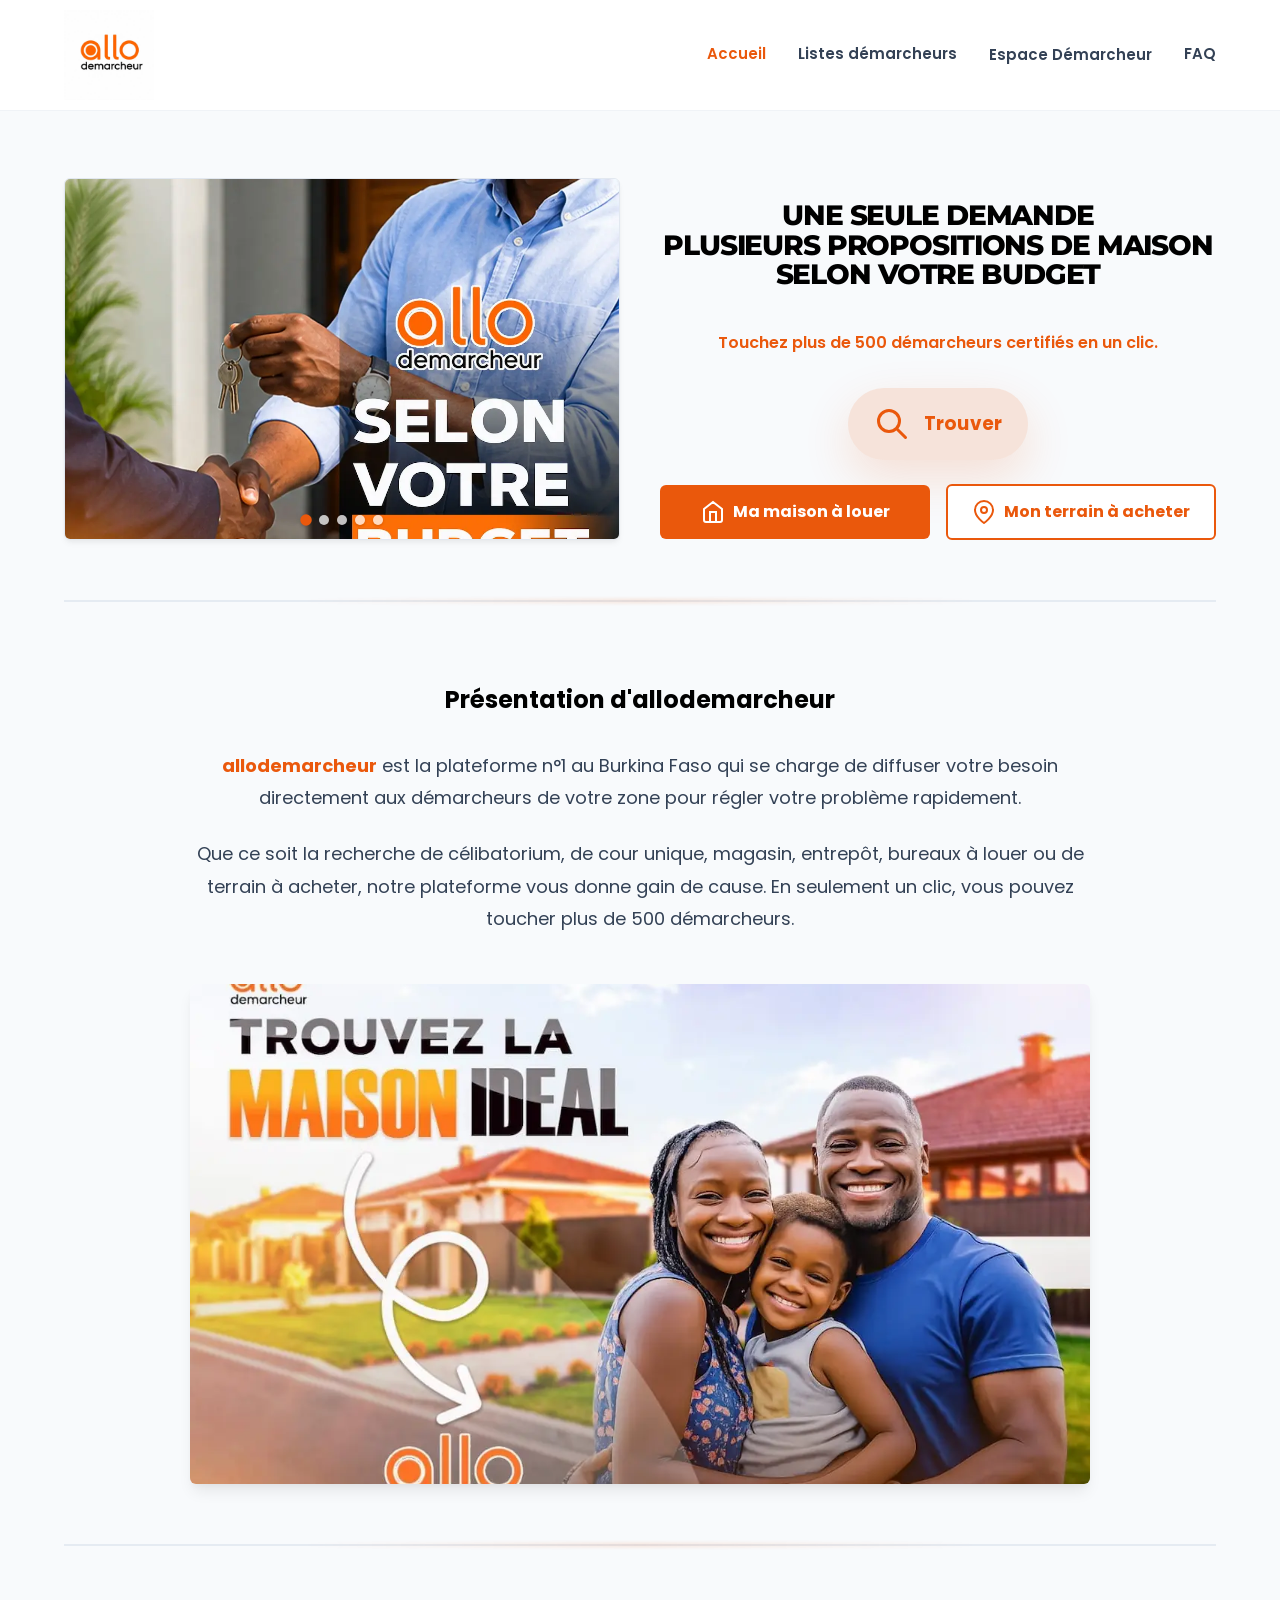
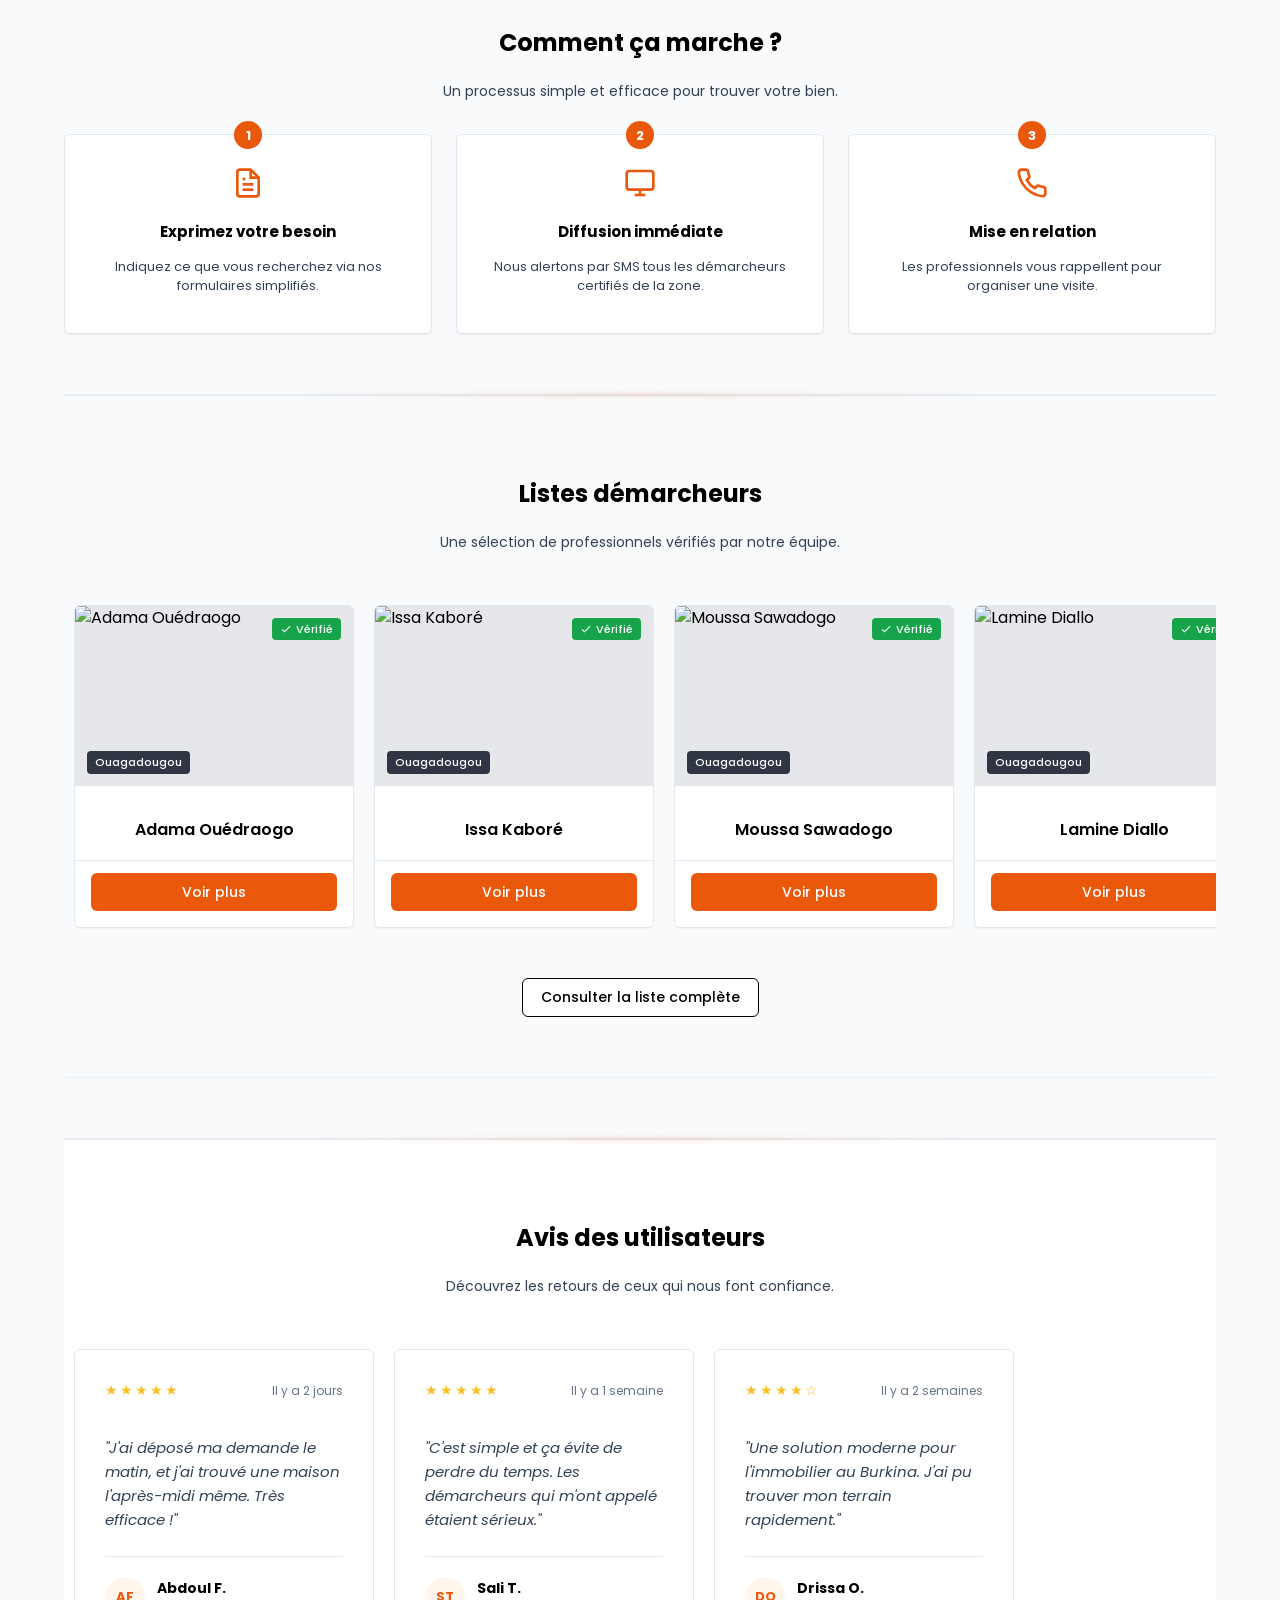
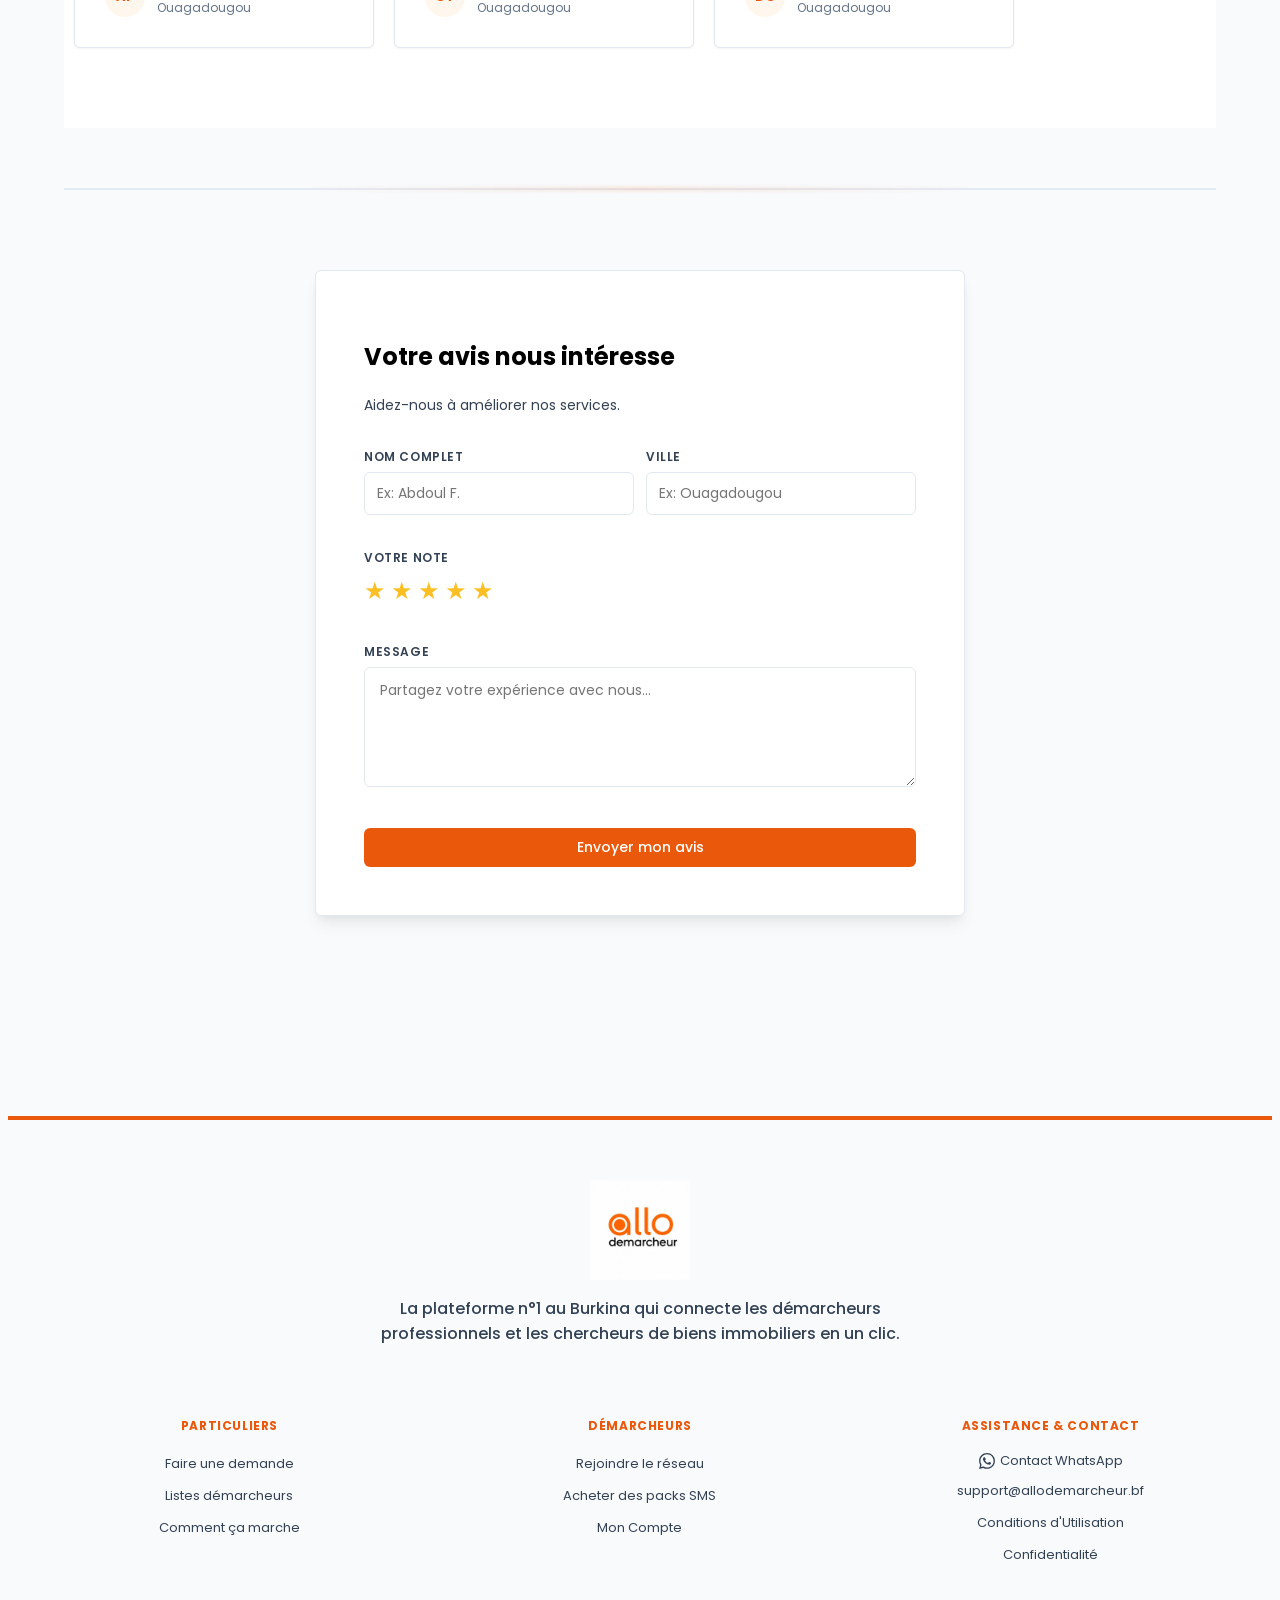
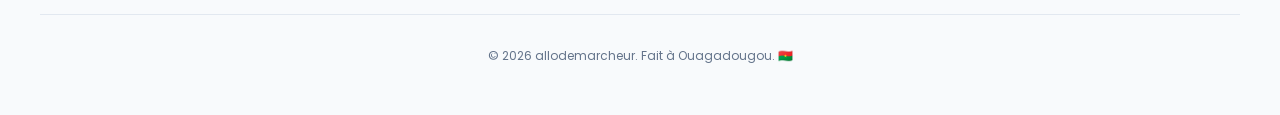
==== index.html @ 0a9ec341 "modi" ====
<!DOCTYPE html>
<html lang="fr">
<head>
    <meta charset="UTF-8">
    <meta name="viewport" content="width=device-width, initial-scale=1.0">
    <title>allodemarcheur | Trouvez un bien immobilier au Burkina Faso en 1 clic</title>

    <!-- SEO Meta Tags -->
    <meta name="description" content="allodemarcheur est la plateforme n°1 au Burkina Faso pour trouver une maison, un terrain ou un bureau. Connectez-vous à plus de 500 démarcheurs certifiés en un clic.">
    <meta name="keywords" content="immobilier, Burkina Faso, Ouagadougou, location maison, achat terrain, démarcheur, recherche logement">
    <meta name="author" content="allodemarcheur">
    <meta name="robots" content="index, follow">

    <!-- Open Graph / Facebook -->
    <meta property="og:type" content="website">
    <meta property="og:url" content="https://allodemarcheur.bf/">
    <meta property="og:title" content="allodemarcheur | L'immobilier simplifié au Burkina Faso">
    <meta property="og:description" content="Diffusez votre demande à des centaines de démarcheurs certifiés et trouvez votre bien rapidement.">
    <meta property="og:image" content="https://allodemarcheur.bf/allodemarcheur.webp">

    <!-- Twitter -->
    <meta property="twitter:card" content="summary_large_image">
    <meta property="twitter:url" content="https://allodemarcheur.bf/">
    <meta property="twitter:title" content="allodemarcheur | L'immobilier simplifié au Burkina Faso">
    <meta property="twitter:description" content="Diffusez votre demande à des centaines de démarcheurs certifiés et trouvez votre bien rapidement.">
    <meta property="twitter:image" content="https://allodemarcheur.bf/allodemarcheur.webp">

    <!-- Favicon -->
    <link rel="icon" type="image/jpeg" href="allodemarcheur.webp">
    <!-- Google Fonts: Poppins + Montserrat -->
    <link rel="preconnect" href="https://fonts.googleapis.com">
    <link rel="preconnect" href="https://fonts.gstatic.com" crossorigin>
    <link href="https://fonts.googleapis.com/css2?family=Poppins:wght@300;400;500;600;700&family=Montserrat:wght@600;700;800&display=swap" rel="stylesheet">
    <!-- Link to Custom Stylesheet -->
    <link rel="stylesheet" href="style.css">
</head>
<body>

    <!-- Header Navigation -->
    <header class="main-header">
        <div class="header-container">
            <div class="logo-area">
                <a href="index.html">
                    <img src="allodemarcheur.webp" alt="Logo allodemarcheur" class="logo-img">
                </a>
            </div>

            <!-- Hamburger Menu for Mobile -->
            <button class="menu-toggle" id="menu-toggle" aria-label="Menu">
                <svg viewBox="0 0 24 24" fill="none" stroke="currentColor" stroke-width="2">
                    <line x1="3" y1="12" x2="21" y2="12"></line>
                    <line x1="3" y1="6" x2="21" y2="6"></line>
                    <line x1="3" y1="18" x2="21" y2="18"></line>
                </svg>
            </button>

            <!-- Navigation Links -->
            <nav class="nav-links" id="nav-links">
                <a href="index.html" class="nav-link active">Accueil</a>
                <a href="annuaires.html" class="nav-link">Listes démarcheurs</a>
                <div class="nav-dropdown">
                    <a href="demarcheur.html" class="nav-link">Espace Démarcheur</a>
                    <div class="dropdown-content">
                        <a href="demarcheur.html#broker-register-form-container">S'inscrire</a>
                        <a href="demarcheur.html#packs">Payer un pack</a>
                        <a href="demarcheur.html#dashboard">Voir son solde</a>
                    </div>
                </div>
                <a href="faq.html" class="nav-link">FAQ</a>
            </nav>
        </div>
    </header>

    <!-- Main Content Area -->
    <main class="content-wrapper">

        <!-- ==============================================
             PARTICULIER VIEW (Visitor)
             ============================================== -->
        <section id="particular-view" class="view-section active">

            <!-- Hero Section -->
            <div class="hero-grid" style="margin-top: 20px; align-items: center;">

                <!-- Right (Top on Mobile): Illustration Card -->
                <div class="hero-visual-card" style="order: -1;">
                    <div class="visual-card-inner">
                        <div class="hero-carousel" aria-label="Galerie d’images immobilières">
                            <div class="hero-carousel-track" id="hero-carousel-track">
                                
                                <img src="images/ux2.webp" alt="Terrain et investissement immobilier" class="hero-carousel-slide visual-card-img active" loading="eager" decoding="async" fetchpriority="high" width="1200" height="800">
                                <img src="images/ux3.webp" alt="Projet immobilier moderne" class="hero-carousel-slide visual-card-img" loading="lazy" decoding="async" width="1200" height="800">
                                <img src="images/ux4.webp" alt="Recherche d’un bien immobilier" class="hero-carousel-slide visual-card-img" loading="lazy" decoding="async" width="1200" height="800">
                                <img src="images/ux7.webp" alt="Maison et architecture" class="hero-carousel-slide visual-card-img" loading="lazy" decoding="async" width="1200" height="800">
                                <img src="images/ux8.webp" alt="Bien immobilier à louer" class="hero-carousel-slide visual-card-img" loading="lazy" decoding="async" width="1200" height="800">
                            </div>
                            <div class="hero-carousel-dots" aria-label="Choix d’image">
                                <span class="hero-dot active" data-slide="0"></span>
                                <span class="hero-dot" data-slide="1"></span>
                                <span class="hero-dot" data-slide="2"></span>
                                <span class="hero-dot" data-slide="3"></span>
                                <span class="hero-dot" data-slide="4"></span>
                            </div>
                        </div>
                    </div>
                </div>

                <!-- Left (Bottom on Mobile): Text and Search Buttons -->
                <div class="hero-text-content" style="width: 100%; display: flex; flex-direction: column; align-items: center; text-align: center;">
                    <h1 class="hero-title big-title">
                        <span class="hero-title-line">Une seule demande</span>
                        <span class="hero-title-line">plusieurs propositions de maison</span>
                        <span class="hero-title-line">selon votre budget</span>
                    </h1>
                    <p class="hero-paragraph highlight-paragraph">
                        Touchez plus de 500 démarcheurs certifiés en un clic.
                    </p>

                    <div class="hero-search-panel">
                        <div class="hero-search-badge" aria-label="Recherche">
                            <svg viewBox="0 0 24 24" aria-hidden="true" focusable="false">
                                <circle cx="10" cy="10" r="7" stroke="currentColor" stroke-width="2" fill="none"></circle>
                                <line x1="15.5" y1="15.5" x2="21" y2="21" stroke="currentColor" stroke-width="2" stroke-linecap="round"></line>
                            </svg>
                            <span>Trouver</span>
                        </div>
                    </div>

                    <div class="hero-search-actions">
                        <button class="btn btn-primary btn-lg" id="btn-open-rent-modal">
                            <svg viewBox="0 0 24 24" fill="none" stroke="currentColor" stroke-width="2" width="24" height="24"><path d="M3 9l9-7 9 7v11a2 2 0 0 1-2 2H5a2 2 0 0 1-2-2z"></path><polyline points="9 22 9 12 15 12 15 22"></polyline></svg>
                            <span>Ma maison à louer</span>
                        </button>
                        <button class="btn btn-secondary btn-lg" id="btn-open-buy-modal" style="border: 2px solid var(--color-primary); color: var(--color-primary);">
                            <svg viewBox="0 0 24 24" fill="none" stroke="currentColor" stroke-width="2" width="24" height="24"><path d="M21 10c0 7-9 13-9 13s-9-6-9-13a9 9 0 0 1 18 0z"></path><circle cx="12" cy="10" r="3"></circle></svg>
                            <span>Mon terrain à acheter</span>
                        </button>
                    </div>
                </div>
            </div>

            <!-- Section: Présentation de la plateforme -->
            <section class="presentation-section">
                <div class="section-header">
                    <h2 class="section-title">Présentation d'allodemarcheur</h2>
                </div>
                <div class="presentation-container">
                    <div class="presentation-text">
                        <p><strong style="color: var(--color-primary)">allodemarcheur</strong> est la plateforme n°1 au Burkina Faso qui se charge de diffuser votre besoin directement aux démarcheurs de votre zone pour régler votre problème rapidement.</p>
                        <p>Que ce soit la recherche de célibatorium, de cour unique, magasin, entrepôt, bureaux à louer ou de terrain à acheter, notre plateforme vous donne gain de cause. En seulement un clic, vous pouvez toucher plus de 500 démarcheurs.</p>
                    </div>
                    <div class="presentation-image-container">
                        <!-- Une image illustrant la modernité et la confiance immobilière -->
                        <img src="images/ux1.webp" alt="Innovation Immobilière au Burkina Faso" loading="lazy" decoding="async" width="800" height="600">
                    </div>
                </div>
            </section>

            <!-- Comment ça marche Section -->
            <section class="how-it-works-section">
                <div class="section-header">
                    <h2 class="section-title">Comment ça marche ?</h2>
                    <p class="section-subtitle">Un processus simple et efficace pour trouver votre bien.</p>
                </div>
                <div class="steps-grid">
                    <div class="step-card">
                        <div class="step-badge">1</div>
                        <div class="step-icon-container">
                            <svg viewBox="0 0 24 24" fill="none" stroke="currentColor" stroke-width="2">
                                <path d="M14 2H6a2 2 0 0 0-2 2v16a2 2 0 0 0 2 2h12a2 2 0 0 0 2-2V8z"></path>
                                <polyline points="14 2 14 8 20 8"></polyline>
                                <line x1="16" y1="13" x2="8" y2="13"></line>
                                <line x1="16" y1="17" x2="8" y2="17"></line>
                                <polyline points="10 9 9 9 8 9"></polyline>
                            </svg>
                        </div>
                        <h3 class="step-title">Exprimez votre besoin</h3>
                        <p class="step-description">Indiquez ce que vous recherchez via nos formulaires simplifiés.</p>
                    </div>
                    <div class="step-card">
                        <div class="step-badge">2</div>
                        <div class="step-icon-container">
                            <svg viewBox="0 0 24 24" fill="none" stroke="currentColor" stroke-width="2">
                                <rect x="2" y="3" width="20" height="14" rx="2" ry="2"></rect>
                                <line x1="8" y1="21" x2="16" y2="21"></line>
                                <line x1="12" y1="17" x2="12" y2="21"></line>
                            </svg>
                        </div>
                        <h3 class="step-title">Diffusion immédiate</h3>
                        <p class="step-description">Nous alertons par SMS tous les démarcheurs certifiés de la zone.</p>
                    </div>
                    <div class="step-card">
                        <div class="step-badge">3</div>
                        <div class="step-icon-container">
                            <svg viewBox="0 0 24 24" fill="none" stroke="currentColor" stroke-width="2">
                                <path d="M22 16.92v3a2 2 0 0 1-2.18 2 19.79 19.79 0 0 1-8.63-3.07 19.5 19.5 0 0 1-6-6 19.79 19.79 0 0 1-3.07-8.67A2 2 0 0 1 4.11 2h3a2 2 0 0 1 2 1.72 12.84 12.84 0 0 0 .7 2.81 2 2 0 0 1-.45 2.11L8.09 9.91a16 16 0 0 0 6 6l1.27-1.27a2 2 0 0 1 2.11-.45 12.84 12.84 0 0 0 2.81.7A2 2 0 0 1 22 16.92z"></path>
                            </svg>
                        </div>
                        <h3 class="step-title">Mise en relation</h3>
                        <p class="step-description">Les professionnels vous rappellent pour organiser une visite.</p>
                    </div>
                </div>
            </section>

            <!-- Annuaire Section Preview -->
            <section class="directory-section">
                <div class="section-header">
                    <h2 class="section-title">Listes démarcheurs</h2>
                    <p class="section-subtitle">Une sélection de professionnels vérifiés par notre équipe.</p>
                </div>

                <div class="directory-horizontal-scroll">
                    <div class="directory-grid-horizontal" id="directory-grid">
                        <!-- Cards will be injected by JavaScript (Max 5) -->
                    </div>
                </div>

                <div style="text-align: center; margin-top: 30px;">
                    <a href="annuaires.html" class="btn btn-secondary" style="text-decoration: none; display: inline-block;">Consulter la liste complète</a>
                </div>
            </section>

            <hr style="border: 0; height: 1px; background: var(--color-border); margin: 60px 0;">

            <!-- Avis des utilisateurs -->
            <section class="testimonials-section">
                <div class="section-header">
                    <h2 class="section-title">Avis des utilisateurs</h2>
                    <p class="section-subtitle">Découvrez les retours de ceux qui nous font confiance.</p>
                </div>
                <div class="testimonial-horizontal-scroll">
                    <div class="testimonial-grid-horizontal">
                        <div class="testimonial-card-v2">
                            <div class="testimonial-v2-header">
                                <div class="testimonial-v2-stars">★★★★★</div>
                                <span class="testimonial-v2-date">Il y a 2 jours</span>
                            </div>
                            <p class="testimonial-v2-text">"J'ai déposé ma demande le matin, et j'ai trouvé une maison l'après-midi même. Très efficace !"</p>
                            <div class="testimonial-v2-footer">
                                <div class="testimonial-v2-avatar">AF</div>
                                <div class="testimonial-v2-info">
                                    <span class="testimonial-v2-name">Abdoul F.</span>
                                    <span class="testimonial-v2-city">Ouagadougou</span>
                                </div>
                            </div>
                        </div>
                        <div class="testimonial-card-v2">
                            <div class="testimonial-v2-header">
                                <div class="testimonial-v2-stars">★★★★★</div>
                                <span class="testimonial-v2-date">Il y a 1 semaine</span>
                            </div>
                            <p class="testimonial-v2-text">"C'est simple et ça évite de perdre du temps. Les démarcheurs qui m'ont appelé étaient sérieux."</p>
                            <div class="testimonial-v2-footer">
                                <div class="testimonial-v2-avatar">ST</div>
                                <div class="testimonial-v2-info">
                                    <span class="testimonial-v2-name">Sali T.</span>
                                    <span class="testimonial-v2-city">Ouagadougou</span>
                                </div>
                            </div>
                        </div>
                        <div class="testimonial-card-v2">
                            <div class="testimonial-v2-header">
                                <div class="testimonial-v2-stars">★★★★☆</div>
                                <span class="testimonial-v2-date">Il y a 2 semaines</span>
                            </div>
                            <p class="testimonial-v2-text">"Une solution moderne pour l'immobilier au Burkina. J'ai pu trouver mon terrain rapidement."</p>
                            <div class="testimonial-v2-footer">
                                <div class="testimonial-v2-avatar">DO</div>
                                <div class="testimonial-v2-info">
                                    <span class="testimonial-v2-name">Drissa O.</span>
                                    <span class="testimonial-v2-city">Ouagadougou</span>
                                </div>
                            </div>
                        </div>
                    </div>
                </div>
            </section>

            <!-- Laisser un commentaire -->
            <section class="feedback-section">
                <div class="feedback-container">
                    <h2 class="section-title">Votre avis nous intéresse</h2>
                    <p class="section-subtitle">Aidez-nous à améliorer nos services.</p>
                    <form id="feedback-form" class="feedback-form-styled">
                        <div class="form-row">
                            <div class="form-group">
                                <label class="form-label">Nom complet</label>
                                <input type="text" placeholder="Ex: Abdoul F." required>
                            </div>
                            <div class="form-group">
                                <label class="form-label">Ville</label>
                                <input type="text" placeholder="Ex: Ouagadougou" required>
                            </div>
                        </div>
                        <div class="form-group">
                            <label class="form-label">Votre note</label>
                            <div class="rating-stars-input">
                                <input type="radio" name="rating" value="5" id="star5" checked><label for="star5">★</label>
                                <input type="radio" name="rating" value="4" id="star4"><label for="star4">★</label>
                                <input type="radio" name="rating" value="3" id="star3"><label for="star3">★</label>
                                <input type="radio" name="rating" value="2" id="star2"><label for="star2">★</label>
                                <input type="radio" name="rating" value="1" id="star1"><label for="star1">★</label>
                            </div>
                        </div>
                        <div class="form-group">
                            <label class="form-label">Message</label>
                            <textarea placeholder="Partagez votre expérience avec nous..." required></textarea>
                        </div>
                        <button type="submit" class="btn btn-primary btn-block">Envoyer mon avis</button>
                    </form>
                </div>
            </section>
        </section>

    </main>

    <!-- Footer -->
    <footer class="main-footer">
        <div class="footer-container">
            <div class="footer-branding">
                <div class="logo-area">
                    <img src="allodemarcheur.webp" alt="Logo allodemarcheur" class="logo-img footer-logo">
                </div>
                <p class="footer-tagline">La plateforme n°1 au Burkina qui connecte les démarcheurs professionnels et les chercheurs de biens immobiliers en un clic.</p>
            </div>
            <div class="footer-links">
                <div class="link-group">
                    <h5 class="link-group-title">Particuliers</h5>
                    <ul>
                        <li><a href="index.html">Faire une demande</a></li>
                        <li><a href="annuaires.html">Listes démarcheurs</a></li>
                        <li><a href="faq.html">Comment ça marche</a></li>
                    </ul>
                </div>
                <div class="link-group">
                    <h5 class="link-group-title">Démarcheurs</h5>
                    <ul>
                        <li><a href="demarcheur.html">Rejoindre le réseau</a></li>
                        <li><a href="demarcheur.html#packs">Acheter des packs SMS</a></li>
                        <li><a href="demarcheur.html#dashboard">Mon Compte</a></li>
                    </ul>
                </div>
                <div class="link-group">
                    <h5 class="link-group-title">Assistance & Contact</h5>
                    <ul>
                        <li><a href="https://wa.me/22600000000" target="_blank" style="display: flex; align-items: center; justify-content: center; gap: 5px;">
                            <svg width="16" height="16" viewBox="0 0 24 24" fill="currentColor"><path d="M17.472 14.382c-.297-.149-1.758-.867-2.03-.967-.273-.099-.471-.148-.67.15-.197.297-.767.966-.94 1.164-.173.199-.347.223-.644.075-.297-.15-1.255-.463-2.39-1.475-.883-.788-1.48-1.761-1.653-2.059-.173-.297-.018-.458.13-.606.134-.133.298-.347.446-.52.149-.174.198-.298.298-.497.099-.198.05-.371-.025-.52-.075-.149-.669-1.612-.916-2.207-.242-.579-.487-.5-.669-.51-.173-.008-.371-.01-.57-.01-.198 0-.52.074-.792.372-.272.297-1.04 1.016-1.04 2.479 0 1.462 1.065 2.875 1.213 3.074.149.198 2.096 3.2 5.077 4.487.709.306 1.262.489 1.694.625.712.227 1.36.195 1.871.118.571-.085 1.758-.719 2.006-1.413.248-.694.248-1.289.173-1.413-.074-.124-.272-.198-.57-.347m-5.421 7.403h-.004a9.87 9.87 0 01-5.031-1.378l-.361-.214-3.741.982.998-3.648-.235-.374a9.86 9.86 0 01-1.51-5.26c.001-5.45 4.436-9.884 9.888-9.884 2.64 0 5.122 1.03 6.988 2.898a9.825 9.825 0 012.893 6.994c-.003 5.45-4.437 9.884-9.885 9.884m8.413-18.297A11.815 11.815 0 0012.05 0C5.495 0 .16 5.335.157 11.892c0 2.096.547 4.142 1.588 5.945L.057 24l6.305-1.654a11.882 11.882 0 005.683 1.448h.005c6.554 0 11.89-5.335 11.893-11.893a11.821 11.821 0 00-3.48-8.413Z"/></svg>
                            Contact WhatsApp
                        </a></li>
                        <li><a href="mailto:support@allodemarcheur.bf">support@allodemarcheur.bf</a></li>
                        <li><a href="cgu.html">Conditions d'Utilisation</a></li>
                        <li><a href="confidentialite.html">Confidentialité</a></li>
                    </ul>
                </div>
            </div>
            <div class="footer-bottom">
                <p>&copy; 2026 allodemarcheur. Fait à Ouagadougou. 🇧🇫</p>
            </div>
        </div>
    </footer>

    <!-- ==============================================
         MODALS & SIMULATIONS
         ============================================= -->

    <!-- Profile Detail Modal -->
    <div class="modal-overlay" id="profile-modal">
        <div class="modal-box profile-modal-box">
            <button class="modal-close-btn" id="close-profile-modal" style="position: absolute; top: 12px; right: 12px; z-index: 10;">
                <svg viewBox="0 0 24 24" fill="none" stroke="currentColor" stroke-width="2" width="20" height="20">
                    <line x1="18" y1="6" x2="6" y2="18"></line>
                    <line x1="6" y1="6" x2="18" y2="18"></line>
                </svg>
            </button>
            <div id="profile-modal-content">
                <!-- Content injected by JS -->
            </div>
        </div>
    </div>

    <!-- Alert / Information Modal -->
    <div class="modal-overlay" id="alert-modal">
        <div class="modal-box alert-box">
            <div class="modal-header">
                <h3 class="modal-title" id="alert-title">Notification</h3>
                <button class="modal-close-btn" id="close-alert-modal">
                    <svg viewBox="0 0 24 24" fill="none" stroke="currentColor" stroke-width="2">
                        <line x1="18" y1="6" x2="6" y2="18"></line>
                        <line x1="6" y1="6" x2="18" y2="18"></line>
                    </svg>
                </button>
            </div>
            <div class="modal-body text-center">
                <div class="alert-icon-container" id="alert-icon-theme">
                    <!-- Icon will be injected by JavaScript based on type -->
                </div>
                <p class="alert-text" id="alert-message">Message d'alerte.</p>
                <div class="alert-extra" id="alert-extra-content" style="display: none;">
                    <!-- Simulates visual feedback (e.g. SMS contents) -->
                </div>
                <button class="btn btn-primary" id="btn-alert-ok">D'accord</button>
            </div>
        </div>
    </div>

    <!-- Search Modals -->
    <div class="modal-overlay" id="rent-modal">
        <div class="modal-box">
            <div class="modal-header">
                <h3 class="modal-title">Trouver une maison (Location)</h3>
                <button class="modal-close-btn" id="close-rent-modal">
                    <svg viewBox="0 0 24 24" fill="none" stroke="currentColor" stroke-width="2"><line x1="18" y1="6" x2="6" y2="18"></line><line x1="6" y1="6" x2="18" y2="18"></line></svg>
                </button>
            </div>
            <div class="modal-body">
                <p class="modal-info-text">Diffusez votre besoin de location aux démarcheurs.</p>
                <form id="rent-request-form">
                    <div class="form-group">
                        <label class="form-label">Ville</label>
                        <div class="select-wrapper">
                            <select required><option value="Ouagadougou">Ouagadougou</option></select>
                        </div>
                    </div>

                    <!-- Options Avancées Switch -->
                    <div class="form-group advanced-toggle-group">
                        <label class="switch-label">Options avancées</label>
                        <label class="switch">
                            <input type="checkbox" id="rent-advanced-toggle">
                            <span class="slider round"></span>
                        </label>
                    </div>

                    <!-- Quartier Search (Hidden by default) -->
                    <div class="form-group" id="rent-quartier-group" style="display: none;">
                        <label class="form-label">Quartier</label>
                        <div class="quartier-search-container">
                            <input type="text" id="rent-quartier-input" placeholder="Tapez pour rechercher un quartier..." autocomplete="off">
                            <div id="rent-quartier-results" class="quartier-results-list"></div>
                        </div>
                    </div>

                    <div class="form-group">
                        <label class="form-label">Type de bien</label>
                        <div class="select-wrapper">
                            <select id="rent-type" required>
                                <option value="" disabled>Choisir un type...</option>
                                <option value="Maison" selected>Maison</option>
                                <option value="Magasin">Magasin</option>
                                <option value="Entrepôt">Entrepôt</option>
                                <option value="Bureau">Bureau</option>
                            </select>
                        </div>
                    </div>
                    <div class="form-group">
                        <label class="form-label">Budget maximum (FCFA/mois)</label>
                        <input type="text" id="rent-budget" placeholder="Ex: 50 000" required>
                    </div>
                    <div class="form-group">
                        <label class="form-label">Votre numéro de téléphone</label>
                        <div class="phone-input-wrapper">
                            <span class="phone-prefix">+226</span>
                            <input type="tel" id="rent-phone" placeholder="70 00 00 00" required pattern="[0-9]{8}" maxlength="8">
                        </div>
                    </div>
                    <button type="submit" class="btn btn-primary btn-block">Diffuser ma demande</button>
                </form>
            </div>
        </div>
    </div>

    <div class="modal-overlay" id="buy-modal">
        <div class="modal-box">
            <div class="modal-header">
                <h3 class="modal-title">Trouver un terrain (Achat)</h3>
                <button class="modal-close-btn" id="close-buy-modal">
                    <svg viewBox="0 0 24 24" fill="none" stroke="currentColor" stroke-width="2"><line x1="18" y1="6" x2="6" y2="18"></line><line x1="6" y1="6" x2="18" y2="18"></line></svg>
                </button>
            </div>
            <div class="modal-body">
                <p class="modal-info-text">Diffusez votre besoin d'achat aux démarcheurs.</p>
                <form id="buy-request-form">
                    <div class="form-group">
                        <label class="form-label">Ville</label>
                        <div class="select-wrapper">
                            <select required><option value="Ouagadougou">Ouagadougou</option></select>
                        </div>
                    </div>

                    <!-- Options Avancées Switch -->
                    <div class="form-group advanced-toggle-group">
                        <label class="switch-label">Options avancées</label>
                        <label class="switch">
                            <input type="checkbox" id="buy-advanced-toggle">
                            <span class="slider round"></span>
                        </label>
                    </div>

                    <!-- Quartier Search (Hidden by default) -->
                    <div class="form-group" id="buy-quartier-group" style="display: none;">
                        <label class="form-label">Quartier</label>
                        <div class="quartier-search-container">
                            <input type="text" id="buy-quartier-input" placeholder="Tapez pour rechercher un quartier..." autocomplete="off">
                            <div id="buy-quartier-results" class="quartier-results-list"></div>
                        </div>
                    </div>

                    <div class="form-group">
                        <label class="form-label">Type de bien</label>
                        <div class="select-wrapper">
                            <select id="buy-type" required>
                                <option value="" disabled>Choisir un type...</option>
                                <option value="Terrain" selected>Terrain</option>
                                <option value="Maison">Maison</option>
                            </select>
                        </div>
                    </div>
                    <div class="form-group">
                        <label class="form-label">Budget maximum (FCFA)</label>
                        <input type="text" id="buy-budget" placeholder="Ex: 5 000 000" required>
                    </div>
                    <div class="form-group">
                        <label class="form-label">Votre numéro de téléphone</label>
                        <div class="phone-input-wrapper">
                            <span class="phone-prefix">+226</span>
                            <input type="tel" id="buy-phone" placeholder="70 00 00 00" required pattern="[0-9]{8}" maxlength="8">
                        </div>
                    </div>
                    <button type="submit" class="btn btn-primary btn-block">Diffuser ma demande</button>
                </form>
            </div>
        </div>
    </div>

    <!-- Link to JavaScript logic -->
    <script src="ouaga-quartier.js"></script>
    <script src="app.js"></script>
</body>
</html>
---- style.css ----
/* ==========================================================================
   DESIGN SYSTEM & VARIABLES
   ========================================================================== */
:root {
    /* Primary brand colors (Orange) */
    --color-primary: #ea580c;
    --color-primary-hover: #c2410c;
    --color-primary-light: #fff7ed;
    --color-primary-accent: #f97316;

    /* Neutral colors */
    --color-bg-base: #ffffff;
    --color-bg-light: #f8fafc;
    --color-bg-dark: #000000; /* VRAI NOIR pour le texte */
    --color-text-main: #000000; /* VRAI NOIR pour le texte principal */
    --color-text-muted: #334155;
    --color-text-light: #64748b;
    --color-border: #e2e8f0;
    --color-border-focus: #f97316;

    /* Footer & Dark Sections */
    --color-footer-bg: #f8fafc; /* Gris très clair, reposant pour les yeux */
    --color-footer-text: #000000;
    --color-footer-border: #e2e8f0;

    /* Semantic states */
    --color-success: #16a34a;
    --color-error: #dc2626;
    --color-info: #2563eb;

    /* Layout styling (Low border radius for crisp professional look) */
    --radius-sm: 4px;
    --radius-md: 6px;
    --shadow-sm: 0 1px 2px 0 rgba(0, 0, 0, 0.05);
    --shadow-md: 0 4px 6px -1px rgba(0, 0, 0, 0.05), 0 2px 4px -1px rgba(0, 0, 0, 0.03);
    --shadow-lg: 0 10px 15px -3px rgba(0, 0, 0, 0.08), 0 4px 6px -2px rgba(0, 0, 0, 0.03);

    /* Transition speed */
    --transition-fast: 0.15s ease;
    --transition-normal: 0.25s ease;
}

/* ==========================================================================
   RESET & GLOBAL RULES
   ========================================================================== */
*, ::before, ::after {
    box-sizing: border-box;
}

.visually-hidden {
    position: absolute;
    width: 1px;
    height: 1px;
    padding: 0;
    margin: -1px;
    overflow: hidden;
    clip: rect(0, 0, 0, 0);
    white-space: nowrap;
    border: 0;
}


html, body {
    max-width: 100%;
    overflow-x: hidden;
}

body {
    font-family: 'Poppins', sans-serif;
    background-color: var(--color-bg-light);
    color: var(--color-text-main);
    line-height: 1.5;
    -webkit-font-smoothing: antialiased;
    overflow-wrap: break-word;
    padding-top: 110px;
}

@media (max-width: 768px) {
    body {
        padding-top: 95px;
    }
}

img {
    max-width: 100%;
    height: auto;
    display: block;
}

a {
    color: inherit;
    text-decoration: none;
}

/* ==========================================================================
   HEADER & NAVIGATION
   ========================================================================== */
.main-header {
    background-color: rgba(255, 255, 255, 0.95);
    backdrop-filter: blur(10px);
    -webkit-backdrop-filter: blur(10px);
    border-bottom: 1px solid rgba(226, 232, 240, 0.5);
    position: fixed;
    top: 0;
    left: 0;
    width: 100%;
    z-index: 1000;
}

.header-container {
    max-width: 1200px;
    margin: 0 auto;
    padding: 10px 24px;
    display: flex;
    justify-content: space-between;
    align-items: center;
}

.logo-area {
    display: flex;
    align-items: center;
    gap: 10px;
}

.logo-img {
    height: 90px;
    width: auto;
    object-fit: contain;
    transition: height var(--transition-normal);
}

/* Hamburger Menu Toggle */
.menu-toggle {
    display: none;
    background: none;
    border: none;
    cursor: pointer;
    padding: 12px;
    color: var(--color-bg-dark);
}

.menu-toggle svg {
    width: 30px;
    height: 30px;
}

/* Navigation Links */
.nav-links {
    display: flex;
    gap: 32px;
    list-style: none;
    margin: 0;
    padding: 0;
}

.nav-link {
    font-size: 0.9375rem;
    font-weight: 600;
    color: var(--color-text-muted);
    transition: color var(--transition-fast);
}

.nav-link:hover,
.nav-link.active {
    color: var(--color-primary);
}

@media (max-width: 768px) {
    .logo-img {
        height: 75px;
    }

    .menu-toggle {
        display: block;
        order: 2;
    }

    .header-container .logo-area {
        order: 1;
    }

    .nav-links {
        display: none;
        position: absolute;
        top: 100%;
        left: 0;
        width: 100%;
        background-color: rgba(255, 255, 255, 0.9);
        backdrop-filter: blur(10px);
        -webkit-backdrop-filter: blur(10px);
        flex-direction: column;
        padding: 30px 20px;
        gap: 20px;
        border-bottom: 1px solid var(--color-border);
        box-shadow: var(--shadow-lg);
        text-align: center;
        align-items: center;
        min-height: auto;
        justify-content: center;
    }

    .nav-link {
        font-size: 1.25rem;
        width: 100%;
    }

    .nav-links.active {
        display: flex;
    }
}

/* ==========================================================================
   SECTION SEPARATORS (Gently visible & blurry as requested)
   ========================================================================== */
.presentation-section,
.how-it-works-section,
.directory-section,
.faq-container-section,
.why-join-section,
.pricing-premium-section,
.split-register-section,
.testimonials-section,
.feedback-section,
.legal-section {
    border-top: 2px solid rgba(226, 232, 240, 0.8);
    margin-top: 60px;
    padding-top: 60px;
    position: relative;
}

/* Subtle glowing line effect */
.presentation-section::before,
.how-it-works-section::before,
.directory-section::before,
.faq-container-section::before,
.why-join-section::before,
.pricing-premium-section::before,
.split-register-section::before,
.testimonials-section::before,
.feedback-section::before {
    content: "";
    position: absolute;
    top: -2px;
    left: 20%;
    right: 20%;
    height: 2px;
    background: linear-gradient(90deg, transparent, var(--color-primary), transparent);
    opacity: 0.3;
    filter: blur(2px);
}

hr {
    border: 0;
    height: 2px;
    background: linear-gradient(90deg, transparent, var(--color-border), transparent);
    margin: 80px 0;
    filter: blur(1px);
    opacity: 0.8;
}

/* ==========================================================================
   LAYOUT STRUCTURE
   ========================================================================== */
.content-wrapper {
    max-width: 1200px;
    margin: 0 auto;
    padding: 40px 24px;
}

.view-section {
    display: none;
}

.view-section.active {
    display: block;
    animation: fadeIn var(--transition-normal);
}

@keyframes fadeIn {
    from { opacity: 0; transform: translateY(8px); }
    to { opacity: 1; transform: translateY(0); }
}

/* ==========================================================================
   COMPONENTS: BUTTONS, LABELS & INPUTS
   ========================================================================== */
.btn {
    display: inline-flex;
    align-items: center;
    justify-content: center;
    gap: 8px;
    font-family: 'Poppins', sans-serif;
    font-weight: 500;
    font-size: 0.875rem;
    padding: 10px 18px;
    border-radius: var(--radius-md);
    border: 1px solid transparent;
    cursor: pointer;
    transition: all var(--transition-fast);
    text-decoration: none;
    line-height: 1.2;
}

.btn svg {
    flex-shrink: 0;
}

.btn {
    transition: all var(--transition-fast);
    outline: none;
    white-space: normal; /* Allow text to wrap */
    text-align: center;
    word-break: break-word;
}

.btn-primary {
    background-color: var(--color-primary);
    color: white;
}

.btn-primary:hover {
    background-color: var(--color-primary-hover);
}

.btn-secondary {
    background-color: var(--color-bg-base);
    border-color: var(--color-border);
    color: var(--color-text-main);
}

.btn-secondary:hover {
    background-color: var(--color-bg-light);
    border-color: var(--color-text-light);
}

.btn-lg {
    padding: 14px 28px;
    font-size: 1rem;
    font-weight: 700;
}

.dashboard-section {
    padding: 80px 0;
}

.glow-btn {
    box-shadow: 0 4px 14px rgba(234, 88, 12, 0.3);
}

.system-bubble {
    background-color: var(--color-primary-light);
    border: 1px solid rgba(234, 88, 12, 0.1);
    color: var(--color-primary-hover);
}

/* Form Groups */
.form-group {
    margin-bottom: 16px;
}

.form-row {
    display: grid;
    grid-template-columns: 1fr 1fr;
    gap: 12px;
}

.form-label {
    display: block;
    font-size: 0.75rem;
    font-weight: 600;
    text-transform: uppercase;
    letter-spacing: 0.05em;
    color: var(--color-text-muted);
    margin-bottom: 6px;
    text-align: left;
}

.form-hint {
    font-size: 0.75rem;
    color: var(--color-text-light);
    margin-top: 4px;
}

/* Inputs & Selects */
input[type="text"],
input[type="tel"],
select {
    width: 100%;
    font-family: 'Poppins', sans-serif;
    font-size: 0.875rem;
    padding: 10px 12px;
    border: 1px solid var(--color-border);
    border-radius: var(--radius-md);
    background-color: var(--color-bg-base);
    color: var(--color-text-main);
    transition: border-color var(--transition-fast), box-shadow var(--transition-fast);
    outline: none;
}

input:focus,
select:focus {
    border-color: var(--color-border-focus);
    box-shadow: 0 0 0 2px var(--color-primary-light);
}

/* Custom Select Arrow wrapper */
.select-wrapper {
    position: relative;
    width: 100%;
}

.select-wrapper::after {
    content: "";
    position: absolute;
    right: 12px;
    top: 50%;
    transform: translateY(-50%);
    width: 0;
    height: 0;
    border-left: 5px solid transparent;
    border-right: 5px solid transparent;
    border-top: 5px solid var(--color-text-muted);
    pointer-events: none;
}

select {
    appearance: none;
    -webkit-appearance: none;
    padding-right: 32px;
}

/* Custom Phone input with Country code prefix */
.phone-input-wrapper {
    display: flex;
    align-items: center;
    border: 1px solid var(--color-border);
    border-radius: var(--radius-md);
    background-color: var(--color-bg-base);
    overflow: hidden;
    width: 100%;
}

.phone-prefix {
    padding: 10px 12px;
    background-color: var(--color-bg-light);
    font-size: 0.875rem;
    font-weight: 500;
    color: var(--color-text-muted);
    border-right: 1px solid var(--color-border);
}

.phone-input-wrapper input {
    border: none;
    padding: 10px 12px;
    border-radius: 0;
    flex: 1;
    min-width: 0;
}

.phone-input-wrapper input:focus {
    box-shadow: none;
}

.phone-input-wrapper:focus-within {
    border-color: var(--color-border-focus);
    box-shadow: 0 0 0 2px var(--color-primary-light);
}

/* Segmented Control / Radio Pill tabs */
.segmented-control {
    display: flex;
    background-color: var(--color-bg-light);
    padding: 3px;
    border-radius: var(--radius-md);
    border: 1px solid var(--color-border);
    width: 100%;
}

.segmented-control input[type="radio"] {
    display: none;
}

.segmented-control label {
    flex: 1;
    text-align: center;
    padding: 10px 12px;
    font-size: 0.8125rem;
    font-weight: 500;
    color: var(--color-text-muted);
    cursor: pointer;
    border-radius: var(--radius-sm);
    transition: all var(--transition-fast);
}

.segmented-control input[type="radio"]:checked + label {
    background-color: var(--color-bg-base);
    color: var(--color-primary);
    box-shadow: var(--shadow-sm);
}

/* File Upload Button styling */
.file-upload-btn {
    display: flex;
    flex-direction: column;
    align-items: center;
    justify-content: center;
    gap: 8px;
    border: 2px dashed var(--color-border);
    background-color: white;
    padding: 20px 15px;
    border-radius: var(--radius-md);
    cursor: pointer;
    transition: all var(--transition-fast);
    width: 100%;
    text-align: center;
}

.file-upload-btn:active {
    background-color: var(--color-primary-light);
    transform: scale(0.98);
}

.file-upload-btn svg {
    width: 28px;
    height: 28px;
    color: var(--color-primary);
    margin-bottom: 4px;
}

.file-upload-btn span {
    font-size: 0.875rem;
    font-weight: 600;
    color: var(--color-bg-dark);
}

.file-upload-btn input[type="file"] {
    display: none !important;
}

/* Custom Checkbox Design */
.checkbox-container {
    display: flex;
    align-items: flex-start;
    gap: 12px;
    cursor: pointer;
    user-select: none;
    text-align: left;
    width: 100%;
}

.checkbox-container input[type="checkbox"] {
    appearance: none;
    -webkit-appearance: none;
    width: 24px;
    height: 24px;
    border: 2px solid var(--color-primary);
    border-radius: 6px;
    background-color: white;
    cursor: pointer;
    position: relative;
    flex-shrink: 0;
    margin-top: 0;
    transition: all var(--transition-fast);
    display: inline-block;
    vertical-align: middle;
}

.checkbox-container input[type="checkbox"]:checked {
    background-color: var(--color-primary);
    border-color: var(--color-primary);
    box-shadow: 0 0 0 4px var(--color-primary-light);
}

.checkbox-container input[type="checkbox"]:checked::after {
    content: '';
    position: absolute;
    left: 8px;
    top: 4px;
    width: 6px;
    height: 11px;
    border: solid white;
    border-width: 0 2.5px 2.5px 0;
    transform: rotate(45deg);
}

.checkbox-container:hover input[type="checkbox"] {
    border-color: var(--color-primary);
}

.checkbox-text {
    font-size: 0.8125rem;
    color: var(--color-text-muted);
    line-height: 1.5;
}

.file-name-display {
    display: block;
    font-size: 0.75rem;
    color: var(--color-text-light);
    margin-top: 4px;
    white-space: nowrap;
    overflow: hidden;
    text-overflow: ellipsis;
}

/* ==========================================================================
   PARTICULIER VIEW: HERO & TICKET
   ========================================================================== */
.hero-grid {
    display: grid;
    grid-template-columns: 1fr 1fr;
    gap: 40px;
    align-items: stretch;
    margin-bottom: 60px;
}

.hero-visual-card {
    height: 100%;
}

.visual-card-inner {
    background-color: var(--color-bg-base);
    border: 1px solid var(--color-border);
    border-radius: var(--radius-md);
    overflow: hidden;
    height: 100%;
    display: flex;
    flex-direction: column;
    box-shadow: var(--shadow-md);
}

.visual-card-img {
    width: 100%;
    height: 100%;
    min-height: 450px;
    object-fit: cover;
}

.hero-carousel {
    position: relative;
    width: 100%;
    height: 100%;
    min-height: 300px;
}

.hero-carousel-track {
    position: relative;
    width: 100%;
    height: 100%;
    min-height: 300px;
}

.hero-carousel-slide {
    position: absolute;
    inset: 0;
    opacity: 0;
    transition: opacity 0.8s ease;
    pointer-events: none;
}

.hero-carousel-slide.active {
    opacity: 1;
    pointer-events: auto;
}

.hero-carousel-dots {
    position: absolute;
    left: 50%;
    bottom: 14px;
    transform: translateX(-50%);
    display: flex;
    gap: 8px;
    z-index: 2;
}

.hero-dot {
    width: 10px;
    height: 10px;
    border-radius: 50%;
    background: rgba(255, 255, 255, 0.75);
    box-shadow: 0 1px 3px rgba(0, 0, 0, 0.2);
    cursor: pointer;
    transition: transform 0.2s ease, background-color 0.2s ease;
}

.hero-dot.active {
    background: var(--color-primary);
    transform: scale(1.15);
}

.visual-badge {
    display: inline-block;
    background-color: var(--color-primary-light);
    color: var(--color-primary);
    font-size: 0.7rem;
    font-weight: 700;
    padding: 4px 8px;
    border-radius: 4px;
    margin-bottom: 12px;
}

.visual-card-title {
    font-size: 1.25rem;
    font-weight: 700;
    margin-bottom: 8px;
    color: var(--color-bg-dark);
}

.visual-card-desc {
    font-size: 0.875rem;
    color: var(--color-text-muted);
    line-height: 1.5;
}

.hero-text-container {
    max-width: 100%;
}



.hero-text-content {
    text-align: center !important;
    width: 100% !important;
    display: flex !important;
    flex-direction: column !important;
    align-items: center !important;
}

.hero-title {
    font-size: 3rem;
    font-weight: 800;
    line-height: 1.15;
    letter-spacing: -0.04em;
    margin-bottom: 24px;
    color: var(--color-bg-dark);
    text-align: center;
}

.hero-paragraph {
    font-size: 1.25rem;
    color: var(--color-text-muted);
    margin-bottom: 32px;
    line-height: 1.6;
    max-width: 540px;
    margin-left: auto;
    margin-right: auto;
    text-align: center;
}

.hero-actions {
    margin-bottom: 24px;
}

.features-list {
    margin-top: 32px;
    display: flex;
    flex-direction: column;
    gap: 16px;
}

.feature-item {
    display: flex;
    gap: 12px;
    align-items: flex-start;
}

.feature-icon-wrapper {
    background-color: var(--color-bg-base);
    border: 1px solid var(--color-border);
    padding: 8px;
    border-radius: var(--radius-md);
    color: var(--color-primary);
    flex-shrink: 0;
}

.feature-icon-wrapper svg {
    width: 18px;
    height: 18px;
}

.feature-title {
    font-size: 0.875rem;
    font-weight: 600;
    color: var(--color-bg-dark);
}

.feature-desc {
    font-size: 0.8125rem;
    color: var(--color-text-muted);
}

/* The Ticket Wrapper styling - Reduced vertical size */
.ticket-wrapper {
    background-color: var(--color-bg-base);
    border: 1px solid var(--color-border);
    border-radius: var(--radius-md);
    box-shadow: var(--shadow-lg);
    position: relative;
    display: flex;
    flex-direction: column;
}

.ticket-body {
    padding: 28px 24px;
}

.form-group {
    margin-bottom: 14px;
}

.form-label {
    font-size: 0.75rem;
}

input[type="text"],
input[type="tel"],
select {
    padding: 10px 12px;
}

.ticket-footer-notice {
    display: flex;
    gap: 8px;
    align-items: center;
    justify-content: center;
    background-color: var(--color-bg-light);
    border: 1px solid var(--color-border);
    padding: 8px 12px;
    border-radius: var(--radius-sm);
    margin-top: 12px;
    font-size: 0.75rem;
    color: var(--color-text-muted);
}

.notice-icon {
    width: 16px;
    height: 16px;
    color: var(--color-primary);
    flex-shrink: 0;
}

/* Ticket barcode footer */
.ticket-barcode-area {
    border-top: 1px dashed var(--color-border);
    padding: 24px 20px;
    display: flex;
    flex-direction: column;
    align-items: center;
    gap: 12px;
    background-color: #fafafa;
    border-bottom-left-radius: 5px;
    border-bottom-right-radius: 5px;
}

.barcode {
    width: 80%;
    height: 24px;
    background: repeating-linear-gradient(90deg,
        #222 0px, #222 2px,
        transparent 2px, transparent 5px,
        #222 5px, #222 8px,
        transparent 8px, transparent 10px,
        #222 10px, #222 11px,
        transparent 11px, transparent 15px,
        #222 15px, #222 18px,
        transparent 18px, transparent 20px
    );
    opacity: 0.8;
}

.ticket-id {
    font-size: 0.6875rem;
    font-family: monospace;
    color: var(--color-text-light);
    letter-spacing: 0.1em;
}

/* ==========================================================================
   PRESENTATION SECTION (Text Above, Image Below)
   ========================================================================== */

.presentation-container {
    max-width: 900px;
    margin: 0 auto;
    text-align: center;
}

.presentation-text {
    margin-bottom: 48px;
}

.presentation-text p {
    font-size: 1.125rem;
    color: var(--color-text-muted);
    line-height: 1.8;
    margin-bottom: 24px;
}

.presentation-image-container {
    border-radius: var(--radius-md);
    overflow: hidden;
    box-shadow: var(--shadow-lg);
    background-color: var(--color-bg-base);
    position: relative;
}

.presentation-image-container img {
    width: 100%;
    height: auto;
    max-height: 500px;
    object-fit: cover;
    display: block;
    transition: transform 0.5s ease;
}

.presentation-image-container:hover img {
    transform: scale(1.02);
}

@media (max-width: 600px) {
    .presentation-text p {
        font-size: 1rem;
        text-align: center; /* Centered on mobile as requested */
    }
}

/* ==========================================================================
   IMAGE SECTION CLASSES (NEW)
   ========================================================================== */
.visual-section {
    display: grid;
    grid-template-columns: 1fr 1fr;
    gap: 60px;
    align-items: center;
    padding: 60px 0;
    border-top: 1px solid var(--color-border);
    margin-top: 40px;
}

.visual-section.reverse {
    direction: rtl;
}

.visual-section.reverse > * {
    direction: ltr;
}

.visual-image-container {
    position: relative;
    border-radius: var(--radius-md);
    overflow: hidden;
    box-shadow: var(--shadow-lg);
}

.visual-image-container img {
    width: 100%;
    height: 400px;
    object-fit: cover;
    transition: transform 0.5s ease;
}

.visual-image-container:hover img {
    transform: scale(1.05);
}

.visual-content h2 {
    font-size: 2.25rem;
    font-weight: 800;
    margin-bottom: 20px;
    color: var(--color-bg-dark);
}

.visual-content p {
    font-size: 1.1rem;
    color: var(--color-text-muted);
    margin-bottom: 24px;
}
.how-it-works-section {
    margin-bottom: 48px;
}

.steps-grid {
    display: grid;
    grid-template-columns: repeat(3, 1fr);
    gap: 24px;
    margin-top: 32px;
}

.step-card {
    background-color: var(--color-bg-base);
    border: 1px solid var(--color-border);
    border-radius: var(--radius-md);
    padding: 32px 20px 24px;
    text-align: center;
    position: relative;
    box-shadow: var(--shadow-sm);
}

.step-badge {
    position: absolute;
    top: -14px;
    left: 50%;
    transform: translateX(-50%);
    width: 28px;
    height: 28px;
    background-color: var(--color-primary);
    color: white;
    font-size: 0.8125rem;
    font-weight: 700;
    display: flex;
    align-items: center;
    justify-content: center;
    border-radius: 50%;
    box-shadow: var(--shadow-sm);
}

.step-icon-container {
    color: var(--color-primary);
    margin-bottom: 12px;
}

.step-icon-container svg {
    width: 32px;
    height: 32px;
}

.step-title {
    font-size: 0.9375rem;
    font-weight: 700;
    color: var(--color-bg-dark);
    margin-bottom: 8px;
}

.step-description {
    font-size: 0.8125rem;
    color: var(--color-text-muted);
}

/* ==========================================================================
   PARTICULIER VIEW: DE_MARCHEURS DIRECTORY
   ========================================================================== */

.section-header {
    text-align: center;
    margin-bottom: 32px;
}

.section-title {
    font-size: 1.5rem;
    font-weight: 700;
    color: var(--color-bg-dark);
}

.section-subtitle {
    font-size: 0.875rem;
    color: var(--color-text-muted);
}

.directory-filters {
    display: flex;
    justify-content: center;
    margin-bottom: 24px;
}

.search-box {
    position: relative;
    width: 100%;
    max-width: 480px;
}

.search-box input {
    padding-left: 40px;
}

.search-icon {
    position: absolute;
    left: 14px;
    top: 50%;
    transform: translateY(-50%);
    width: 16px;
    height: 16px;
    color: var(--color-text-light);
}

.directory-grid {
    display: grid;
    grid-template-columns: repeat(auto-fill, minmax(260px, 1fr));
    gap: 20px;
}

@media (max-width: 480px) {
    .directory-grid {
        grid-template-columns: 1fr;
    }
}

/* Broker Card item */
.broker-card-item {
    background-color: var(--color-bg-base);
    border: 1px solid var(--color-border);
    border-radius: var(--radius-md);
    overflow: hidden;
    box-shadow: var(--shadow-sm);
    transition: transform var(--transition-fast), box-shadow var(--transition-fast);
    display: flex;
    flex-direction: column;
}

.broker-card-item:hover {
    transform: translateY(-2px);
    box-shadow: var(--shadow-md);
}

.broker-card-image-wrapper {
    position: relative;
    height: 180px;
    background-color: #e5e7eb;
}

.broker-card-img {
    width: 100%;
    height: 100%;
    object-fit: cover;
}

.city-badge {
    position: absolute;
    bottom: 12px;
    left: 12px;
    background-color: rgba(17, 24, 39, 0.85);
    color: white;
    font-size: 0.6875rem;
    font-weight: 500;
    padding: 3px 8px;
    border-radius: var(--radius-sm);
}

.verified-badge {
    position: absolute;
    top: 12px;
    right: 12px;
    background-color: var(--color-success);
    color: white;
    font-size: 0.6875rem;
    font-weight: 500;
    padding: 3px 8px;
    border-radius: var(--radius-sm);
    display: flex;
    align-items: center;
    gap: 4px;
}

.verified-badge svg {
    width: 12px;
    height: 12px;
}

.broker-card-info {
    padding: 16px;
    flex-grow: 1;
    display: flex;
    flex-direction: column;
}

.broker-card-name {
    font-size: 1rem;
    font-weight: 600;
    color: var(--color-bg-dark);
    margin-bottom: 2px;
}

.broker-card-specialties {
    font-size: 0.75rem;
    color: var(--color-text-light);
    text-transform: uppercase;
    font-weight: 500;
    letter-spacing: 0.05em;
    margin-bottom: 4px;
    display: -webkit-box;
    -webkit-line-clamp: 1;
    line-clamp: 1;
    -webkit-box-orient: vertical;
    overflow: hidden;
}

/* Modal Broker Details styling */
.broker-details-modal {
    padding: 10px 5px;
}

.broker-details-modal .btn {
    font-size: 0.8125rem;
}

#full-directory-view {
    padding-top: 40px;
}

.broker-card-stats {
    display: flex;
    gap: 16px;
    border-top: 1px solid var(--color-border);
    padding-top: 12px;
    margin-top: auto;
}

.stat-item {
    font-size: 0.75rem;
    color: var(--color-text-muted);
}

.stat-val {
    font-weight: 600;
    color: var(--color-bg-dark);
}

.mt-2 {
    margin-top: 8px;
}

.broker-card-city-text {
    font-size: 0.8125rem;
    color: var(--color-text-muted);
    margin-bottom: 12px;
}

.broker-card-stats {
    display: flex;
    gap: 16px;
    border-top: 1px solid var(--color-border);
    padding-top: 12px;
    margin-top: auto;
}

.stat-item {
    font-size: 0.75rem;
    color: var(--color-text-muted);
}

.stat-val {
    font-weight: 600;
    color: var(--color-bg-dark);
}

.mt-2 {
    margin-top: 8px;
}

.broker-card-city-text {
    font-size: 0.8125rem;
    color: var(--color-text-muted);
    margin-bottom: 12px;
}

.broker-card-actions {
    display: flex;
    flex-wrap: wrap;
    gap: 8px;
    padding: 12px 16px 16px;
    border-top: 1px solid var(--color-border);
    justify-content: center;
}

.broker-card-actions .btn {
    flex: 1;
}

.btn-share-profile {
    display: flex;
    margin: 20px auto 0;
    max-width: 250px;
}


/* ==========================================================================
   FAQ SECTION (ACCORDIONS)
   ========================================================================== */

.faq-accordion {
    max-width: 720px;
    margin: 0 auto;
}

.faq-item {
    background-color: var(--color-bg-base);
    border: 1px solid var(--color-border);
    border-radius: var(--radius-md);
    margin-bottom: 12px;
    overflow: hidden;
    transition: border-color var(--transition-fast);
}

.faq-item:hover {
    border-color: var(--color-text-light);
}

.faq-item.active {
    border-color: var(--color-primary-accent);
}

.faq-question {
    width: 100%;
    background: none;
    border: none;
    font-family: 'Poppins', sans-serif;
    font-weight: 600;
    font-size: 0.875rem;
    color: var(--color-bg-dark);
    padding: 16px 20px;
    text-align: left;
    cursor: pointer;
    display: flex;
    justify-content: space-between;
    align-items: center;
    outline: none;
}

.faq-chevron {
    width: 16px;
    height: 16px;
    transition: transform var(--transition-normal);
    color: var(--color-text-muted);
    flex-shrink: 0;
}

.faq-item.active .faq-chevron {
    transform: rotate(180deg);
    color: var(--color-primary);
}

.faq-answer {
    max-height: 0;
    overflow: hidden;
    transition: max-height var(--transition-normal) ease-out, padding var(--transition-normal);
    padding: 0 20px;
    color: var(--color-text-muted);
    font-size: 0.8125rem;
    line-height: 1.6;
}

.faq-item.active .faq-answer {
    max-height: 250px;
    padding-bottom: 16px;
}

/* ==========================================================================
   BROKER INTRO SECTION
   ========================================================================== */
.broker-intro-section {
    padding: 40px 0;
    text-align: center;
}

.intro-grid {
    max-width: 800px;
    margin: 0 auto;
}

.intro-text p {
    margin-bottom: 16px;
    color: var(--color-text-muted);
}

.broker-hero-grid {
    display: grid;
    grid-template-columns: 1.1fr 0.9fr;
    gap: 32px;
    margin-bottom: 48px;
    align-items: stretch;
}

/* Testimonial Card Styling */
.testimonial-card {
    background-color: var(--color-bg-base);
    border: 1px solid var(--color-border);
    border-radius: var(--radius-md);
    padding: 40px 32px 32px;
    display: flex;
    flex-direction: column;
    gap: 20px;
    box-shadow: var(--shadow-sm);
    position: relative;
    overflow: hidden;
    justify-content: center;
}

.testimonial-header-badge {
    position: absolute;
    top: 16px;
    left: 20px;
    background-color: var(--color-primary-light);
    color: var(--color-primary);
    font-size: 0.6875rem;
    font-weight: 700;
    padding: 4px 10px;
    border-radius: var(--radius-sm);
    border: 1px solid rgba(234, 88, 12, 0.1);
    text-transform: uppercase;
    letter-spacing: 0.05em;
}

.testimonial-img-wrapper {
    width: 68px;
    height: 68px;
    border-radius: 50%;
    overflow: hidden;
    border: 3px solid var(--color-primary-light);
    margin-top: 10px;
    box-shadow: var(--shadow-sm);
}

.testimonial-img {
    width: 100%;
    height: 100%;
    object-fit: cover;
}

.quote-icon {
    opacity: 0.12;
    margin-bottom: -10px;
}

.testimonial-quote {
    font-size: 0.9375rem;
    font-style: italic;
    color: var(--color-text-muted);
    line-height: 1.65;
    font-weight: 400;
}

.testimonial-author {
    margin-top: 10px;
    display: flex;
    flex-direction: column;
}

.testimonial-author strong {
    font-size: 0.875rem;
    color: var(--color-bg-dark);
}

.testimonial-author span {
    font-size: 0.75rem;
    color: var(--color-text-light);
}

/* Dashboard Balance Widget Styling (Phone layout) */
.balance-dashboard-widget {
    background-color: var(--color-bg-base);
    border: 1px solid var(--color-border);
    border-radius: var(--radius-md);
    box-shadow: var(--shadow-lg);
    overflow: hidden;
    color: var(--color-text-main);
    display: flex;
    flex-direction: column;
}

.widget-header-dark {
    background-color: var(--color-bg-light);
    padding: 12px 20px;
    display: flex;
    align-items: center;
    gap: 12px;
    border-bottom: 1px solid var(--color-border);
}

.widget-momo-dots {
    display: flex;
    gap: 6px;
}

.widget-momo-dots .dot {
    width: 8px;
    height: 8px;
    border-radius: 50%;
}

.widget-momo-dots .dot.red { background-color: #ef4444; }
.widget-momo-dots .dot.yellow { background-color: #f59e0b; }
.widget-momo-dots .dot.green { background-color: #10b981; }

.widget-title {
    font-size: 0.8125rem;
    font-weight: 600;
    color: #9ca3af;
    text-transform: uppercase;
    letter-spacing: 0.05em;
}

.widget-content {
    padding: 20px;
    display: flex;
    flex-direction: column;
    gap: 16px;
}

/* Phone screen graphic inside dashboard - More like a mobile device */
.phone-screen-frame {
    background-color: #111827;
    border-radius: 24px;
    border: 8px solid #111827;
    padding: 8px;
    overflow: hidden;
    position: relative;
    max-width: 280px;
    margin: 0 auto;
}

.phone-screen-frame::before {
    content: "";
    position: absolute;
    top: 0;
    left: 50%;
    transform: translateX(-50%);
    width: 60px;
    height: 18px;
    background-color: #111827;
    border-bottom-left-radius: 10px;
    border-bottom-right-radius: 10px;
    z-index: 10;
}

.phone-screen-header {
    display: flex;
    justify-content: space-between;
    font-size: 0.625rem;
    color: #9ca3af;
    margin-bottom: 6px;
    padding: 0 4px;
    font-family: sans-serif;
}

.phone-icons-right {
    display: flex;
    gap: 4px;
}

.phone-screen-body {
    background-color: #e5e7eb;
    border-radius: var(--radius-sm);
    padding: 8px;
    min-height: 110px;
    display: flex;
    flex-direction: column;
    gap: 8px;
    font-family: sans-serif;
}

.sms-app-header {
    text-align: center;
    border-bottom: 1px solid #d1d5db;
    padding-bottom: 4px;
    font-weight: 600;
    font-size: 0.6875rem;
    color: #4b5563;
}

.sms-bubbles-container {
    display: flex;
    flex-direction: column;
    gap: 6px;
    max-height: 120px;
    overflow-y: auto;
}

.sms-bubble {
    background-color: #fff;
    color: #111;
    font-size: 0.6875rem;
    padding: 8px 10px;
    border-radius: 12px;
    border-top-left-radius: 2px;
    max-width: 90%;
    align-self: flex-start;
    box-shadow: 0 1px 2px rgba(0,0,0,0.05);
    line-height: 1.4;
}

.sms-bubble.reply {
    background-color: #dcfce7;
    color: #14532d;
    align-self: flex-end;
    border-top-left-radius: 12px;
    border-top-right-radius: 2px;
}

/* Custom dark input styling - Now adjusted for light theme widget */
.custom-dark-input {
    background-color: var(--color-bg-base);
    border-color: var(--color-border);
}

.custom-dark-input input {
    background-color: var(--color-bg-base);
    color: var(--color-text-main);
    border: none;
}

.custom-dark-input .phone-prefix {
    background-color: var(--color-bg-light);
    color: var(--color-text-muted);
    border-right-color: var(--color-border);
}

.text-white {
    color: var(--color-text-main) !important;
}

.text-light-gray {
    color: #9ca3af;
}

.glow-btn {
    background-color: var(--color-primary);
    box-shadow: 0 4px 14px rgba(234, 88, 12, 0.4);
    border: none;
}

.glow-btn:hover {
    background-color: var(--color-primary-hover);
}

/* ==========================================================================
   POURQUOI REJOINDRE SECTION (BENEFITS)
   ========================================================================== */
.why-join-section {
    border-top: 1px solid var(--color-border);
    padding-top: 48px;
    margin-bottom: 48px;
}

.benefits-grid {
    display: grid;
    grid-template-columns: repeat(2, 1fr);
    gap: 24px;
    margin-top: 32px;
}

.benefit-card {
    background-color: var(--color-primary-light);
    border: 1px solid rgba(234, 88, 12, 0.15);
    border-radius: var(--radius-md);
    padding: 24px;
    display: flex;
    gap: 16px;
    align-items: flex-start;
}

.benefit-icon-wrapper {
    background-color: var(--color-bg-base);
    border: 1px solid rgba(234, 88, 12, 0.2);
    padding: 10px;
    border-radius: var(--radius-md);
    color: var(--color-primary);
    flex-shrink: 0;
}

.benefit-icon-wrapper svg {
    width: 20px;
    height: 20px;
}

.benefit-title {
    font-size: 0.9375rem;
    font-weight: 700;
    color: var(--color-bg-dark);
    margin-bottom: 4px;
}

.benefit-desc {
    font-size: 0.8125rem;
    color: var(--color-text-muted);
}

/* ==========================================================================
   PRICING TABLES (SAAS LAYOUT)
   ========================================================================== */
.pricing-premium-section {
    border-top: 1px solid var(--color-border);
    padding-top: 48px;
    margin-bottom: 48px;
}

.pricing-tabs-container {
    display: flex;
    justify-content: center;
    margin-bottom: 32px;
}

.pricing-tabs-pills {
    display: flex;
    background-color: var(--color-bg-light);
    border: 1px solid var(--color-border);
    padding: 4px;
    border-radius: var(--radius-md);
}

.pricing-tab-btn {
    background: transparent;
    border: none;
    font-family: 'Poppins', sans-serif;
    font-weight: 600;
    font-size: 0.8125rem;
    color: var(--color-text-muted);
    padding: 8px 16px;
    border-radius: var(--radius-sm);
    cursor: pointer;
    display: flex;
    align-items: center;
    gap: 8px;
    transition: all var(--transition-fast);
}

.pricing-tab-btn.active {
    background-color: var(--color-bg-base);
    color: var(--color-primary);
    box-shadow: var(--shadow-sm);
}

.pricing-tab-icon {
    width: 14px;
    height: 14px;
}

.pricing-grid-container {
    display: none;
    grid-template-columns: repeat(3, 1fr);
    gap: 24px;
}

.pricing-grid-container.active {
    display: grid;
    animation: fadeIn var(--transition-normal);
}

/* Pricing Card item */
.pricing-card {
    background-color: var(--color-bg-base);
    border: 1px solid var(--color-border);
    border-radius: var(--radius-md);
    padding: 32px 24px 24px;
    display: flex;
    flex-direction: column;
    position: relative;
    box-shadow: var(--shadow-sm);
    transition: transform var(--transition-fast), box-shadow var(--transition-fast);
}

.pricing-card:hover {
    transform: translateY(-4px);
    box-shadow: var(--shadow-lg);
}

/* Featured / Popular card styling */
.pricing-card.popular {
    border-color: var(--color-primary-accent);
    box-shadow: 0 10px 25px -5px rgba(234, 88, 12, 0.15);
}

.popular-badge {
    position: absolute;
    top: -12px;
    right: 24px;
    background-color: var(--color-primary);
    color: white;
    font-size: 0.6875rem;
    font-weight: 700;
    padding: 4px 12px;
    border-radius: 12px;
    text-transform: uppercase;
    box-shadow: var(--shadow-sm);
}

.pricing-card-header {
    margin-bottom: 20px;
    border-bottom: 1px solid var(--color-border);
    padding-bottom: 16px;
}

.pricing-card-name {
    font-size: 1.125rem;
    font-weight: 700;
    color: var(--color-bg-dark);
}

.pricing-card-desc {
    font-size: 0.75rem;
    color: var(--color-text-muted);
    margin-top: 2px;
}

.pricing-card-credits {
    display: flex;
    flex-direction: column;
    align-items: center;
    background-color: var(--color-bg-light);
    padding: 16px;
    border-radius: var(--radius-md);
    margin-bottom: 24px;
}

.credits-number {
    font-size: 2.25rem;
    font-weight: 800;
    color: var(--color-primary-hover);
    line-height: 1;
}

.credits-label {
    font-size: 0.75rem;
    font-weight: 600;
    color: var(--color-text-muted);
    text-transform: uppercase;
    letter-spacing: 0.05em;
    margin-top: 4px;
}

.pricing-features {
    list-style: none;
    display: flex;
    flex-direction: column;
    gap: 12px;
    margin-bottom: 32px;
    flex-grow: 1;
}

.pricing-features li {
    font-size: 0.8125rem;
    color: var(--color-text-muted);
    display: flex;
    align-items: center;
    gap: 8px;
}

.feat-check {
    width: 14px;
    height: 14px;
    color: var(--color-success);
    flex-shrink: 0;
}

.pricing-card-footer {
    margin-top: auto;
}

.pricing-price {
    font-size: 1.5rem;
    font-weight: 800;
    color: var(--color-bg-dark);
    text-align: center;
    margin-bottom: 16px;
}

.pricing-price span {
    font-size: 0.875rem;
    font-weight: 600;
    color: var(--color-text-muted);
}

/* ==========================================================================
   SPLIT REGISTRATION SECTION (FORM + IMAGE AD SIDE)
   ========================================================================== */
.split-register-section {
    display: grid;
    grid-template-columns: 1fr 1fr;
    gap: 24px;
    margin-top: 60px;
    border-top: 1px solid var(--color-border);
    padding-top: 60px;
    align-items: stretch;
}

.register-imagery {
    position: relative;
    border-radius: var(--radius-md);
    overflow: hidden;
    display: flex;
    align-items: flex-end;
    padding: 40px;
}

.register-bg-img {
    position: absolute;
    top: 0;
    left: 0;
    width: 100%;
    height: 100%;
    object-fit: cover;
    z-index: 1;
}

.register-imagery::after {
    content: "";
    position: absolute;
    top: 0;
    left: 0;
    width: 100%;
    height: 100%;
    background: linear-gradient(180deg, rgba(17, 24, 39, 0.2) 0%, rgba(17, 24, 39, 0.9) 100%);
    z-index: 2;
}

.register-imagery-content {
    position: relative;
    z-index: 3;
    color: white;
    display: flex;
    flex-direction: column;
    gap: 16px;
}

.register-image-title {
    font-size: 1.375rem;
    font-weight: 700;
    line-height: 1.3;
}

.register-image-desc {
    font-size: 0.9375rem;
    color: #f8fafc; /* Blanc cassé pour lisibilité */
}

.register-bullets {
    display: flex;
    flex-direction: column;
    gap: 16px;
    margin-top: 24px;
    text-align: left;
    max-width: 400px;
    margin-left: auto;
    margin-right: auto;
}

.register-card-v2 .form-group {
    text-align: left;
}

.register-card-v2 .btn-block {
    width: 100%;
    max-width: 350px;
    margin: 20px auto 0;
    display: flex;
}

.bullet-item-light {
    display: flex;
    gap: 16px;
    align-items: flex-start;
}

.bullet-circle {
    width: 28px;
    height: 28px;
    border-radius: 50%;
    background-color: var(--color-primary);
    color: white;
    display: flex;
    align-items: center;
    justify-content: center;
    font-size: 0.875rem;
    font-weight: 700;
    flex-shrink: 0;
    border: 1px solid rgba(255, 255, 255, 0.2);
}

.bullet-t {
    font-size: 0.8125rem;
    font-weight: 600;
    color: white;
}

.bullet-d {
    font-size: 0.8125rem;
    color: #e2e8f0; /* Gris très clair pour contraste */
}

/* Inscription Form container update */
.register-card-v2 {
    background-color: var(--color-bg-base);
    border: 1px solid var(--color-border);
    border-radius: var(--radius-md);
    padding: 32px;
    box-shadow: var(--shadow-sm);
    text-align: center;
}

.card-title {
    font-size: 1.75rem;
    font-weight: 800;
    color: var(--color-bg-dark);
    margin-bottom: 8px;
    text-align: center;
}

.card-desc {
    font-size: 0.9375rem;
    color: var(--color-text-muted);
    text-align: center;
}

.file-upload-row {
    margin-bottom: 20px;
}

/* Legal Pages Styles */
.legal-content {
    max-width: 1100px;
    margin: 40px auto;
    padding: 0 10px;
}

.legal-card {
    background: white;
    border-radius: 12px;
    border: 1px solid var(--color-border);
    padding: 40px;
    box-shadow: var(--shadow-sm);
    color: var(--color-text-main);
}

.legal-card h2 {
    font-size: 1.5rem;
    color: var(--color-bg-dark);
    margin-bottom: 16px;
}

.legal-card section {
    margin-bottom: 32px;
}

.legal-card p {
    line-height: 1.6;
    margin-bottom: 12px;
}

.legal-card ul {
    margin-left: 20px;
    margin-bottom: 12px;
    line-height: 1.6;
}

/* Disclaimer Box (FAQ page) */
.disclaimer-box {
    margin-top: 80px;
    padding: 40px 20px;
    background-color: var(--color-primary-light);
    border-radius: var(--radius-md);
    border: 1px dashed var(--color-primary);
    max-width: 1000px;
    margin-left: auto;
    margin-right: auto;
}

@media (max-width: 600px) {
    .disclaimer-box {
        margin-top: 60px;
        padding: 24px 16px;
    }
}

/* ==========================================================================
   FOOTER SECTION
   ========================================================================== */
.main-footer {
    background-color: var(--color-footer-bg);
    color: var(--color-footer-text);
    padding: 60px 24px 30px;
    margin-top: 80px;
    border-top: 4px solid var(--color-primary);
    text-align: center;
}

.footer-container {
    max-width: 1200px;
    margin: 0 auto;
}

.footer-branding {
    display: flex;
    flex-direction: column;
    align-items: center;
    text-align: center;
    margin-bottom: 50px;
}

.footer-branding .logo-area {
    justify-content: center;
}

.footer-logo {
    height: 100px; /* Increased for prominence */
    margin-bottom: 16px;
}

.footer-tagline {
    font-size: 1rem;
    font-weight: 500;
    color: var(--color-text-muted);
    max-width: 600px;
    margin: 0 auto;
    line-height: 1.6;
}

.footer-links {
    display: grid;
    grid-template-columns: repeat(auto-fit, minmax(200px, 1fr));
    gap: 32px;
    margin-bottom: 32px;
    border-bottom: 1px solid var(--color-footer-border);
    padding-bottom: 32px;
    justify-items: center;
}

.link-group {
    text-align: center;
}

.link-group ul {
    list-style: none;
    padding: 0;
}

.link-group li {
    margin-bottom: 8px;
}

.link-group-title {
    font-size: 0.75rem;
    font-weight: 700;
    text-transform: uppercase;
    letter-spacing: 0.05em;
    color: var(--color-primary);
    margin-bottom: 12px;
}

.link-group ul a {
    font-size: 0.8125rem;
    color: var(--color-text-muted);
    transition: color var(--transition-fast);
}

.link-group ul a:hover {
    color: var(--color-primary);
}

.footer-bottom {
    text-align: center;
    font-size: 0.75rem;
    color: var(--color-text-light);
}

/* ==========================================================================
   CITY AVAILABILITY & TESTIMONIALS
   ========================================================================== */
/* ==========================================================================
   CITY AVAILABILITY & TESTIMONIALS (V2)
   ========================================================================== */
.city-availability {
    display: flex;
    align-items: center;
    justify-content: center;
    gap: 12px;
    margin-top: 20px;
    padding: 10px;
    background: var(--color-primary-light);
    border-radius: var(--radius-md);
    font-weight: 600;
    color: var(--color-primary);
}

.available-dot {
    width: 10px;
    height: 10px;
    background-color: var(--color-success);
    border-radius: 50%;
    box-shadow: 0 0 0 4px rgba(22, 163, 74, 0.2);
}

.testimonials-section {
    padding: 60px 0;
    background-color: var(--color-bg-base);
}

/* Horizontal Scroll for Testimonials on Index */
.testimonial-horizontal-scroll {
    width: 100%;
    overflow-x: auto;
    padding: 20px 0;
    -webkit-overflow-scrolling: touch;
}

.testimonial-grid-horizontal {
    display: flex;
    gap: 20px;
    padding: 0 10px;
    width: max-content;
}

.testimonial-grid-horizontal .testimonial-card-v2 {
    width: 300px;
    flex-shrink: 0;
}

/* Hide scrollbar but keep functionality */
.testimonial-horizontal-scroll::-webkit-scrollbar {
    height: 6px;
}

.testimonial-horizontal-scroll::-webkit-scrollbar-track {
    background: #f1f1f1;
    border-radius: 10px;
}

.testimonial-horizontal-scroll::-webkit-scrollbar-thumb {
    background: var(--color-primary-accent);
    border-radius: 10px;
}

.testimonial-card-v2 {
    background: var(--color-bg-base);
    padding: 30px;
    border-radius: var(--radius-md);
    border: 1px solid var(--color-border);
    transition: all var(--transition-normal);
    display: flex;
    flex-direction: column;
    box-shadow: var(--shadow-sm);
}

.testimonial-card-v2:hover {
    transform: translateY(-5px);
    box-shadow: var(--shadow-lg);
    border-color: var(--color-primary);
}

.testimonial-v2-header {
    display: flex;
    justify-content: space-between;
    align-items: center;
    margin-bottom: 20px;
}

.testimonial-v2-stars {
    color: #fbbf24;
    font-size: 0.875rem;
    letter-spacing: 2px;
}

.testimonial-v2-date {
    font-size: 0.75rem;
    color: var(--color-text-light);
}

.testimonial-v2-text {
    font-size: 0.9375rem;
    line-height: 1.6;
    color: var(--color-text-muted);
    margin-bottom: 24px;
    flex-grow: 1;
    font-style: italic;
}

.testimonial-v2-footer {
    display: flex;
    align-items: center;
    gap: 12px;
    padding-top: 20px;
    border-top: 1px solid var(--color-border);
}

.testimonial-v2-avatar {
    width: 40px;
    height: 40px;
    background-color: var(--color-primary-light);
    color: var(--color-primary);
    border-radius: 50%;
    display: flex;
    align-items: center;
    justify-content: center;
    font-weight: 700;
    font-size: 0.8125rem;
    flex-shrink: 0;
}

.testimonial-v2-info {
    display: flex;
    flex-direction: column;
}

.testimonial-v2-name {
    font-size: 0.875rem;
    font-weight: 700;
    color: var(--color-bg-dark);
}

.testimonial-v2-city {
    font-size: 0.75rem;
    color: var(--color-text-light);
}

/* Feedback Section V2 */
.feedback-section {
    padding: 80px 0;
    background-color: var(--color-bg-light);
}

.feedback-container {
    max-width: 650px;
    margin: 0 auto;
    background: white;
    padding: 48px;
    border-radius: var(--radius-md);
    box-shadow: var(--shadow-lg);
    border: 1px solid var(--color-border);
}

.feedback-form-styled {
    margin-top: 32px;
    display: flex;
    flex-direction: column;
    gap: 20px;
}

.feedback-form-styled textarea {
    width: 100%;
    padding: 12px 15px;
    border-radius: var(--radius-md);
    border: 1px solid var(--color-border);
    font-family: inherit;
    font-size: 0.875rem;
    min-height: 120px;
    outline: none;
    transition: all var(--transition-fast);
}

.feedback-form-styled textarea:focus {
    border-color: var(--color-border-focus);
    box-shadow: 0 0 0 2px var(--color-primary-light);
}

/* Rating Stars Input */
.rating-stars-input {
    display: flex;
    flex-direction: row-reverse;
    justify-content: flex-end;
    gap: 5px;
}

.rating-stars-input input {
    display: none;
}

.rating-stars-input label {
    font-size: 1.5rem;
    color: #e2e8f0;
    cursor: pointer;
    transition: color var(--transition-fast);
}

.rating-stars-input label:hover,
.rating-stars-input label:hover ~ label,
.rating-stars-input input:checked ~ label {
    color: #fbbf24;
}

@media (max-width: 1024px) {
    .hero-grid {
        grid-template-columns: 1fr;
        gap: 32px;
        justify-items: center;
        text-align: center;
    }

    .hero-visual-card {
        max-width: 600px;
        width: 100%;
        margin: 0 auto;
    }

    .visual-card-inner {
        min-height: 320px;
    }

    .hero-carousel {
        min-height: 320px;
    }

    .hero-carousel-track {
        min-height: 320px;
    }

    .visual-card-img {
        min-height: 320px;
    }
}

@media (max-width: 900px) {
}

@media (max-width: 600px) {
    .hero-visual-card {
        width: 100%;
    }

    .visual-card-inner {
        min-height: 260px;
        border-radius: 12px;
    }

    .hero-carousel {
        min-height: 260px;
    }

    .hero-carousel-track {
        min-height: 260px;
    }

    .visual-card-img {
        min-height: 260px;
    }

    .feedback-container {
        padding: 32px 20px;
    }
}
.modal-overlay {
    position: fixed;
    top: 0;
    left: 0;
    width: 100%;
    height: 100%;
    background-color: rgba(17, 24, 39, 0.4);
    backdrop-filter: blur(4px);
    display: none;
    align-items: center;
    justify-content: center;
    z-index: 2000;
    padding: 24px;
}

.modal-overlay.active {
    display: flex;
}

.hero-search-actions {
    display: flex !important;
    flex-wrap: wrap !important;
    gap: 16px !important;
    justify-content: center !important;
    align-items: center !important;
    width: 100% !important;
    max-width: 650px !important;
    margin: 0 auto !important;
}

.hero-search-actions .btn {
    flex: 1;
    min-width: 250px;
    max-width: 350px;
    justify-content: center;
    padding: 20px 24px;
    font-size: 1.1rem;
}



.modal-box {
    background-color: var(--color-bg-base);
    width: 95%;
    max-width: 450px;
    border-radius: var(--radius-md);
    box-shadow: var(--shadow-lg);
    overflow: hidden;
    position: relative;
    animation: modalFadeIn 0.3s ease;
}

@keyframes modalFadeIn {
    from { opacity: 0; transform: translateY(-20px); }
    to { opacity: 1; transform: translateY(0); }
}

/* Profile Modal Specifics */
.profile-modal-box {
    max-width: 500px; /* Increased width */
    width: 100%;
    padding: 32px;
    background-color: #ffffff;
    border: 1px solid var(--color-border);
    position: relative;
    border-radius: var(--radius-md);
    box-shadow: var(--shadow-lg);
}

.profile-modal-box .modal-close-btn {
    color: var(--color-bg-dark);
    background: rgba(0, 0, 0, 0.05);
    border-radius: 50%;
    width: 36px;
    height: 36px;
    display: flex;
    align-items: center;
    justify-content: center;
    transition: background var(--transition-fast);
}

.profile-modal-box .modal-close-btn:hover {
    background: rgba(0, 0, 0, 0.1);
}

.profile-top {
    display: flex;
    justify-content: space-between;
    align-items: center;
    margin-bottom: 24px;
}

.profile-info-left {
    text-align: left;
}

.profile-info-left h4 {
    margin: 0;
    font-size: 1.5rem; /* Larger font */
    font-weight: 700;
    color: var(--color-bg-dark);
}

.profile-info-left p {
    margin: 4px 0 0;
    font-size: 0.9rem;
    color: var(--color-text-muted);
}

.profile-avatar-right {
    width: 80px; /* Larger avatar */
    height: 80px;
    border-radius: 50%;
    object-fit: cover;
    border: 3px solid var(--color-primary);
    flex-shrink: 0;
}

.profile-pro-card-area {
    text-align: center;
    margin-bottom: 24px;
}

.profile-pro-card-area .form-label {
    color: var(--color-bg-dark);
    font-size: 0.8rem;
    margin-bottom: 10px;
    display: block;
}

.profile-pro-card-img {
    width: 100%;
    max-height: 300px; /* Much larger height */
    object-fit: contain;
    border-radius: var(--radius-sm);
    border: 1px solid var(--color-border);
    background-color: #f8fafc;
    cursor: zoom-in; /* Indicate it can be expanded/viewed better */
}

.profile-actions-grid {
    display: grid;
    grid-template-columns: 1fr 1fr;
    gap: 10px;
    margin-bottom: 10px;
}

@media (max-width: 400px) {
    .profile-actions-grid {
        grid-template-columns: 1fr;
    }
}

.profile-actions-grid .btn {
    padding: 8px;
    font-size: 0.8rem;
}


.modal-header {
    background-color: var(--color-bg-light);
    padding: 16px 20px;
    border-bottom: 1px solid var(--color-border);
    display: flex;
    justify-content: space-between;
    align-items: center;
}

.modal-title {
    font-size: 0.9375rem;
    font-weight: 700;
    color: var(--color-bg-dark);
}

.modal-close-btn {
    background: transparent;
    border: none;
    cursor: pointer;
    color: var(--color-text-muted);
}

.modal-close-btn svg {
    width: 18px;
    height: 18px;
}

.modal-body {
    padding: 20px;
    width: 100%;
    overflow-x: hidden;
}

.modal-body button[type="submit"] {
    display: flex;
    margin: 20px auto 0;
    min-width: 200px;
    justify-content: center;
}

.form-group select,
.form-group input:not([type="file"]):not([type="checkbox"]) {
    width: 100%;
    box-sizing: border-box;
}

.checkout-summary,
.compact-checkout-header {
    background-color: var(--color-primary-light);
    border: 1px solid rgba(234, 88, 12, 0.2);
    padding: 15px;
    border-radius: var(--radius-md);
    margin-bottom: 15px;
}

.compact-checkout-header {
    display: flex;
    align-items: center;
    justify-content: space-between;
}

.ussd-instruction {
    background: #fff;
    padding: 12px;
    border-radius: var(--radius-md);
    margin-bottom: 15px;
    text-align: center;
    border: 1px dashed var(--color-primary);
}

.ussd-instruction p {
    color: var(--color-text-light);
    margin-bottom: 5px;
    font-size: 0.75rem;
    font-weight: 600;
    text-transform: uppercase;
}

.ussd-instruction #ussd-code {
    display: block;
    font-size: 1.5rem;
    font-weight: 800;
    color: var(--color-primary);
    margin: 0;
    letter-spacing: 1px;
}

/* Payment states */
.payment-loading-state,
.payment-success-state {
    text-align: center;
    padding: 20px 10px;
    display: flex;
    flex-direction: column;
    align-items: center;
    gap: 12px;
}

/* Simple Spinner */
.spinner {
    width: 32px;
    height: 32px;
    border: 3px solid var(--color-border);
    border-radius: 50%;
    border-top-color: var(--color-primary);
    animation: spin 0.8s linear infinite;
}

@keyframes spin {
    to { transform: rotate(360deg); }
}

.success-icon-wrapper {
    background-color: #dcfce7;
    color: var(--color-success);
    padding: 12px;
    border-radius: 50%;
    margin-bottom: 8px;
}

.success-icon-wrapper svg {
    width: 28px;
    height: 28px;
}

/* Custom Alert box styling */
.alert-box {
    max-width: 400px;
}

.text-center {
    text-align: center;
}

.alert-icon-container {
    color: var(--color-primary);
    margin-bottom: 12px;
    display: flex;
    justify-content: center;
}

.alert-icon-container svg {
    width: 48px;
    height: 48px;
}

.alert-text {
    font-size: 0.875rem;
    color: var(--color-text-muted);
    margin-bottom: 16px;
    line-height: 1.5;
}

/* Visual SMS mockup box inside notification */
.alert-extra {
    background-color: #f8fafc;
    border: 2px solid var(--color-primary);
    border-radius: 12px;
    padding: 16px;
    text-align: left;
    margin-bottom: 20px;
    font-size: 0.9375rem;
    font-family: 'Poppins', sans-serif;
    color: var(--color-bg-dark);
    position: relative;
    width: 100%;
    max-width: 320px;
    margin-left: auto;
    margin-right: auto;
    box-shadow: var(--shadow-md);
    line-height: 1.6;
}

.alert-extra::before {
    content: "";
    position: absolute;
    bottom: 10px;
    left: -8px;
    width: 0;
    height: 0;
    border-top: 8px solid transparent;
    border-bottom: 8px solid transparent;
    border-right: 8px solid #e5e7eb;
}

.alert-extra strong {
    color: var(--color-primary-hover);
}

#btn-alert-ok {
    min-width: 100px;
}

/* ==========================================================================
   RESPONSIVE DESIGN (Adaptive layout grids)
   ========================================================================== */
@media (max-width: 1024px) {
    .hero-grid {
        grid-template-columns: 1fr;
        gap: 32px;
        justify-items: center;
        text-align: center;
    }

    .hero-visual-card {
        max-width: 600px;
        margin: 0 auto;
    }
}

@media (max-width: 900px) {
    .visual-section {
        grid-template-columns: 1fr;
        gap: 30px;
        padding: 40px 0;
        text-align: center;
    }

    .visual-content {
        display: flex;
        flex-direction: column;
        align-items: center;
    }

    .visual-image-container img {
        height: 300px;
    }

    .hero-grid {
        grid-template-columns: 1fr;
        gap: 32px;
        justify-items: center;
    }

    .hero-text-container {
        text-align: center;
        max-width: 100%;
        display: flex;
        flex-direction: column;
        align-items: center;
    }

    .hero-text-content {
    text-align: center !important;
    width: 100% !important;
    display: flex !important;
    flex-direction: column !important;
    align-items: center !important;
}

.hero-title {
        font-size: 1.875rem;
    }

    .hero-paragraph {
        margin-left: auto;
        margin-right: auto;
    }


    .features-list {
        align-items: center;
        text-align: center;
    }

    .feature-item {
        flex-direction: column;
        align-items: center;
    }

    .steps-grid {
        grid-template-columns: 1fr;
        gap: 32px;
    }

    .step-card {
        padding-top: 28px;
    }

    .benefits-grid {
        grid-template-columns: 1fr;
    }

    .benefit-card {
        flex-direction: column;
        align-items: center;
        text-align: center;
    }

    .broker-hero-grid {
        grid-template-columns: 1fr;
        gap: 24px;
    }

    .pricing-grid-container {
        grid-template-columns: 1fr;
        gap: 24px;
    }

    .split-register-section {
        grid-template-columns: 1fr;
        gap: 32px;
        margin-top: 40px;
        padding-top: 40px;
    }

    .register-imagery {
        display: block;
    }

    .file-upload-row {
        display: grid;
        grid-template-columns: 1fr;
        gap: 16px;
    }

    .register-card-v2 {
        padding: 24px 16px;
    }

    .register-card-v2 .card-title {
        font-size: 1.25rem;
    }
}

@media (max-width: 600px) {
    body {
        text-align: center;
    }

    .header-container {
        flex-direction: row;
        justify-content: space-between;
        align-items: center;
        padding: 8px 16px;
    }

    .modal-overlay {
        padding: 10px;
    }

    .modal-box {
        max-width: 95vw !important;
        width: 100% !important;
        margin: 0 auto;
        overflow-wrap: break-word;
    }

    .profile-modal-box {
        max-width: 95vw !important;
        width: 100% !important;
        padding: 20px 10px;
        margin: 0 auto;
        overflow-wrap: break-word;
        background-color: #ffffff !important;
    }

    .profile-top {
        flex-direction: column;
        gap: 16px;
        text-align: center;
    }

    .profile-info-left {
        text-align: center;
    }

    .profile-avatar-right {
        margin: 0 auto;
    }

    .modal-body {
        padding: 15px;
    }

    .legal-card {
        padding: 20px 12px !important;
        text-align: center;
    }

    .legal-card ul {
        display: inline-block;
        text-align: left;
        margin: 0 auto 12px;
    }

    .legal-card h2 {
        font-size: 1.25rem;
        margin-bottom: 12px;
    }

    .legal-card section {
        margin-bottom: 24px;
    }

    .legal-content {
        margin: 20px auto !important;
    }

    .hero-text-content {
    text-align: center !important;
    width: 100% !important;
    display: flex !important;
    flex-direction: column !important;
    align-items: center !important;
}

.hero-title {
        font-size: 1.5rem !important;
    }

    .content-wrapper {
        padding: 20px 12px;
    }

    .form-row {
        grid-template-columns: 1fr;
        gap: 12px;
    }

    /* Standardize card paddings on mobile for better horizontal space and vertical breath */
    .step-card,
    .pricing-card,
    .benefit-card,
    .register-card-v2,
    .testimonial-card-v2,
    .broker-card-info {
        padding: 20px 12px;
    }

    .broker-hero-banner-content {
        padding: 20px !important;
    }

    .broker-hero-banner-content h2 {
        font-size: 1.5rem !important;
    }

    .pricing-features {
        align-items: center;
    }

    .pricing-features li {
        justify-content: center;
    }

    /* --- MODAL & FORM MOBILE FIXES --- */
    .modal-overlay {
        padding: 8px !important;
        display: none;
        align-items: center;
        justify-content: center;
        width: 100% !important;
        height: 100% !important;
        position: fixed !important;
        top: 0 !important;
        left: 0 !important;
        overflow: hidden !important;
        z-index: 9999 !important;
        /* S'assurer que le contenu est bien centré sans débordement */
        box-sizing: border-box !important;
    }
    .modal-overlay.active {
        display: flex !important;
    }

    .modal-box {
        max-width: 92vw !important;
        width: 100% !important;
        margin: 0 auto !important;
        overflow: hidden !important;
        box-sizing: border-box !important;
        display: flex !important;
        flex-direction: column !important;
        background-color: #ffffff !important;
        color: #000000 !important;
        max-height: 90vh !important;
        min-width: 0 !important;
        /* Empêcher tout décalage à droite */
        left: 0 !important;
        right: 0 !important;
    }

    .modal-title, .modal-header, .modal-body, .form-label {
        color: #000000 !important;
        background-color: transparent !important;
    }

    .modal-header {
        border-bottom: 1px solid rgba(0, 0, 0, 0.1) !important;
    }

    .modal-box *, .modal-box *::before, .modal-box *::after {
        box-sizing: border-box !important;
    }

    .modal-header {
        padding: 12px 15px !important;
        width: 100% !important;
        flex-shrink: 0 !important;
        display: flex !important;
        justify-content: space-between !important;
        align-items: center !important;
        box-sizing: border-box !important;
    }

    .modal-title {
        font-size: 1rem !important;
        overflow: hidden;
        text-overflow: ellipsis;
        white-space: nowrap;
        max-width: 75%;
        margin: 0 !important;
    }

    .modal-body {
        padding: 15px !important;
        width: 100% !important;
        overflow-x: hidden !important;
        overflow-y: auto !important;
        flex-grow: 1 !important;
        box-sizing: border-box !important;
        min-width: 0 !important;
        /* Force le contenu à ne pas dépasser la largeur du body */
        max-width: 100% !important;
    }

    .modal-body form,
    .modal-body .select-wrapper,
    .modal-body select {
        width: 100% !important;
        max-width: 100% !important;
        box-sizing: border-box !important;
        min-width: 0 !important;
        display: block !important;
        text-align: left;
    }

    .form-group {
        width: 100% !important;
        margin-bottom: 15px !important;
        box-sizing: border-box !important;
    }

    .select-wrapper {
        width: 100% !important;
        position: relative !important;
        display: block !important;
        overflow: hidden !important;
        box-sizing: border-box !important;
    }

    .rating-stars-input {
        justify-content: center;
    }

    .form-group input:not([type="file"]):not([type="checkbox"]):not([type="radio"]),
    .form-group select {
        width: 100% !important;
        max-width: 100% !important;
        min-width: 0 !important;
        font-size: 16px !important; /* IMPORTANT: Empêche le zoom auto sur iOS */
        margin: 0 !important;
        display: block !important;
        padding: 10px !important;
        height: 44px !important;
        border: 1px solid var(--color-border) !important;
        border-radius: var(--radius-md) !important;
        box-sizing: border-box !important;
        overflow: hidden !important;
        text-overflow: ellipsis !important;
        white-space: nowrap !important;
    }

    .form-row:not(.file-upload-row) {
        display: block !important;
        width: 100% !important;
    }

    .modal-body button[type="submit"] {
        width: fit-content !important;
        min-width: 220px !important;
        margin: 25px auto 10px !important;
        display: flex !important;
        justify-content: center !important;
    }

    /* Forcer les options à rester dans le cadre si possible (dépend du navigateur) */
    select option {
        max-width: 100vw !important;
        overflow: hidden !important;
        text-overflow: ellipsis !important;
    }

    .select-wrapper::after {
        right: 12px !important;
    }

    .phone-input-wrapper {
        width: 100% !important;
        display: flex !important;
    }

    .phone-input-wrapper input {
        flex: 1 !important;
        min-width: 0 !important;
    }

    .pricing-card-header {
        margin-bottom: 24px;
    }

    .pricing-card-credits {
        margin-bottom: 20px;
        padding: 12px;
    }

    .feedback-container {
        padding: 24px 15px;
    }

    .ticket-body {
        padding: 20px 12px;
    }

    .ticket-wrapper {
        box-shadow: var(--shadow-md);
        margin: 0 auto;
    }

    .directory-grid {
        gap: 24px;
    }

    .faq-question {
        padding: 14px 16px;
        font-size: 0.8125rem;
    }

    .faq-answer {
        font-size: 0.75rem;
        text-align: center;
    }

    .testimonial-card {
        padding: 24px 15px 20px;
        align-items: center;
    }

    .testimonial-quote {
        font-size: 0.875rem;
    }

    .alert-extra {
        padding: 12px;
        font-size: 0.875rem;
        margin-bottom: 16px;
        max-width: 100%;
    }

    .register-bullets {
        align-items: center;
    }

    .bullet-item-light {
        flex-direction: column;
        align-items: center;
        text-align: center;
    }
}

/* ==========================================================================
   NEW ENHANCEMENTS & USER REQUESTS
   ========================================================================== */

/* Big Title Styling */
.hero-title.big-title {
    font-size: clamp(1.75rem, 2.2vw, 2.6rem) !important;
    font-weight: 800 !important;
    line-height: 1.05 !important;
    text-align: center !important;
    margin-bottom: 24px !important;
    color: var(--color-bg-dark) !important;
    max-width: 700px;
    margin-left: auto;
    margin-right: auto;
    font-family: 'Montserrat', sans-serif !important;
    text-transform: uppercase;
    white-space: normal !important;
}

.hero-title.big-title .hero-title-line {
    display: block;
    width: 100%;
}

.hero-title.big-title .hero-title-line {
    color: var(--color-text-main);
}

.hero-search-panel {
    display: flex;
    justify-content: center;
    width: 100%;
    margin-bottom: 24px;
}

.hero-search-badge {
    display: inline-flex;
    align-items: center;
    gap: 14px;
    background-color: rgba(234, 88, 12, 0.14);
    color: var(--color-primary);
    padding: 18px 26px;
    border-radius: 999px;
    font-size: 1.15rem;
    font-weight: 700;
    letter-spacing: 0.01em;
    box-shadow: 0 18px 48px rgba(234, 88, 12, 0.16);
}

.hero-search-badge svg {
    width: 36px;
    height: 36px;
}

.highlight-paragraph {
    font-weight: 600;
    color: var(--color-primary);
    font-size: 1rem !important;
    max-width: 620px;
    margin-left: auto;
    margin-right: auto;
}

.hero-search-actions {
    gap: 12px;
}

.hero-search-actions .btn {
    flex: 1 1 260px;
    min-width: 200px;
    max-width: 280px;
    padding: 14px 22px;
    font-size: 1rem;
}

.btn-secondary {
    background-color: var(--color-bg-base);
    border-color: var(--color-text-main);
    color: var(--color-text-main);
}

.btn-secondary:hover {
    background-color: #f4f4f4;
}

/* Navigation Dropdown */
.nav-dropdown {
    position: relative;
    display: inline-block;
}

.dropdown-content {
    display: none;
    position: absolute;
    background-color: #ffffff;
    min-width: 200px;
    box-shadow: var(--shadow-lg);
    z-index: 1001;
    border-radius: var(--radius-md);
    border: 1px solid var(--color-border);
    top: 100%;
    left: 0;
}

.dropdown-content a {
    color: var(--color-text-muted);
    padding: 12px 16px;
    text-decoration: none;
    display: block;
    font-size: 0.875rem;
    font-weight: 500;
    text-align: left;
}

.dropdown-content a:hover {
    background-color: var(--color-primary-light);
    color: var(--color-primary);
}

.nav-dropdown:hover .dropdown-content {
    display: block;
}

@media (max-width: 768px) {
    .nav-dropdown {
        width: 100%;
        text-align: center;
    }

    .dropdown-content {
        display: block; /* Always visible in mobile menu as requested */
        position: static;
        box-shadow: none;
        border: none;
        background: transparent;
        width: 100%;
    }

    .dropdown-content a {
        text-align: center;
        padding: 8px;
        font-size: 1.1rem;
    }

    .nav-dropdown > .nav-link {
        border-bottom: 1px solid var(--color-border);
        padding-bottom: 10px;
        margin-bottom: 5px;
        display: block;
    }
}

/* Horizontal Scroll for Directory on Index */
.directory-horizontal-scroll {
    width: 100%;
    overflow-x: auto;
    padding: 20px 0;
    -webkit-overflow-scrolling: touch;
}

.directory-grid-horizontal {
    display: flex;
    gap: 20px;
    padding: 0 10px;
    width: max-content;
}

.directory-grid-horizontal .broker-card-item {
    width: 280px;
    flex-shrink: 0;
}

/* Hide scrollbar but keep functionality */
.directory-horizontal-scroll::-webkit-scrollbar {
    height: 6px;
}

.directory-horizontal-scroll::-webkit-scrollbar-track {
    background: #f1f1f1;
    border-radius: 10px;
}

.directory-horizontal-scroll::-webkit-scrollbar-thumb {
    background: var(--color-primary-accent);
    border-radius: 10px;
}

/* Advanced Options Switch */
.advanced-toggle-group {
    display: flex;
    align-items: center;
    justify-content: space-between;
    background: var(--color-bg-light);
    padding: 10px 15px;
    border-radius: var(--radius-md);
    border: 1px solid var(--color-border);
}

.switch-label {
    font-size: 0.875rem;
    font-weight: 600;
    color: var(--color-text-muted);
}

.switch {
    position: relative;
    display: inline-block;
    width: 44px;
    height: 24px;
}

.switch input {
    opacity: 0;
    width: 0;
    height: 0;
}

.slider {
    position: absolute;
    cursor: pointer;
    top: 0;
    left: 0;
    right: 0;
    bottom: 0;
    background-color: #ccc;
    transition: .4s;
}

.slider:before {
    position: absolute;
    content: "";
    height: 18px;
    width: 18px;
    left: 3px;
    bottom: 3px;
    background-color: white;
    transition: .4s;
}

input:checked + .slider {
    background-color: var(--color-primary);
}

input:checked + .slider:before {
    transform: translateX(20px);
}

.slider.round {
    border-radius: 24px;
}

.slider.round:before {
    border-radius: 50%;
}

/* Neighborhood Search Styling */
.quartier-search-container {
    position: relative;
}

.quartier-results-list {
    position: absolute;
    top: 100%;
    left: 0;
    right: 0;
    background: white;
    border: 1px solid var(--color-border);
    border-radius: var(--radius-sm);
    box-shadow: var(--shadow-lg);
    z-index: 100;
    max-height: 200px;
    overflow-y: auto;
    display: none;
}

.quartier-results-list div {
    padding: 10px 12px;
    cursor: pointer;
    font-size: 0.875rem;
    border-bottom: 1px solid var(--color-bg-light);
}

.quartier-results-list div:hover {
    background-color: var(--color-primary-light);
    color: var(--color-primary);
}

.modal-info-text {
    font-size: 0.8rem;
    color: var(--color-text-light);
    margin-bottom: 15px;
    text-align: center;
    font-weight: 500;
}
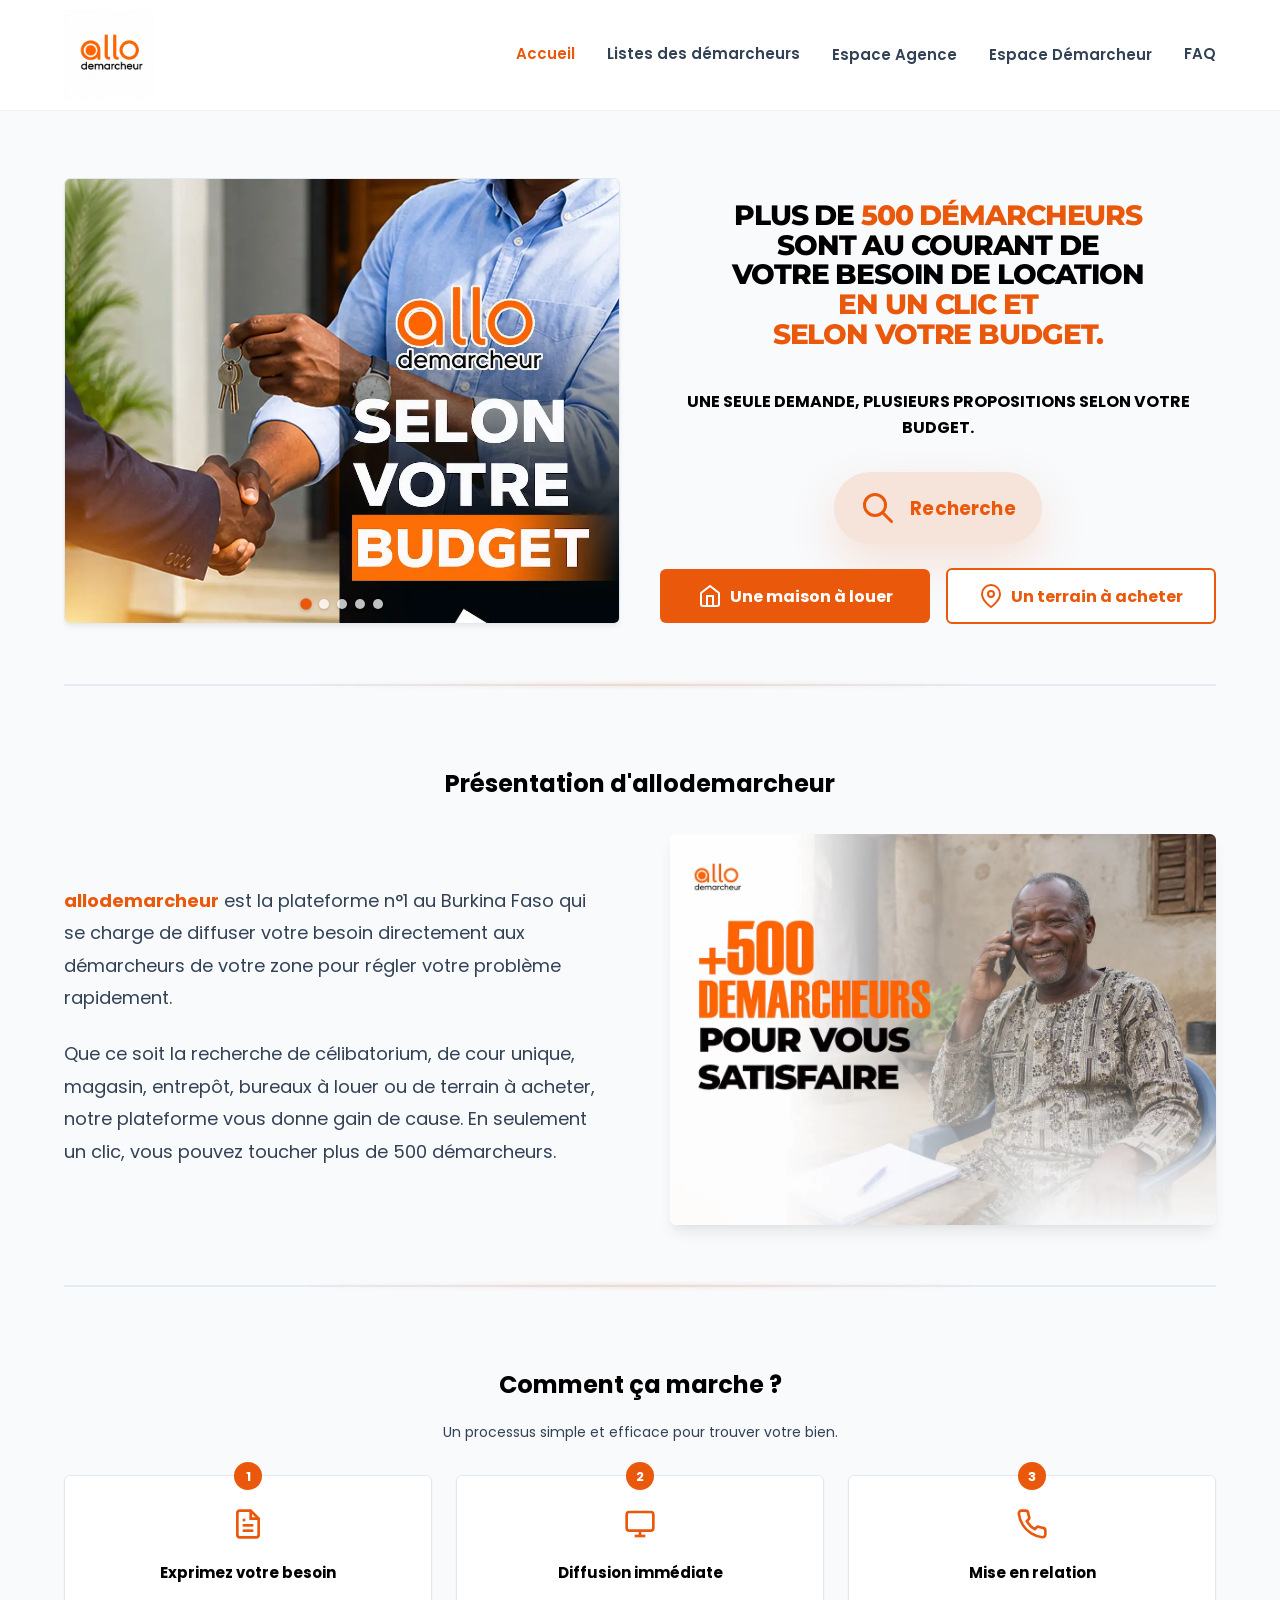
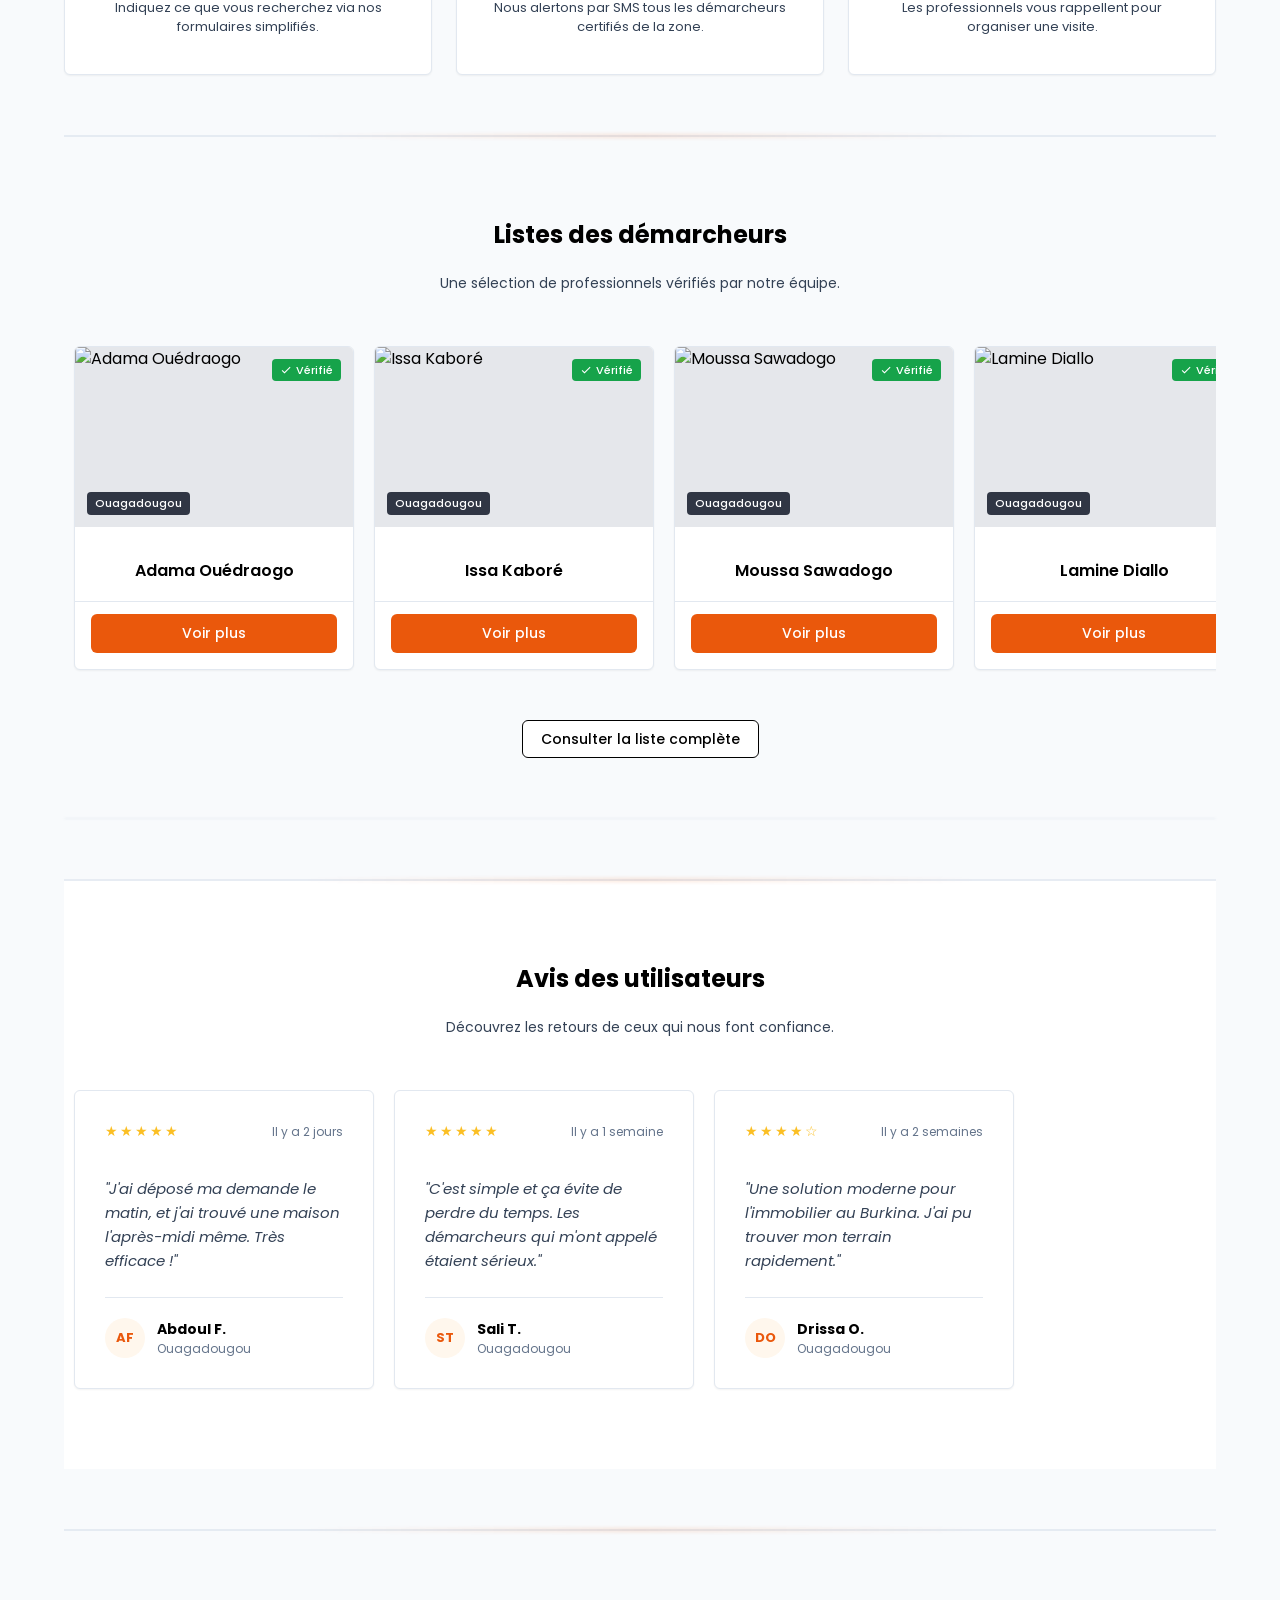
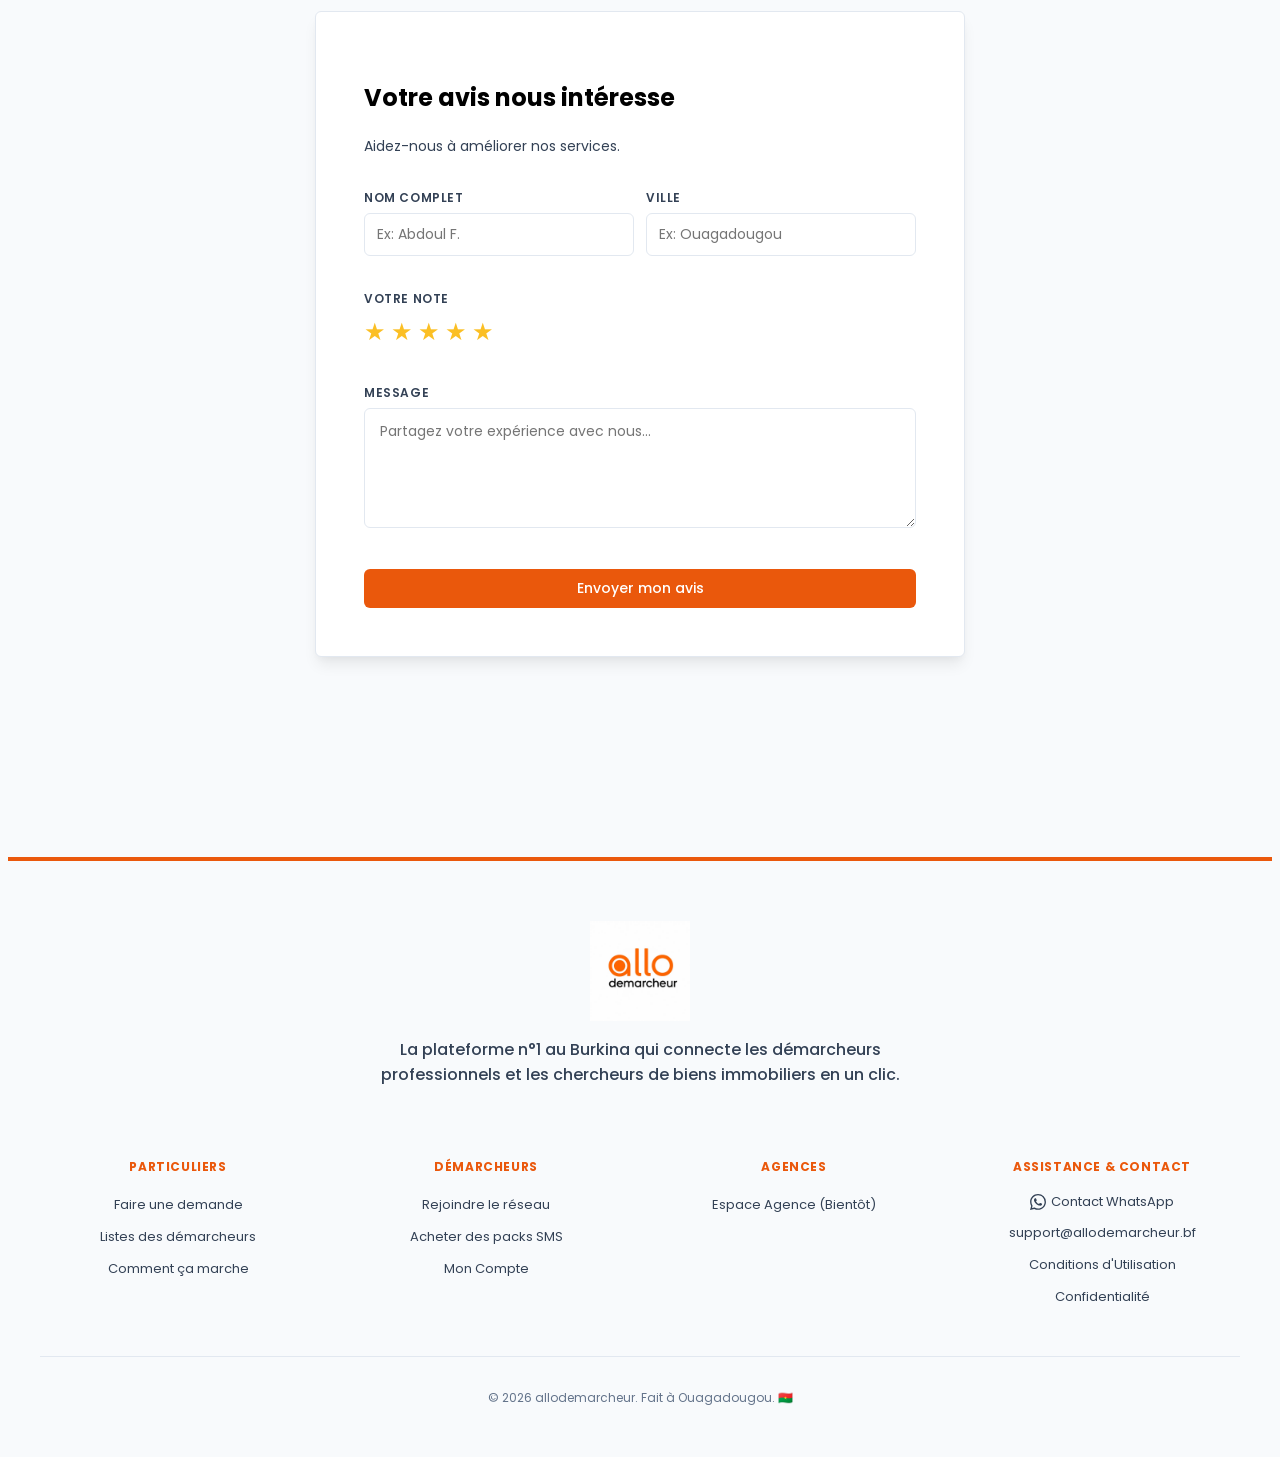
==== commit e438fb69: "bien" ====
--- a/index.html
+++ b/index.html
@@ -57,7 +57,13 @@
             <!-- Navigation Links -->
             <nav class="nav-links" id="nav-links">
                 <a href="index.html" class="nav-link active">Accueil</a>
-                <a href="annuaires.html" class="nav-link">Listes démarcheurs</a>
+                <a href="annuaires.html" class="nav-link">Listes des démarcheurs</a>
+                <div class="nav-dropdown">
+                    <a href="#" class="nav-link">Espace Agence</a>
+                    <div class="dropdown-content">
+                        <a href="#">Bientôt disponible</a>
+                    </div>
+                </div>
                 <div class="nav-dropdown">
                     <a href="demarcheur.html" class="nav-link">Espace Démarcheur</a>
                     <div class="dropdown-content">
@@ -108,12 +114,14 @@
                 <!-- Left (Bottom on Mobile): Text and Search Buttons -->
                 <div class="hero-text-content" style="width: 100%; display: flex; flex-direction: column; align-items: center; text-align: center;">
                     <h1 class="hero-title big-title">
-                        <span class="hero-title-line">Une seule demande</span>
-                        <span class="hero-title-line">plusieurs propositions de maison</span>
-                        <span class="hero-title-line">selon votre budget</span>
+                        <span class="hero-title-line">Plus de <span style="color: var(--color-primary);">500 démarcheurs</span></span>
+                        <span class="hero-title-line">sont au courant de</span>
+                        <span class="hero-title-line">votre besoin de location</span>
+                        <span class="hero-title-line" style="color: var(--color-primary);">en un clic et</span>
+                        <span class="hero-title-line" style="color: var(--color-primary);">selon votre budget.</span>
                     </h1>
-                    <p class="hero-paragraph highlight-paragraph">
-                        Touchez plus de 500 démarcheurs certifiés en un clic.
+                    <p class="hero-paragraph highlight-paragraph" style="color: var(--color-text-main); font-weight: 700; text-transform: uppercase;">
+                        Une seule demande, plusieurs propositions selon votre budget.
                     </p>
 
                     <div class="hero-search-panel">
@@ -122,18 +130,18 @@
                                 <circle cx="10" cy="10" r="7" stroke="currentColor" stroke-width="2" fill="none"></circle>
                                 <line x1="15.5" y1="15.5" x2="21" y2="21" stroke="currentColor" stroke-width="2" stroke-linecap="round"></line>
                             </svg>
-                            <span>Trouver</span>
+                            <span>Recherche</span>
                         </div>
                     </div>
 
                     <div class="hero-search-actions">
                         <button class="btn btn-primary btn-lg" id="btn-open-rent-modal">
                             <svg viewBox="0 0 24 24" fill="none" stroke="currentColor" stroke-width="2" width="24" height="24"><path d="M3 9l9-7 9 7v11a2 2 0 0 1-2 2H5a2 2 0 0 1-2-2z"></path><polyline points="9 22 9 12 15 12 15 22"></polyline></svg>
-                            <span>Ma maison à louer</span>
+                            <span class="pulse-text">Une maison à louer</span>
                         </button>
                         <button class="btn btn-secondary btn-lg" id="btn-open-buy-modal" style="border: 2px solid var(--color-primary); color: var(--color-primary);">
                             <svg viewBox="0 0 24 24" fill="none" stroke="currentColor" stroke-width="2" width="24" height="24"><path d="M21 10c0 7-9 13-9 13s-9-6-9-13a9 9 0 0 1 18 0z"></path><circle cx="12" cy="10" r="3"></circle></svg>
-                            <span>Mon terrain à acheter</span>
+                            <span class="pulse-text">Un terrain à acheter</span>
                         </button>
                     </div>
                 </div>
@@ -205,7 +213,7 @@
             <!-- Annuaire Section Preview -->
             <section class="directory-section">
                 <div class="section-header">
-                    <h2 class="section-title">Listes démarcheurs</h2>
+                    <h2 class="section-title">Listes des démarcheurs</h2>
                     <p class="section-subtitle">Une sélection de professionnels vérifiés par notre équipe.</p>
                 </div>
 
@@ -328,7 +336,7 @@
                     <h5 class="link-group-title">Particuliers</h5>
                     <ul>
                         <li><a href="index.html">Faire une demande</a></li>
-                        <li><a href="annuaires.html">Listes démarcheurs</a></li>
+                        <li><a href="annuaires.html">Listes des démarcheurs</a></li>
                         <li><a href="faq.html">Comment ça marche</a></li>
                     </ul>
                 </div>
@@ -338,6 +346,12 @@
                         <li><a href="demarcheur.html">Rejoindre le réseau</a></li>
                         <li><a href="demarcheur.html#packs">Acheter des packs SMS</a></li>
                         <li><a href="demarcheur.html#dashboard">Mon Compte</a></li>
+                    </ul>
+                </div>
+                <div class="link-group">
+                    <h5 class="link-group-title">Agences</h5>
+                    <ul>
+                        <li><a href="#">Espace Agence (Bientôt)</a></li>
                     </ul>
                 </div>
                 <div class="link-group">
--- a/style.css
+++ b/style.css
@@ -339,6 +339,17 @@
     font-weight: 700;
 }
 
+.pulse-text {
+    animation: pulse-animation 1.5s infinite ease-in-out;
+    display: inline-block;
+}
+
+@keyframes pulse-animation {
+    0% { transform: scale(1); }
+    50% { transform: scale(1.05); }
+    100% { transform: scale(1); }
+}
+
 .dashboard-section {
     padding: 80px 0;
 }
@@ -640,14 +651,14 @@
     position: relative;
     width: 100%;
     height: 100%;
-    min-height: 300px;
+    min-height: 400px;
 }
 
 .hero-carousel-track {
     position: relative;
     width: 100%;
     height: 100%;
-    min-height: 300px;
+    min-height: 400px;
 }
 
 .hero-carousel-slide {
@@ -876,17 +887,25 @@
 }
 
 /* ==========================================================================
-   PRESENTATION SECTION (Text Above, Image Below)
+   PRESENTATION SECTION (Side by Side on Desktop)
    ========================================================================== */
 
 .presentation-container {
-    max-width: 900px;
+    max-width: 1200px;
     margin: 0 auto;
-    text-align: center;
+    display: flex;
+    align-items: center;
+    gap: 60px;
+    text-align: left;
+}
+
+.presentation-container.reverse {
+    flex-direction: row-reverse;
 }
 
 .presentation-text {
-    margin-bottom: 48px;
+    flex: 1;
+    margin-bottom: 0;
 }
 
 .presentation-text p {
@@ -897,30 +916,44 @@
 }
 
 .presentation-image-container {
+    flex: 1;
     border-radius: var(--radius-md);
     overflow: hidden;
     box-shadow: var(--shadow-lg);
     background-color: var(--color-bg-base);
     position: relative;
+    width: 100%;
 }
 
 .presentation-image-container img {
     width: 100%;
-    height: auto;
+    height: 100%;
     max-height: 500px;
     object-fit: cover;
     display: block;
     transition: transform 0.5s ease;
 }
 
-.presentation-image-container:hover img {
-    transform: scale(1.02);
-}
-
-@media (max-width: 600px) {
+@media (max-width: 900px) {
+    .presentation-container,
+    .presentation-container.reverse {
+        flex-direction: column;
+        text-align: center;
+        gap: 32px;
+    }
+
+    .presentation-container .presentation-text,
+    .presentation-container .presentation-text h1,
+    .presentation-container .presentation-text p,
+    .presentation-container .hero-actions {
+        text-align: center !important;
+        justify-content: center !important;
+        margin-left: auto !important;
+        margin-right: auto !important;
+    }
+
     .presentation-text p {
         font-size: 1rem;
-        text-align: center; /* Centered on mobile as requested */
     }
 }
 
@@ -2404,20 +2437,20 @@
     }
 
     .visual-card-inner {
-        min-height: 260px;
+        min-height: 200px;
         border-radius: 12px;
     }
 
     .hero-carousel {
-        min-height: 260px;
+        min-height: 200px;
     }
 
     .hero-carousel-track {
-        min-height: 260px;
+        min-height: 200px;
     }
 
     .visual-card-img {
-        min-height: 260px;
+        min-height: 200px;
     }
 
     .feedback-container {
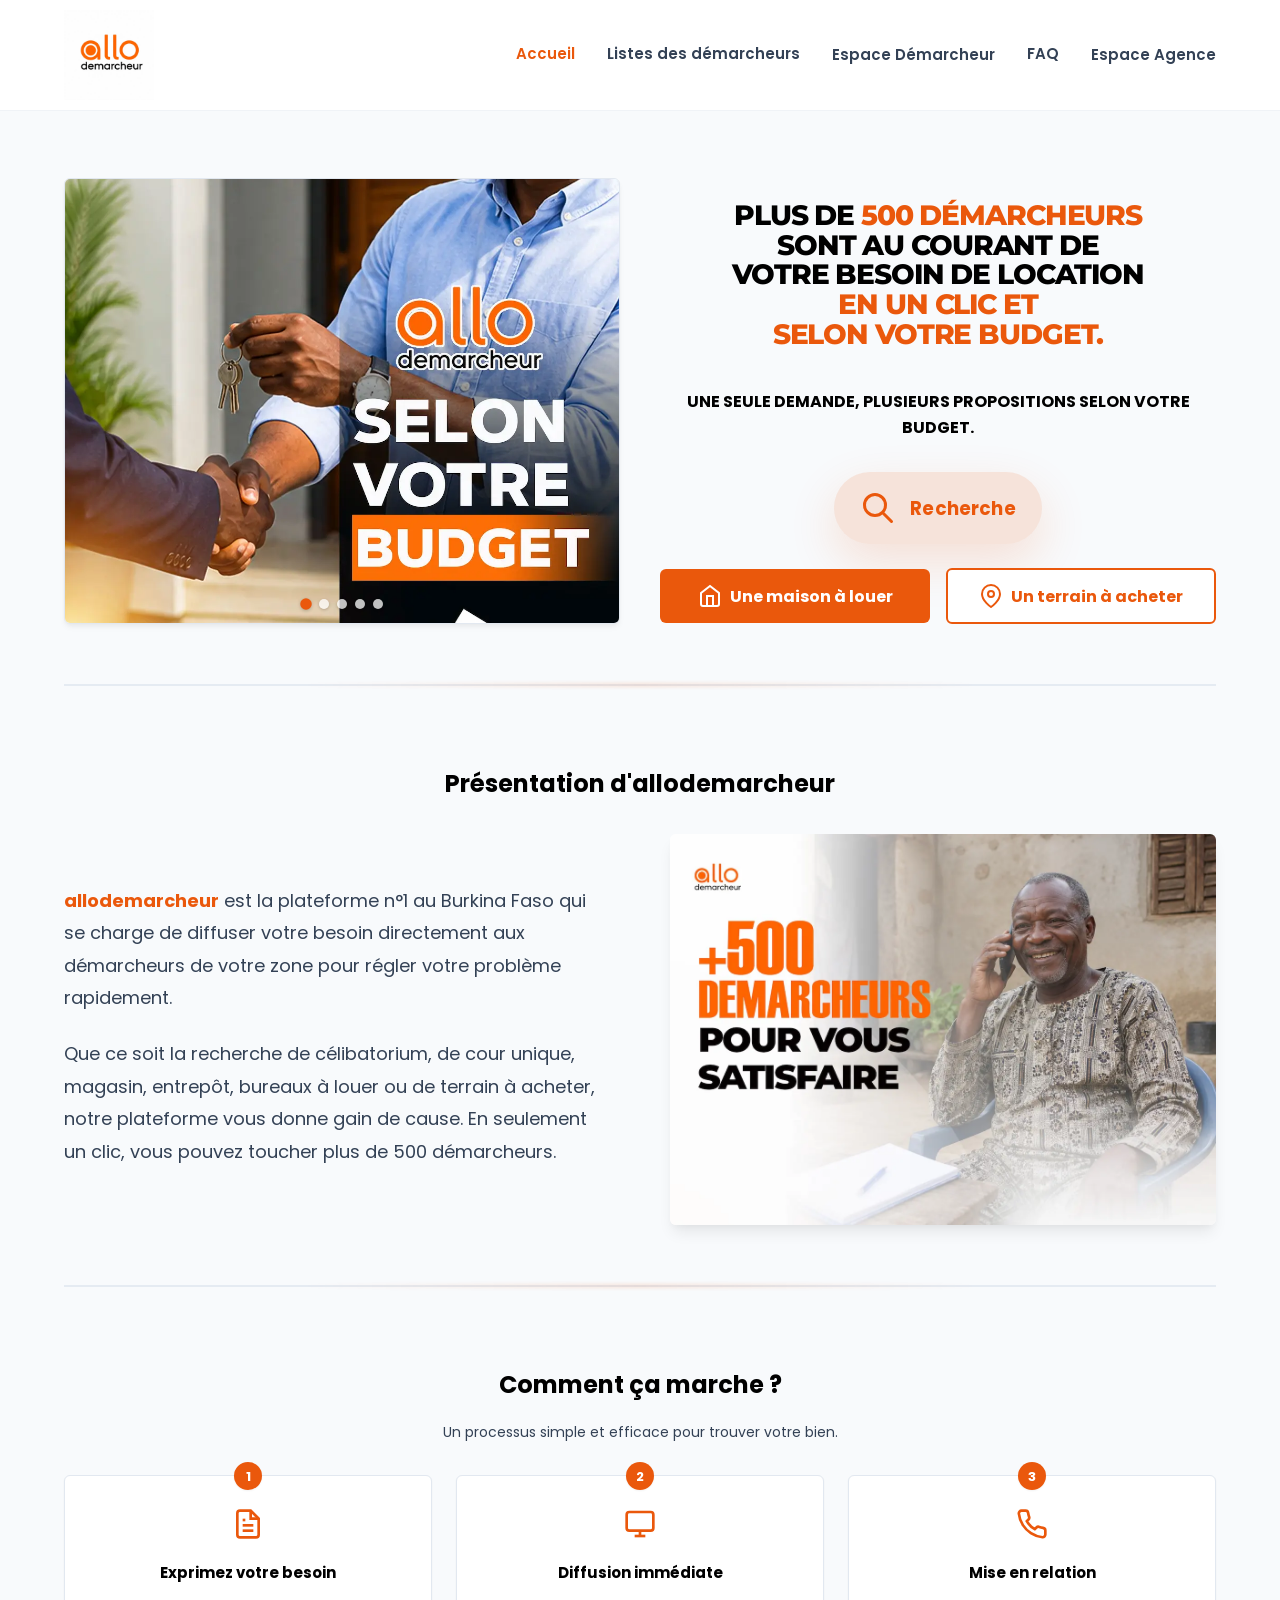
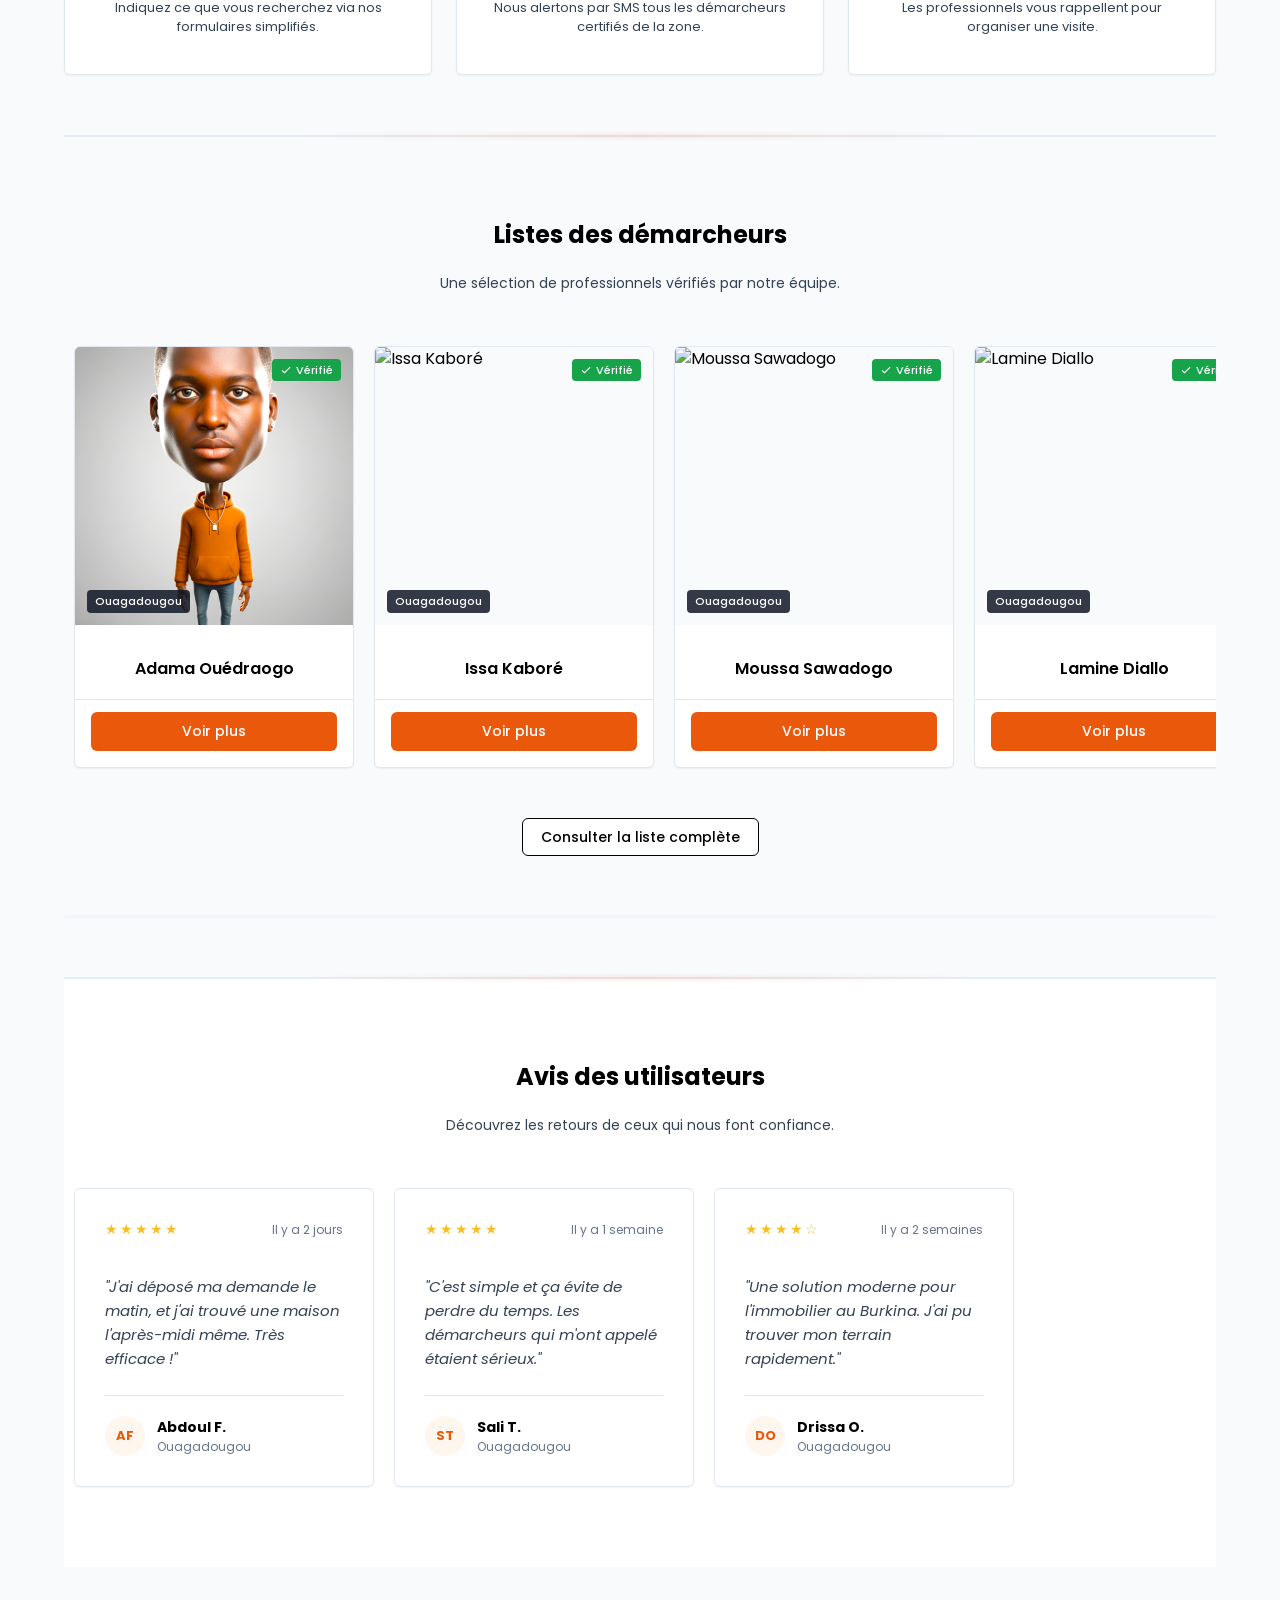
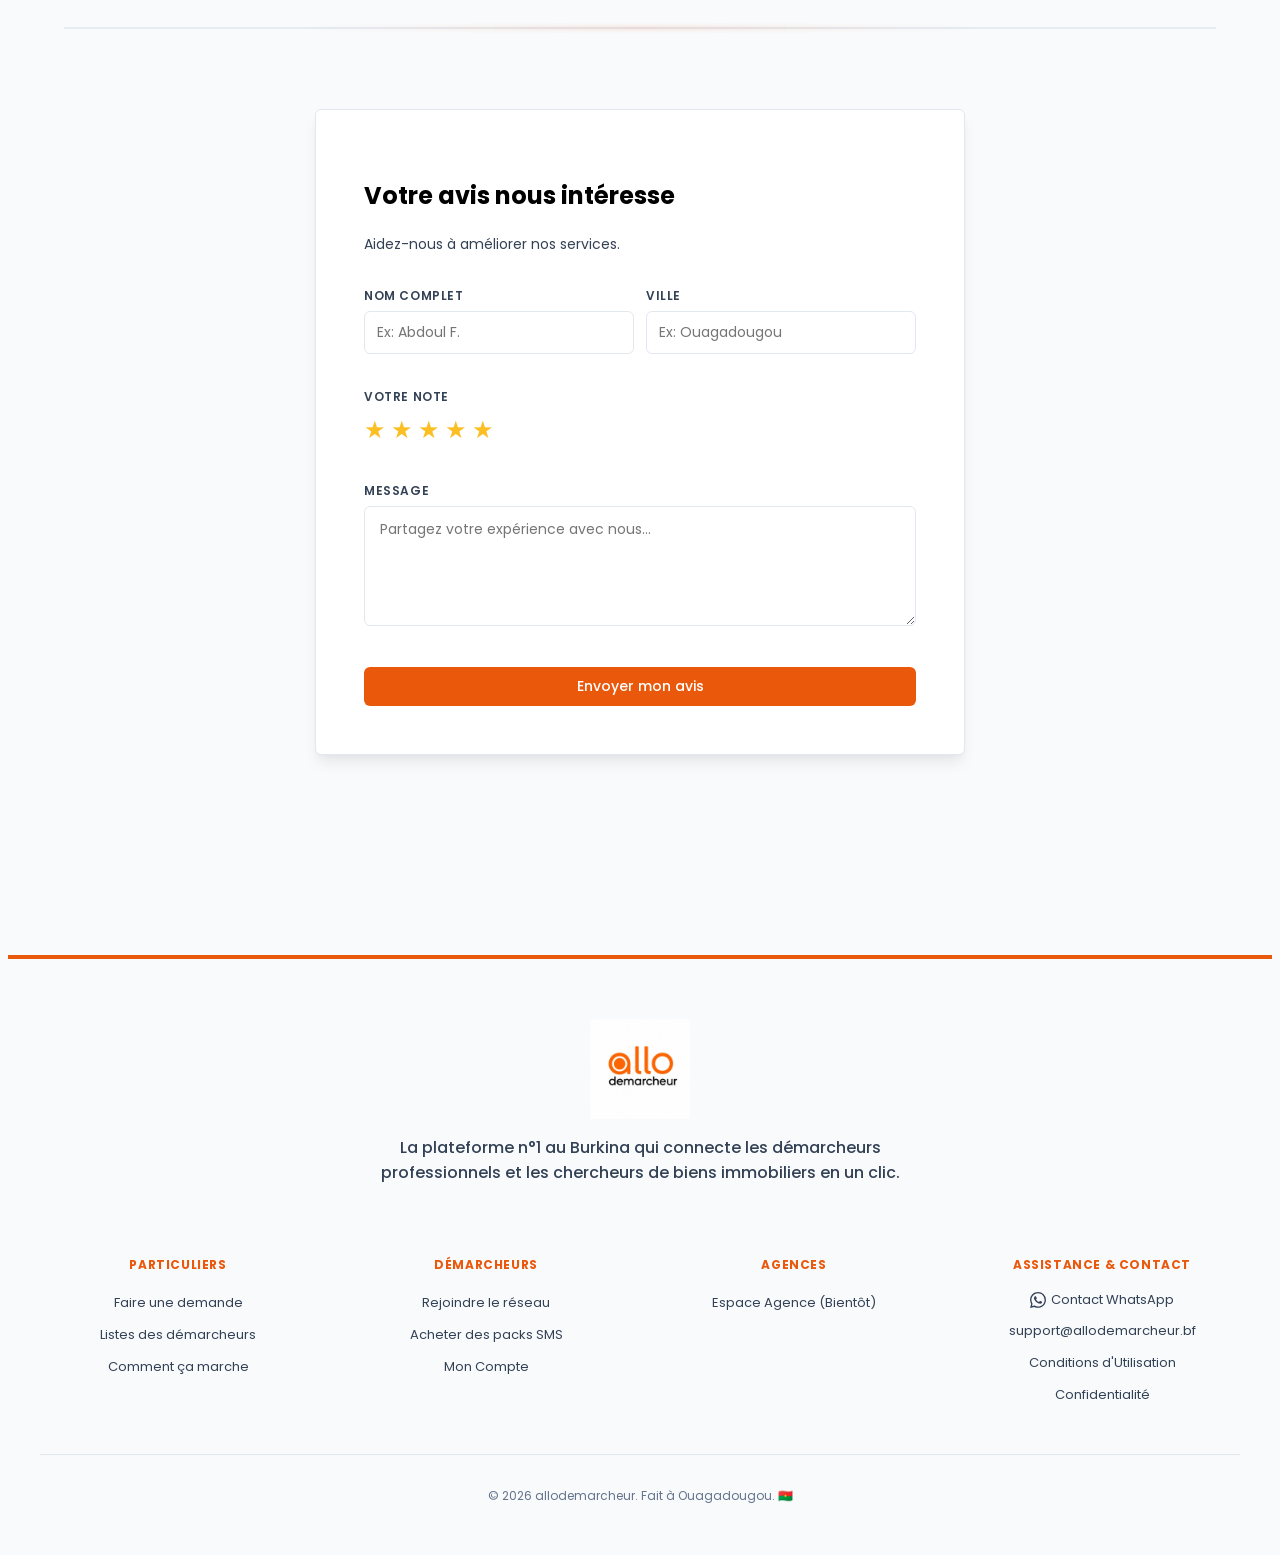
==== commit df6a5449: "bien12" ====
--- a/index.html
+++ b/index.html
@@ -59,12 +59,6 @@
                 <a href="index.html" class="nav-link active">Accueil</a>
                 <a href="annuaires.html" class="nav-link">Listes des démarcheurs</a>
                 <div class="nav-dropdown">
-                    <a href="#" class="nav-link">Espace Agence</a>
-                    <div class="dropdown-content">
-                        <a href="#">Bientôt disponible</a>
-                    </div>
-                </div>
-                <div class="nav-dropdown">
                     <a href="demarcheur.html" class="nav-link">Espace Démarcheur</a>
                     <div class="dropdown-content">
                         <a href="demarcheur.html#broker-register-form-container">S'inscrire</a>
@@ -73,6 +67,12 @@
                     </div>
                 </div>
                 <a href="faq.html" class="nav-link">FAQ</a>
+                <div class="nav-dropdown">
+                    <a href="#" class="nav-link">Espace Agence</a>
+                    <div class="dropdown-content">
+                        <a href="#">Bientôt disponible</a>
+                    </div>
+                </div>
             </nav>
         </div>
     </header>
@@ -94,11 +94,11 @@
                         <div class="hero-carousel" aria-label="Galerie d’images immobilières">
                             <div class="hero-carousel-track" id="hero-carousel-track">
                                 
-                                <img src="images/ux2.webp" alt="Terrain et investissement immobilier" class="hero-carousel-slide visual-card-img active" loading="eager" decoding="async" fetchpriority="high" width="1200" height="800">
-                                <img src="images/ux3.webp" alt="Projet immobilier moderne" class="hero-carousel-slide visual-card-img" loading="lazy" decoding="async" width="1200" height="800">
-                                <img src="images/ux4.webp" alt="Recherche d’un bien immobilier" class="hero-carousel-slide visual-card-img" loading="lazy" decoding="async" width="1200" height="800">
-                                <img src="images/ux7.webp" alt="Maison et architecture" class="hero-carousel-slide visual-card-img" loading="lazy" decoding="async" width="1200" height="800">
-                                <img src="images/ux8.webp" alt="Bien immobilier à louer" class="hero-carousel-slide visual-card-img" loading="lazy" decoding="async" width="1200" height="800">
+                                <img src="images/ux2.webp" alt="Terrain et investissement immobilier" class="hero-carousel-slide visual-card-img active" loading="eager" decoding="async" fetchpriority="high" width="1200" height="858">
+                                <img src="images/ux3.webp" alt="Projet immobilier moderne" class="hero-carousel-slide visual-card-img" loading="lazy" decoding="async" width="1200" height="858">
+                                <img src="images/ux4.webp" alt="Recherche d’un bien immobilier" class="hero-carousel-slide visual-card-img" loading="lazy" decoding="async" width="1200" height="858">
+                                <img src="images/ux7.webp" alt="Maison et architecture" class="hero-carousel-slide visual-card-img" loading="lazy" decoding="async" width="1200" height="858">
+                                <img src="images/ux8.webp" alt="Bien immobilier à louer" class="hero-carousel-slide visual-card-img" loading="lazy" decoding="async" width="1200" height="858">
                             </div>
                             <div class="hero-carousel-dots" aria-label="Choix d’image">
                                 <span class="hero-dot active" data-slide="0"></span>
@@ -159,7 +159,7 @@
                     </div>
                     <div class="presentation-image-container">
                         <!-- Une image illustrant la modernité et la confiance immobilière -->
-                        <img src="images/ux1.webp" alt="Innovation Immobilière au Burkina Faso" loading="lazy" decoding="async" width="800" height="600">
+                        <img src="images/ux1.webp" alt="Innovation Immobilière au Burkina Faso" loading="lazy" decoding="async" width="1200" height="858">
                     </div>
                 </div>
             </section>
--- a/style.css
+++ b/style.css
@@ -182,30 +182,41 @@
     .nav-links {
         display: none;
         position: absolute;
-        top: 100%;
-        left: 0;
+        top: calc(100% - 10px);
+        right: 16px;
+        width: auto;
+        min-width: 250px;
+        background-color: #ffffff;
+        flex-direction: column;
+        padding: 20px;
+        gap: 8px;
+        border: 1px solid var(--color-border);
+        border-radius: var(--radius-md);
+        box-shadow: var(--shadow-lg);
+        text-align: left;
+        align-items: stretch;
+        z-index: 1001;
+    }
+
+    .nav-link {
+        font-size: 1rem;
+        padding: 10px 12px;
+        border-radius: var(--radius-sm);
         width: 100%;
-        background-color: rgba(255, 255, 255, 0.9);
-        backdrop-filter: blur(10px);
-        -webkit-backdrop-filter: blur(10px);
-        flex-direction: column;
-        padding: 30px 20px;
-        gap: 20px;
-        border-bottom: 1px solid var(--color-border);
-        box-shadow: var(--shadow-lg);
-        text-align: center;
-        align-items: center;
-        min-height: auto;
-        justify-content: center;
-    }
-
-    .nav-link {
-        font-size: 1.25rem;
-        width: 100%;
+    }
+
+    .nav-link:hover {
+        background-color: var(--color-primary-light);
     }
 
     .nav-links.active {
         display: flex;
+        animation: slideDown 0.3s ease forwards;
+    }
+
+    @keyframes slideDown {
+        from { opacity: 0; transform: translateY(-10px); }
+        to { opacity: 1; transform: translateY(0); }
     }
 }
 
@@ -645,6 +656,7 @@
     height: 100%;
     min-height: 450px;
     object-fit: cover;
+    background-color: var(--color-bg-light);
 }
 
 .hero-carousel {
@@ -932,6 +944,7 @@
     object-fit: cover;
     display: block;
     transition: transform 0.5s ease;
+    background-color: var(--color-bg-light);
 }
 
 @media (max-width: 900px) {
@@ -954,6 +967,57 @@
 
     .presentation-text p {
         font-size: 1rem;
+    }
+
+    .presentation-image-container img,
+    .visual-image-container img {
+        object-fit: cover !important;
+        object-position: center center !important;
+        background-color: var(--color-bg-light);
+        height: auto !important;
+        width: 100% !important;
+        min-height: 0 !important;
+        max-height: none !important; /* Allow full visibility */
+        aspect-ratio: 16 / 9;
+    }
+
+    .presentation-image-container,
+    .visual-image-container,
+    .broker-card-image-wrapper,
+    .testimonial-img-wrapper,
+    .hero-carousel,
+    .hero-carousel-track {
+        display: flex;
+        align-items: center;
+        justify-content: center;
+    }
+
+    .hero-carousel-slide {
+        position: absolute;
+        inset: 0;
+        display: flex;
+        align-items: center;
+        justify-content: center;
+        opacity: 0;
+        pointer-events: none;
+    }
+
+    .hero-carousel-slide.active {
+        opacity: 1;
+        pointer-events: auto;
+    }
+
+    .hero-carousel-slide img,
+    .visual-card-img,
+    .broker-card-img,
+    .testimonial-img,
+    .register-bg-img {
+        object-fit: cover !important;
+        object-position: center center !important;
+        width: 100% !important;
+        height: auto !important;
+        min-height: 0 !important;
+        max-height: none !important; /* Allow full visibility */
     }
 }
 
@@ -990,6 +1054,7 @@
     height: 400px;
     object-fit: cover;
     transition: transform 0.5s ease;
+    background-color: var(--color-bg-light);
 }
 
 .visual-image-container:hover img {
@@ -1146,14 +1211,28 @@
 
 .broker-card-image-wrapper {
     position: relative;
-    height: 180px;
-    background-color: #e5e7eb;
+    width: 100%;
+    aspect-ratio: 1 / 1;
+    background-color: var(--color-bg-light);
+    display: flex;
+    align-items: center;
+    justify-content: center;
+    overflow: hidden;
+}
+
+@media (max-width: 600px) {
+    .broker-card-image-wrapper {
+        aspect-ratio: 1 / 1;
+        max-height: none;
+    }
 }
 
 .broker-card-img {
     width: 100%;
     height: 100%;
     object-fit: cover;
+    object-position: center;
+    background-color: var(--color-bg-light);
 }
 
 .city-badge {
@@ -2437,20 +2516,39 @@
     }
 
     .visual-card-inner {
-        min-height: 200px;
+        min-height: 0 !important;
+        height: auto !important;
+        aspect-ratio: 1200 / 858;
         border-radius: 12px;
     }
 
     .hero-carousel {
-        min-height: 200px;
+        min-height: 0 !important;
+        height: auto !important;
+        aspect-ratio: 1200 / 858;
     }
 
     .hero-carousel-track {
-        min-height: 200px;
+        min-height: 0 !important;
+        height: auto !important;
+        aspect-ratio: 1200 / 858;
     }
 
     .visual-card-img {
-        min-height: 200px;
+        min-height: 0 !important;
+        height: auto !important;
+        object-fit: cover !important;
+        aspect-ratio: 16 / 9;
+        background-color: var(--color-bg-light);
+    }
+
+    .broker-card-img {
+        object-fit: cover !important;
+        background-color: var(--color-bg-light);
+    }
+
+    .broker-card-image-wrapper {
+        background-color: var(--color-bg-light) !important;
     }
 
     .feedback-container {
@@ -3414,7 +3512,7 @@
 @media (max-width: 768px) {
     .nav-dropdown {
         width: 100%;
-        text-align: center;
+        text-align: left;
     }
 
     .dropdown-content {
@@ -3424,19 +3522,24 @@
         border: none;
         background: transparent;
         width: 100%;
+        padding-left: 15px;
+        border-left: 2px solid var(--color-primary-light);
+        margin-top: 4px;
+        margin-bottom: 8px;
     }
 
     .dropdown-content a {
-        text-align: center;
-        padding: 8px;
-        font-size: 1.1rem;
+        text-align: left;
+        padding: 8px 12px;
+        font-size: 0.9rem;
     }
 
     .nav-dropdown > .nav-link {
-        border-bottom: 1px solid var(--color-border);
-        padding-bottom: 10px;
-        margin-bottom: 5px;
+        border-bottom: none;
+        padding-bottom: 5px;
+        margin-bottom: 0;
         display: block;
+        font-weight: 700;
     }
 }
 
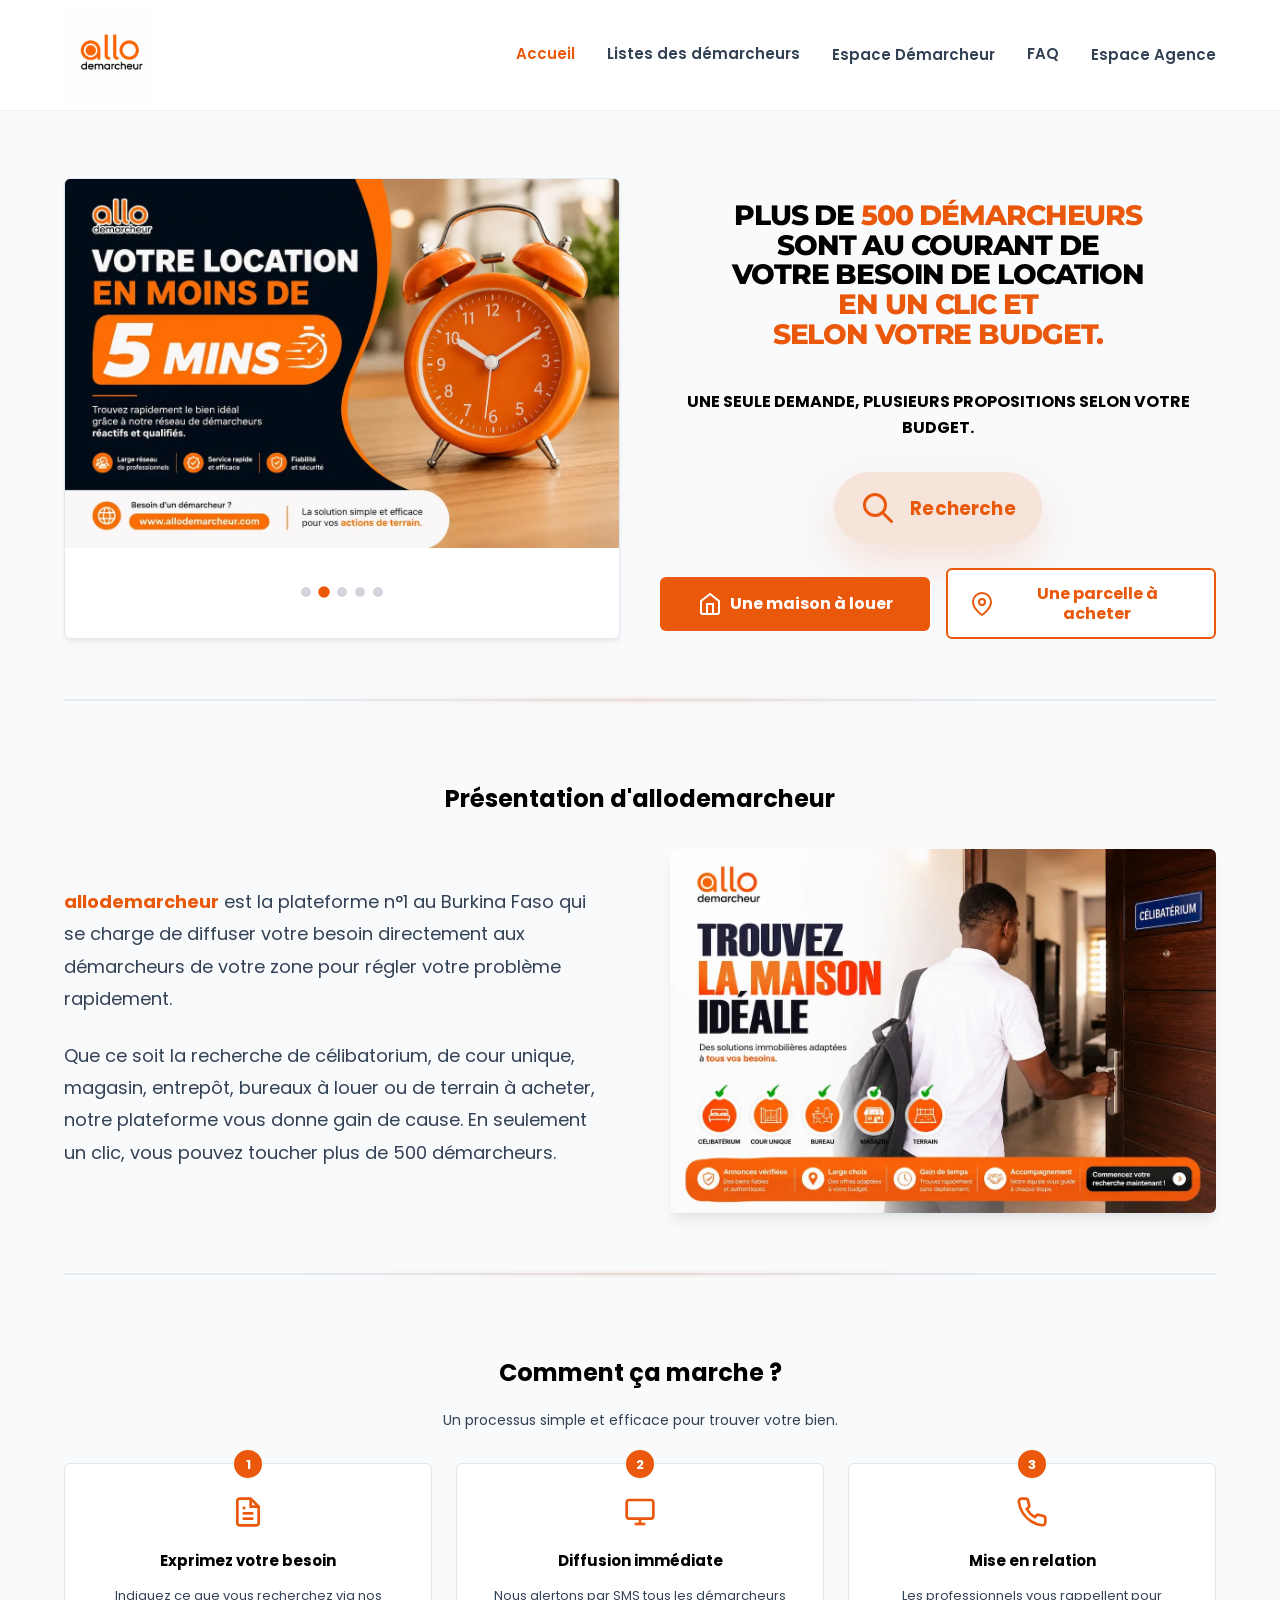
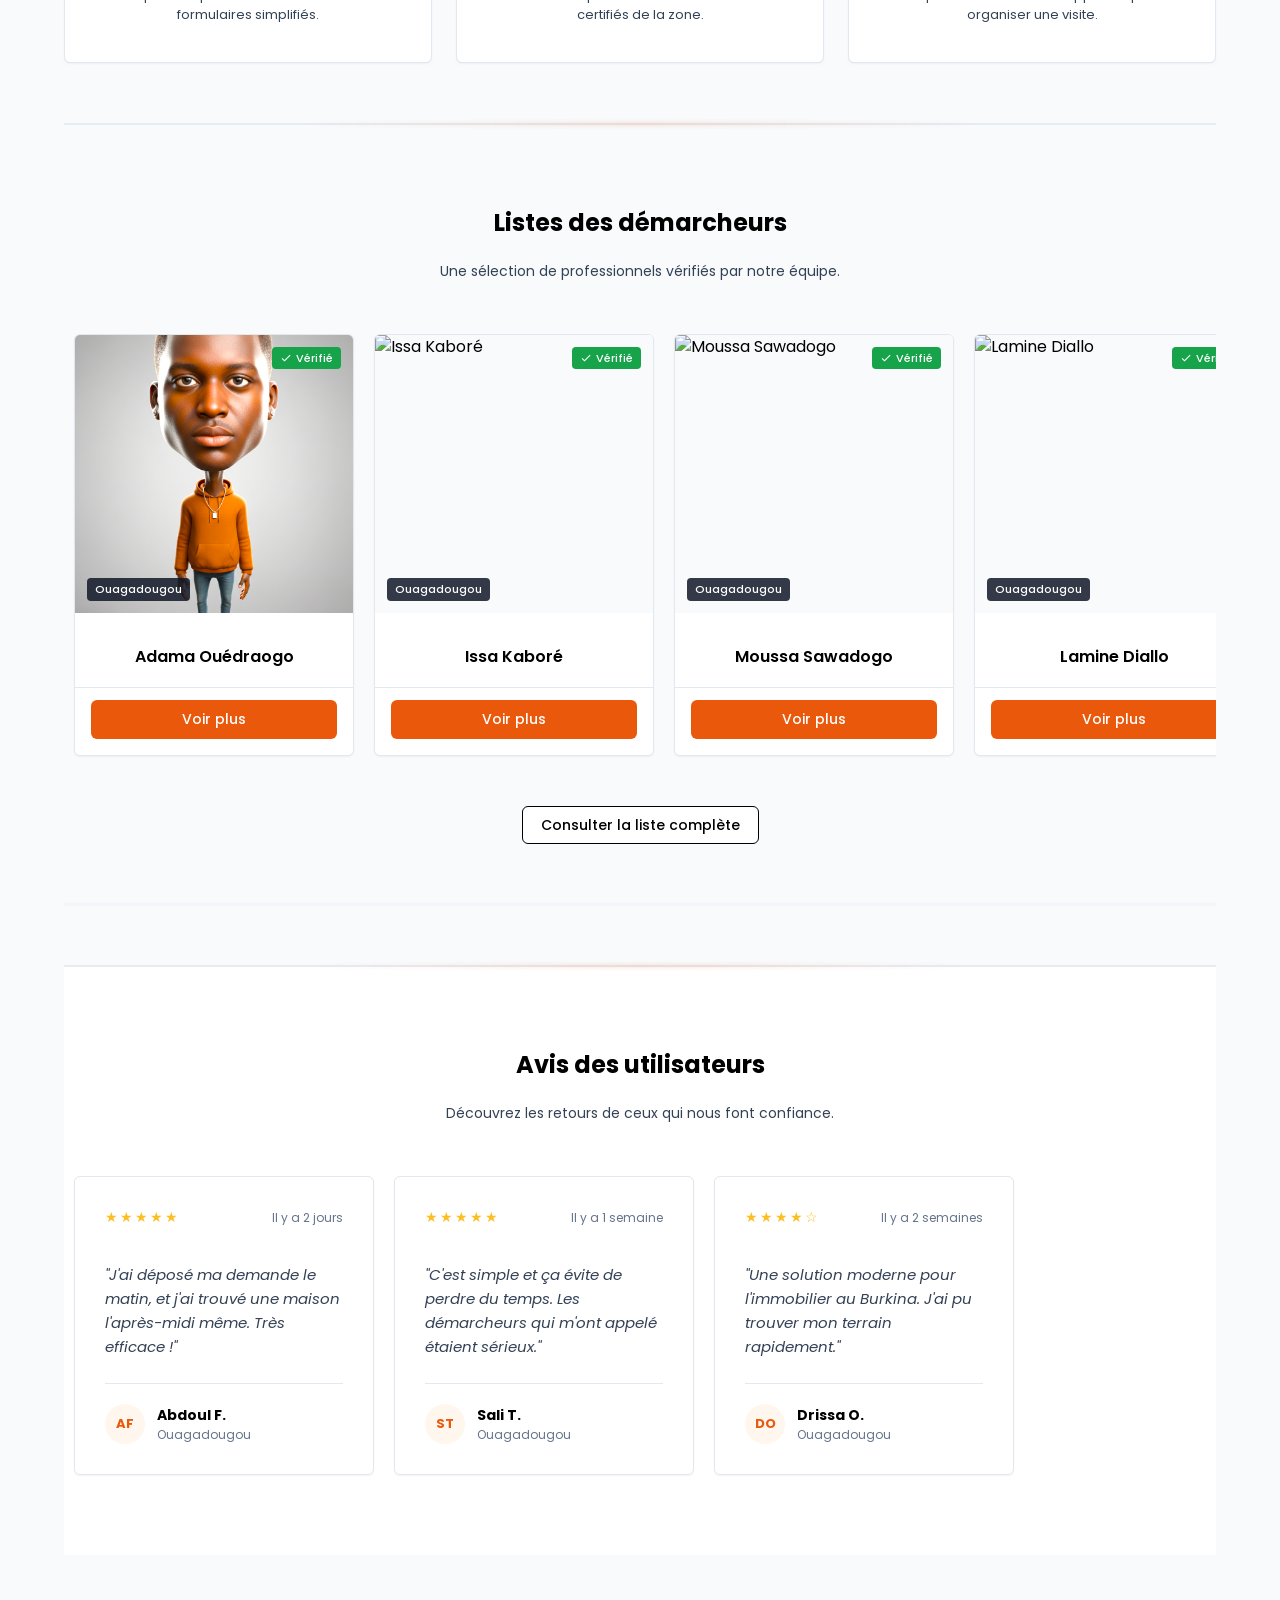
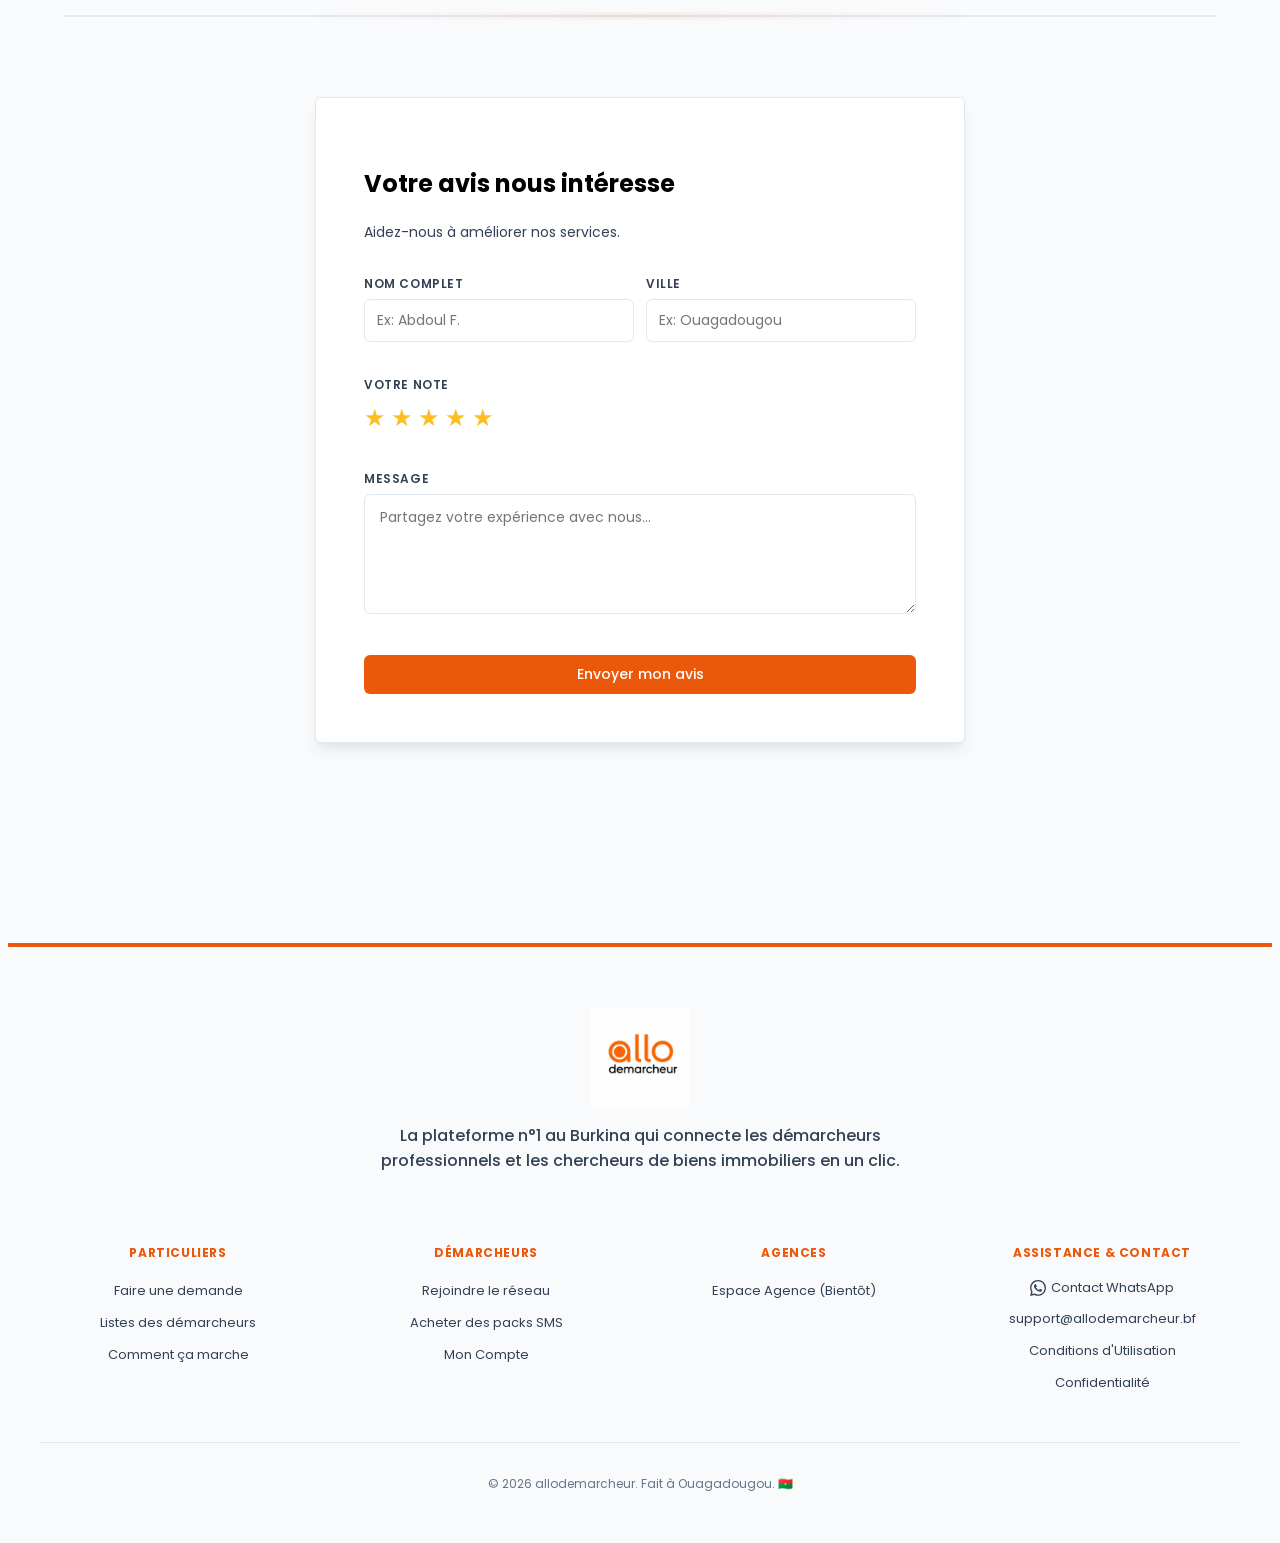
==== commit 55fa8b4d: "7889" ====
--- a/index.html
+++ b/index.html
@@ -94,11 +94,11 @@
                         <div class="hero-carousel" aria-label="Galerie d’images immobilières">
                             <div class="hero-carousel-track" id="hero-carousel-track">
                                 
-                                <img src="images/ux2.webp" alt="Terrain et investissement immobilier" class="hero-carousel-slide visual-card-img active" loading="eager" decoding="async" fetchpriority="high" width="1200" height="858">
-                                <img src="images/ux3.webp" alt="Projet immobilier moderne" class="hero-carousel-slide visual-card-img" loading="lazy" decoding="async" width="1200" height="858">
-                                <img src="images/ux4.webp" alt="Recherche d’un bien immobilier" class="hero-carousel-slide visual-card-img" loading="lazy" decoding="async" width="1200" height="858">
-                                <img src="images/ux7.webp" alt="Maison et architecture" class="hero-carousel-slide visual-card-img" loading="lazy" decoding="async" width="1200" height="858">
-                                <img src="images/ux8.webp" alt="Bien immobilier à louer" class="hero-carousel-slide visual-card-img" loading="lazy" decoding="async" width="1200" height="858">
+                                <img src="images/uxclient1.webp" alt="Terrain et investissement immobilier" class="hero-carousel-slide visual-card-img active" loading="eager" decoding="async" fetchpriority="high" width="1200" height="858">
+                                <img src="images/uxclient2.webp" alt="Projet immobilier moderne" class="hero-carousel-slide visual-card-img" loading="lazy" decoding="async" width="1200" height="858">
+                                <img src="images/uxclient3.webp" alt="Recherche d’un bien immobilier" class="hero-carousel-slide visual-card-img" loading="lazy" decoding="async" width="1200" height="858">
+                                <img src="images/uxclient4.webp" alt="Maison et architecture" class="hero-carousel-slide visual-card-img" loading="lazy" decoding="async" width="1200" height="858">
+                                <img src="images/uxclient5.webp" alt="Bien immobilier à louer" class="hero-carousel-slide visual-card-img" loading="lazy" decoding="async" width="1200" height="858">
                             </div>
                             <div class="hero-carousel-dots" aria-label="Choix d’image">
                                 <span class="hero-dot active" data-slide="0"></span>
@@ -141,7 +141,7 @@
                         </button>
                         <button class="btn btn-secondary btn-lg" id="btn-open-buy-modal" style="border: 2px solid var(--color-primary); color: var(--color-primary);">
                             <svg viewBox="0 0 24 24" fill="none" stroke="currentColor" stroke-width="2" width="24" height="24"><path d="M21 10c0 7-9 13-9 13s-9-6-9-13a9 9 0 0 1 18 0z"></path><circle cx="12" cy="10" r="3"></circle></svg>
-                            <span class="pulse-text">Un terrain à acheter</span>
+                            <span class="pulse-text">Une parcelle à acheter</span>
                         </button>
                     </div>
                 </div>
@@ -159,7 +159,7 @@
                     </div>
                     <div class="presentation-image-container">
                         <!-- Une image illustrant la modernité et la confiance immobilière -->
-                        <img src="images/ux1.webp" alt="Innovation Immobilière au Burkina Faso" loading="lazy" decoding="async" width="1200" height="858">
+                        <img src="images/uxclient5.webp" alt="Innovation Immobilière au Burkina Faso" loading="lazy" decoding="async" width="1200" height="858">
                     </div>
                 </div>
             </section>
--- a/style.css
+++ b/style.css
@@ -653,24 +653,22 @@
 
 .visual-card-img {
     width: 100%;
-    height: 100%;
-    min-height: 450px;
-    object-fit: cover;
+    height: auto;
+    object-fit: contain; /* Prevent cropping UX images */
     background-color: var(--color-bg-light);
 }
 
 .hero-carousel {
     position: relative;
     width: 100%;
-    height: 100%;
-    min-height: 400px;
+    display: flex;
+    flex-direction: column;
 }
 
 .hero-carousel-track {
     position: relative;
     width: 100%;
-    height: 100%;
-    min-height: 400px;
+    aspect-ratio: 1200 / 858;
 }
 
 .hero-carousel-slide {
@@ -687,21 +685,20 @@
 }
 
 .hero-carousel-dots {
-    position: absolute;
-    left: 50%;
-    bottom: 14px;
-    transform: translateX(-50%);
-    display: flex;
+    position: relative;
+    padding: 12px 0;
+    display: flex;
+    justify-content: center;
     gap: 8px;
     z-index: 2;
+    background-color: var(--color-bg-base);
 }
 
 .hero-dot {
     width: 10px;
     height: 10px;
     border-radius: 50%;
-    background: rgba(255, 255, 255, 0.75);
-    box-shadow: 0 1px 3px rgba(0, 0, 0, 0.2);
+    background: #d1d5db;
     cursor: pointer;
     transition: transform 0.2s ease, background-color 0.2s ease;
 }
@@ -941,7 +938,7 @@
     width: 100%;
     height: 100%;
     max-height: 500px;
-    object-fit: cover;
+    object-fit: contain; /* Prevent cropping UX images */
     display: block;
     transition: transform 0.5s ease;
     background-color: var(--color-bg-light);
@@ -971,14 +968,13 @@
 
     .presentation-image-container img,
     .visual-image-container img {
-        object-fit: cover !important;
+        object-fit: contain !important;
         object-position: center center !important;
         background-color: var(--color-bg-light);
         height: auto !important;
         width: 100% !important;
         min-height: 0 !important;
         max-height: none !important; /* Allow full visibility */
-        aspect-ratio: 16 / 9;
     }
 
     .presentation-image-container,
@@ -1012,12 +1008,16 @@
     .broker-card-img,
     .testimonial-img,
     .register-bg-img {
-        object-fit: cover !important;
+        object-fit: contain !important;
         object-position: center center !important;
         width: 100% !important;
         height: auto !important;
         min-height: 0 !important;
         max-height: none !important; /* Allow full visibility */
+    }
+
+    .broker-card-img {
+        object-fit: cover !important;
     }
 }
 
@@ -1051,8 +1051,8 @@
 
 .visual-image-container img {
     width: 100%;
-    height: 400px;
-    object-fit: cover;
+    height: auto;
+    object-fit: contain; /* Prevent cropping UX images */
     transition: transform 0.5s ease;
     background-color: var(--color-bg-light);
 }
@@ -2518,14 +2518,12 @@
     .visual-card-inner {
         min-height: 0 !important;
         height: auto !important;
-        aspect-ratio: 1200 / 858;
         border-radius: 12px;
     }
 
     .hero-carousel {
         min-height: 0 !important;
         height: auto !important;
-        aspect-ratio: 1200 / 858;
     }
 
     .hero-carousel-track {
@@ -2537,8 +2535,7 @@
     .visual-card-img {
         min-height: 0 !important;
         height: auto !important;
-        object-fit: cover !important;
-        aspect-ratio: 16 / 9;
+        object-fit: contain !important;
         background-color: var(--color-bg-light);
     }
 
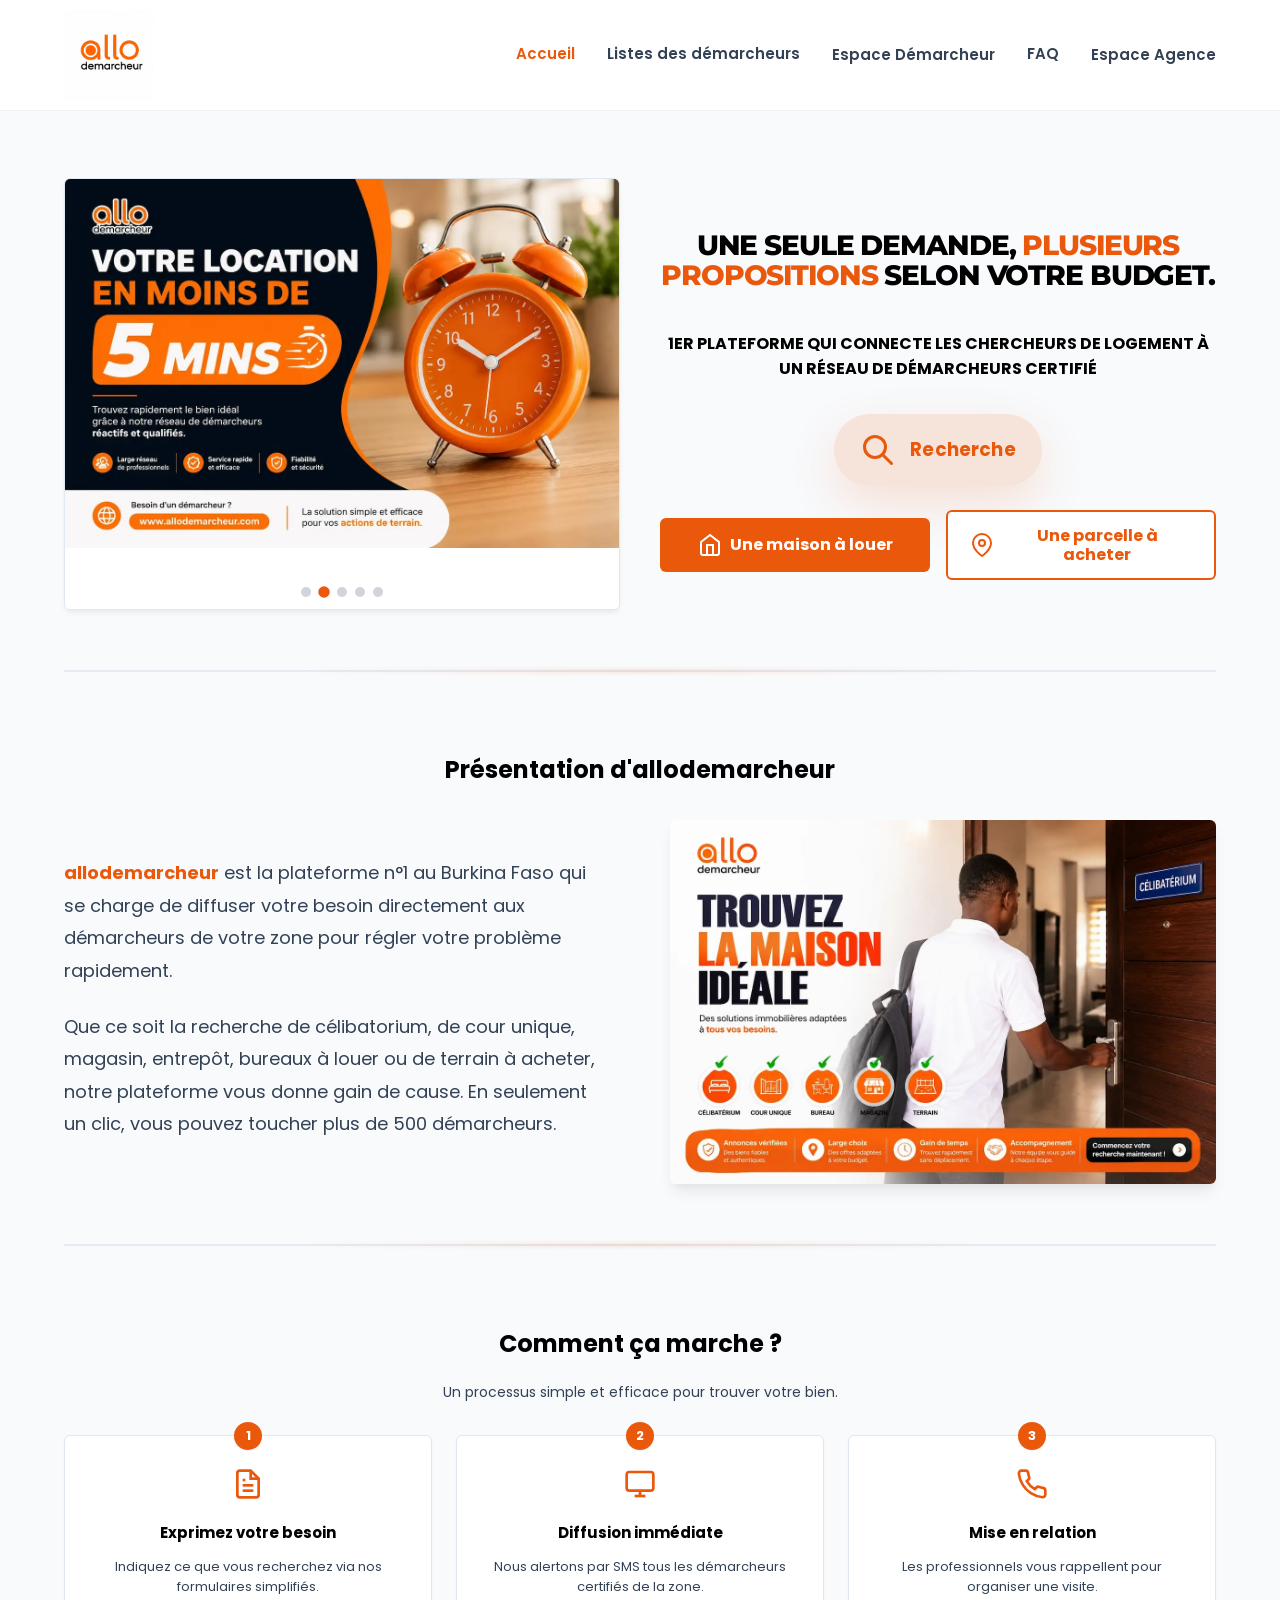
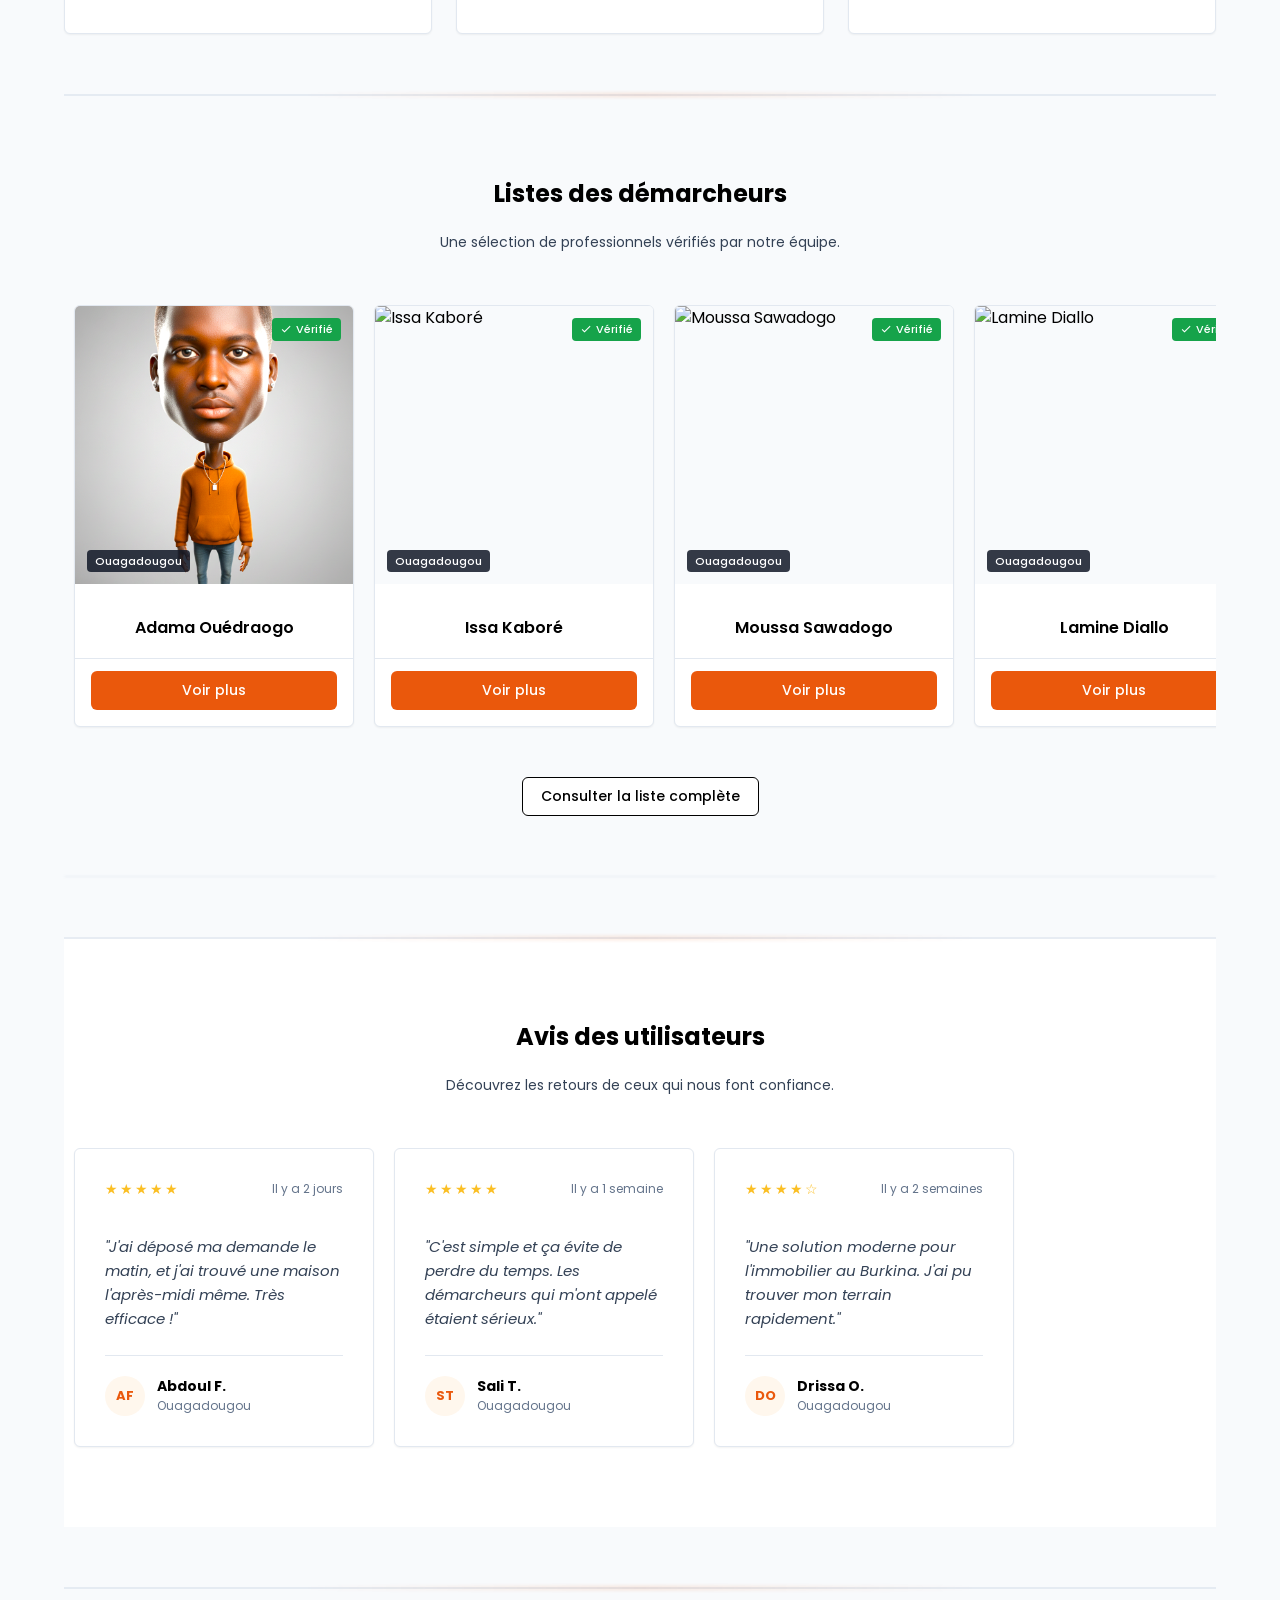
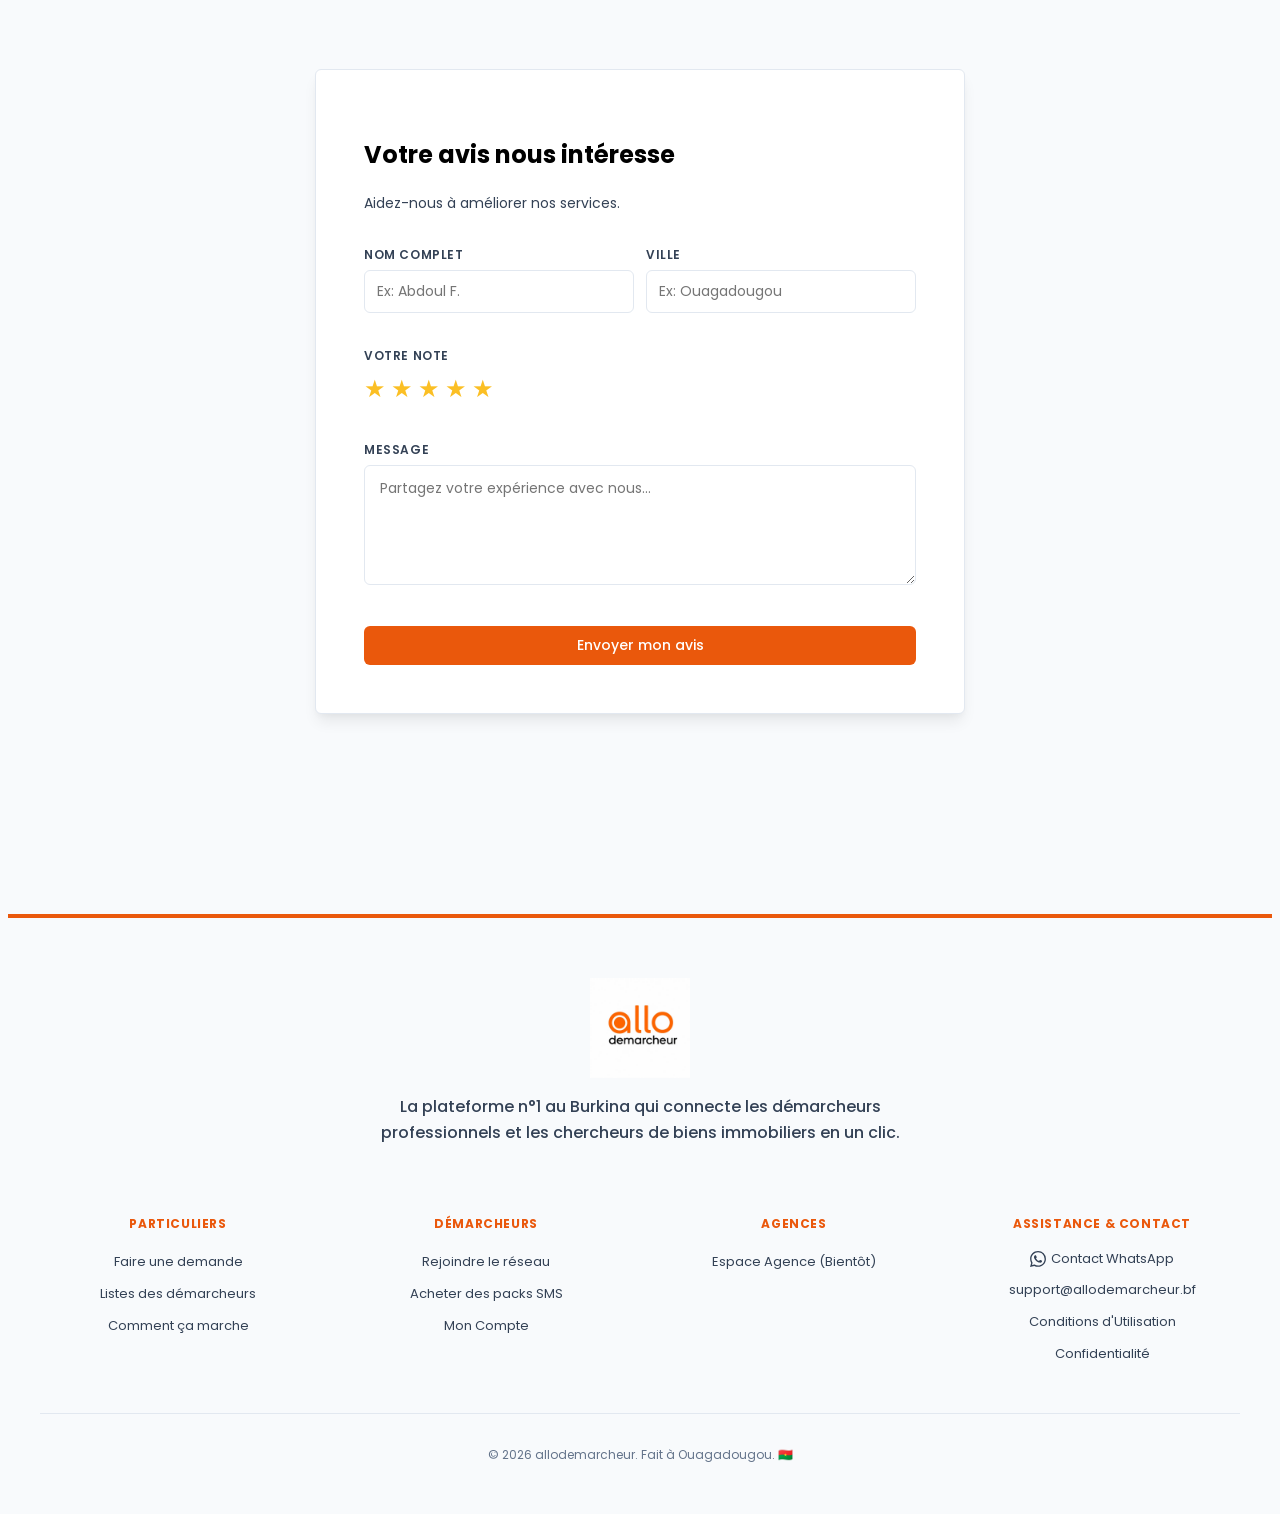
==== commit 61622f0c: "poerssss" ====
--- a/index.html
+++ b/index.html
@@ -114,14 +114,10 @@
                 <!-- Left (Bottom on Mobile): Text and Search Buttons -->
                 <div class="hero-text-content" style="width: 100%; display: flex; flex-direction: column; align-items: center; text-align: center;">
                     <h1 class="hero-title big-title">
-                        <span class="hero-title-line">Plus de <span style="color: var(--color-primary);">500 démarcheurs</span></span>
-                        <span class="hero-title-line">sont au courant de</span>
-                        <span class="hero-title-line">votre besoin de location</span>
-                        <span class="hero-title-line" style="color: var(--color-primary);">en un clic et</span>
-                        <span class="hero-title-line" style="color: var(--color-primary);">selon votre budget.</span>
+                        Une seule demande, <span style="color: var(--color-primary);">plusieurs propositions</span> selon votre budget.
                     </h1>
                     <p class="hero-paragraph highlight-paragraph" style="color: var(--color-text-main); font-weight: 700; text-transform: uppercase;">
-                        Une seule demande, plusieurs propositions selon votre budget.
+                        1er plateforme qui connecte les chercheurs de logement à un réseau de démarcheurs certifié
                     </p>
 
                     <div class="hero-search-panel">
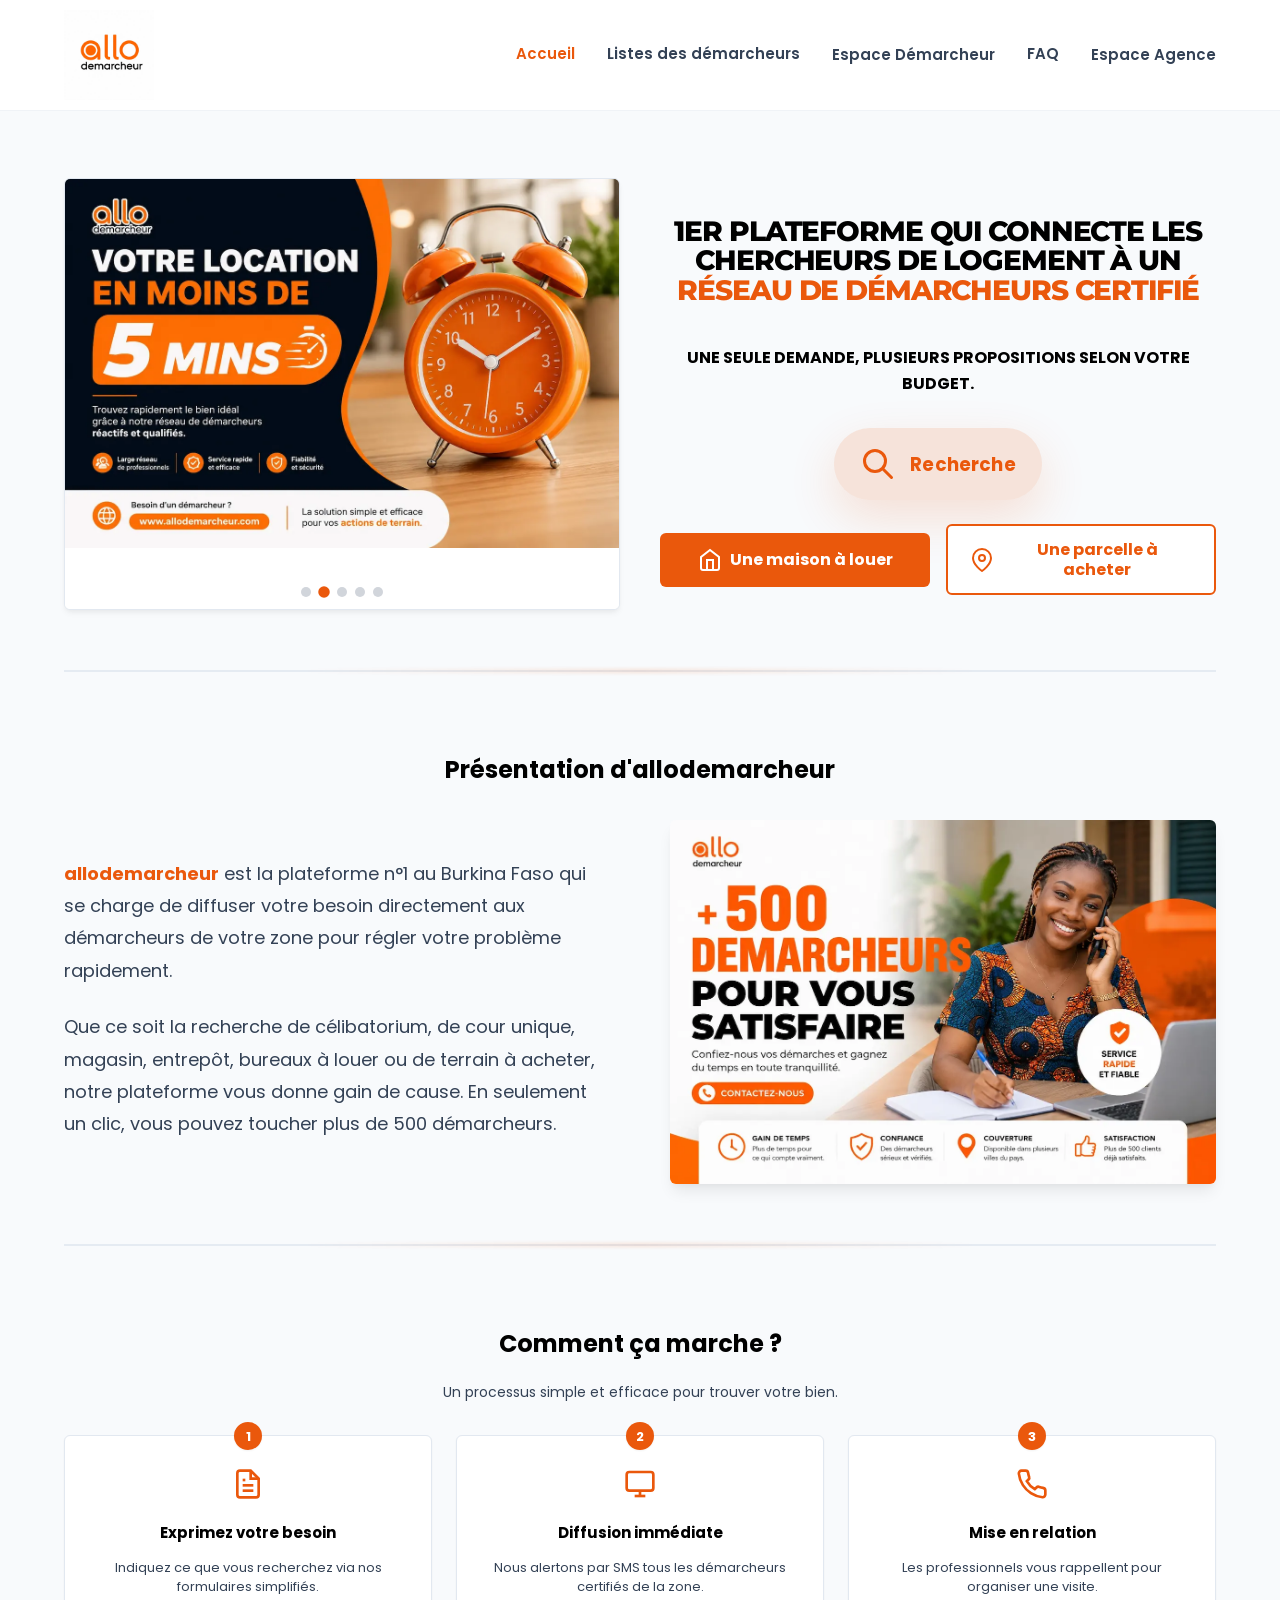
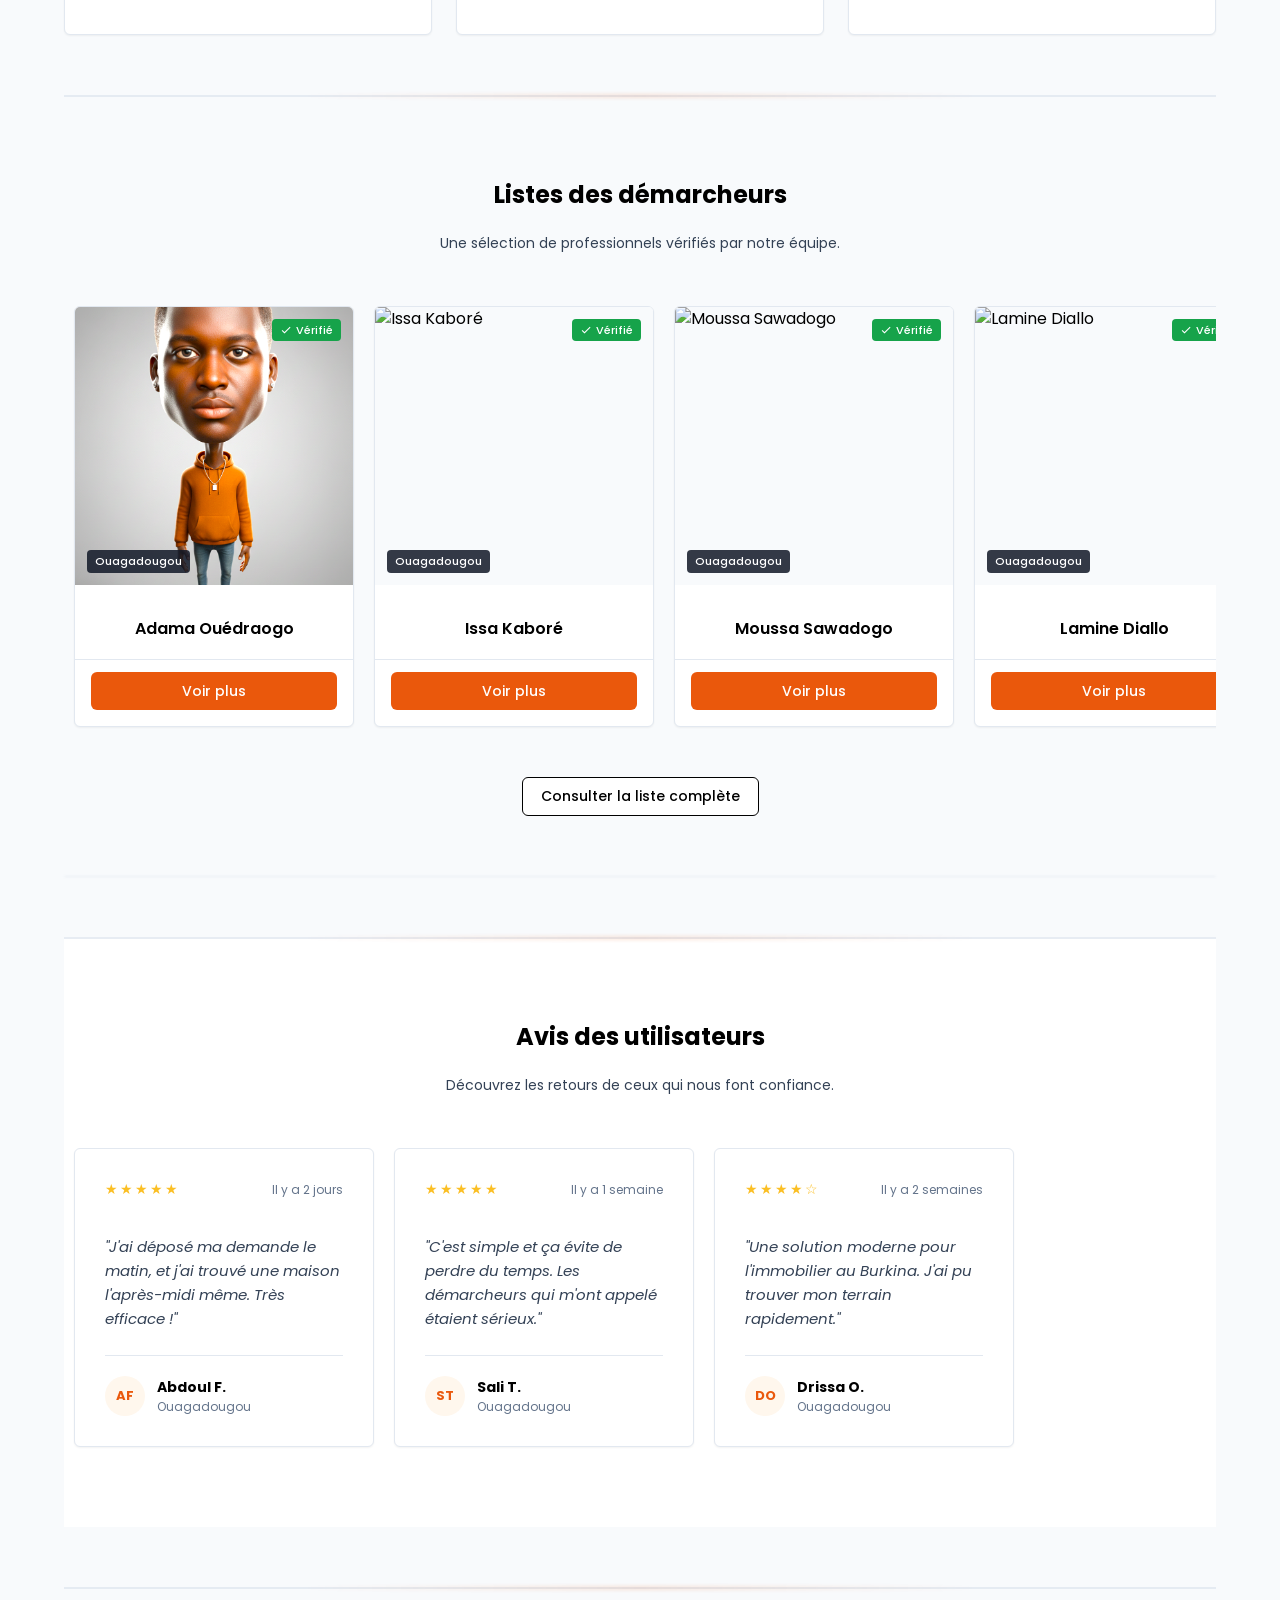
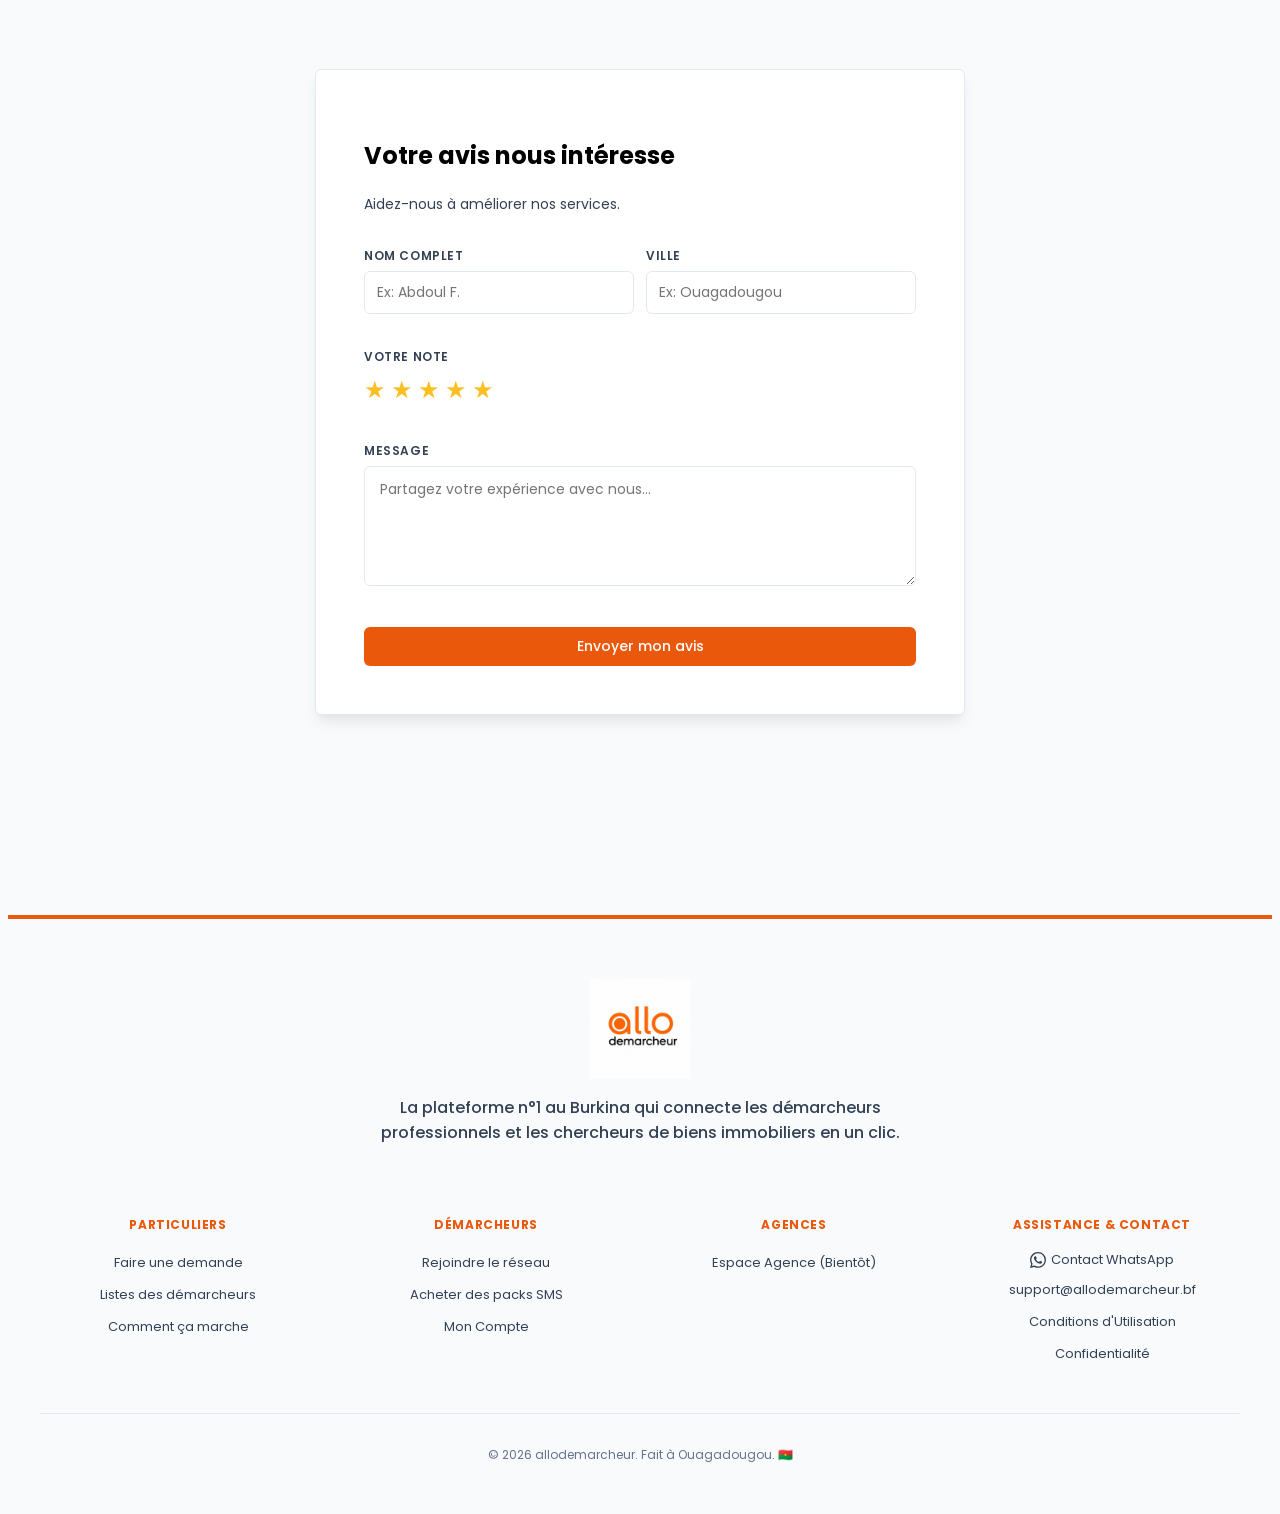
==== commit 3e43bf53: "poerssss1" ====
--- a/index.html
+++ b/index.html
@@ -114,10 +114,10 @@
                 <!-- Left (Bottom on Mobile): Text and Search Buttons -->
                 <div class="hero-text-content" style="width: 100%; display: flex; flex-direction: column; align-items: center; text-align: center;">
                     <h1 class="hero-title big-title">
-                        Une seule demande, <span style="color: var(--color-primary);">plusieurs propositions</span> selon votre budget.
+                        1er plateforme qui connecte les chercheurs de logement à un <span style="color: var(--color-primary);">réseau de démarcheurs certifié</span>
                     </h1>
                     <p class="hero-paragraph highlight-paragraph" style="color: var(--color-text-main); font-weight: 700; text-transform: uppercase;">
-                        1er plateforme qui connecte les chercheurs de logement à un réseau de démarcheurs certifié
+                        Une seule demande, plusieurs propositions selon votre budget.
                     </p>
 
                     <div class="hero-search-panel">
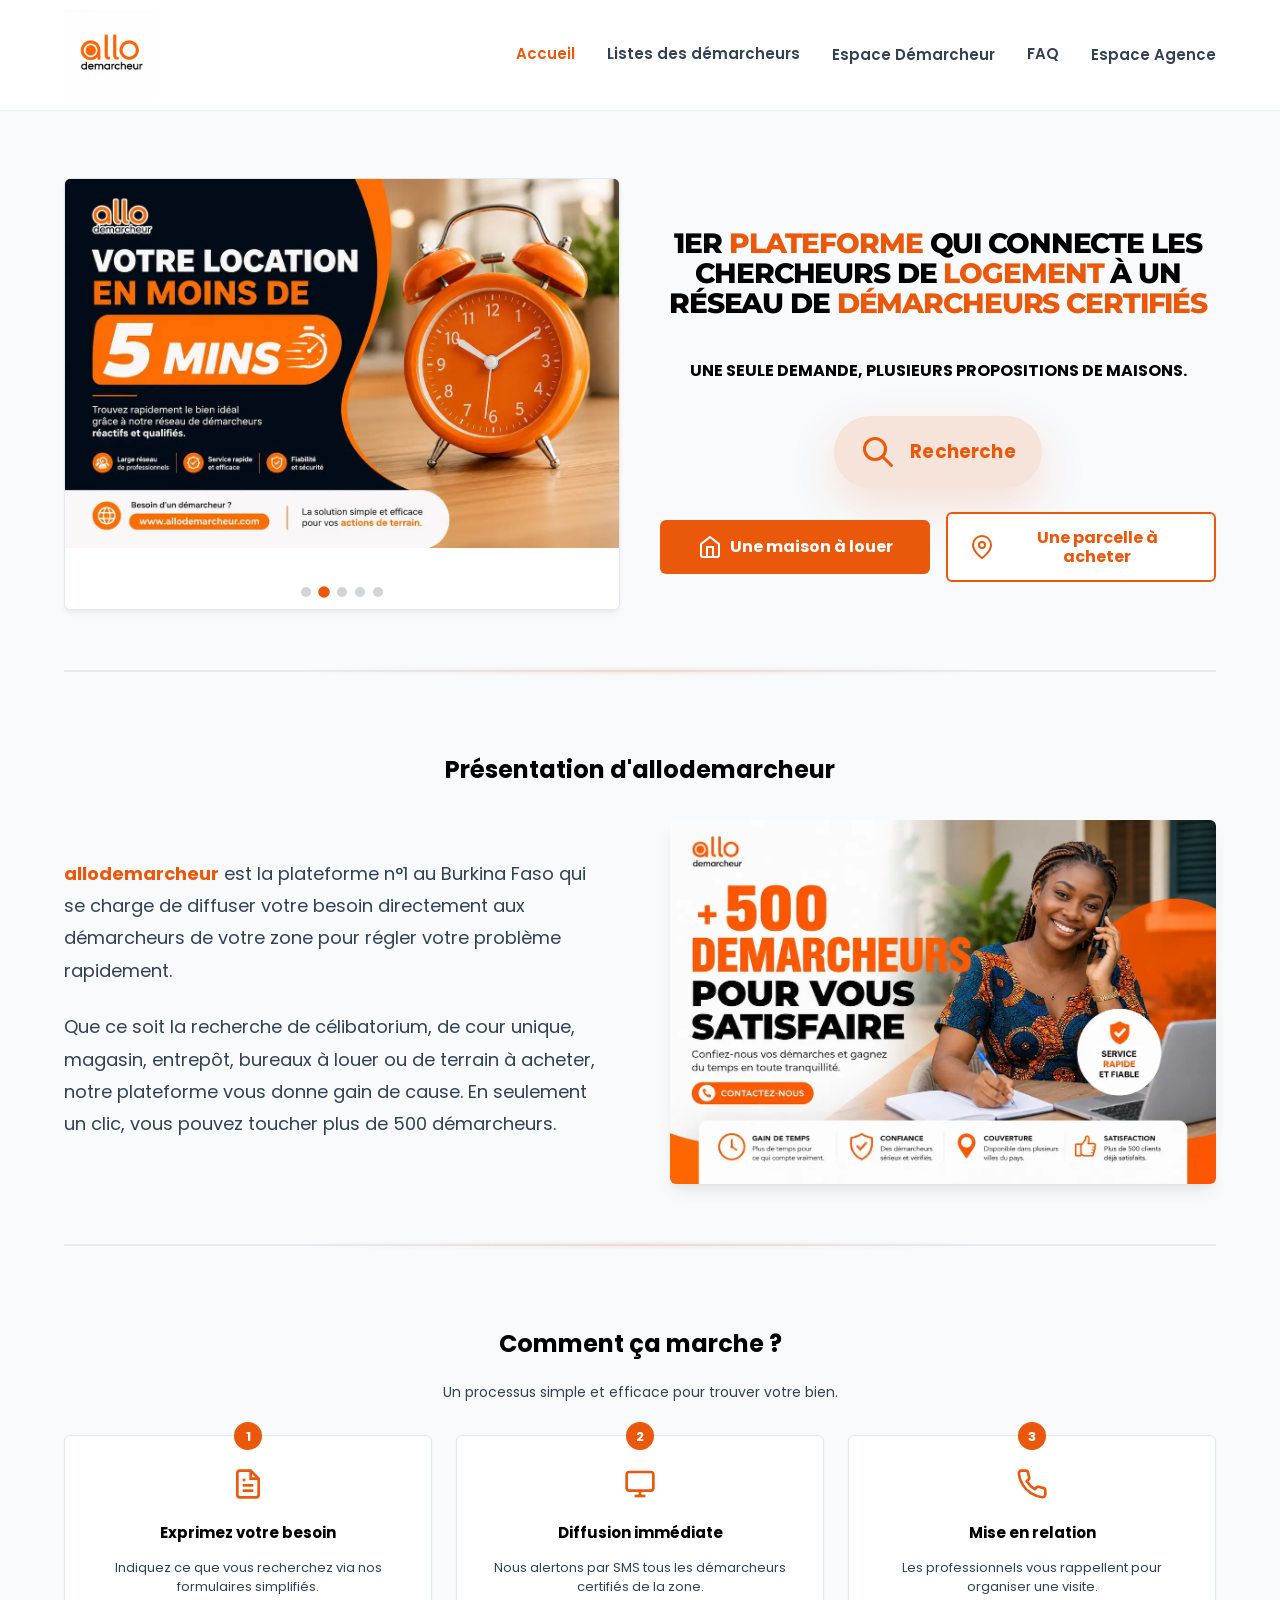
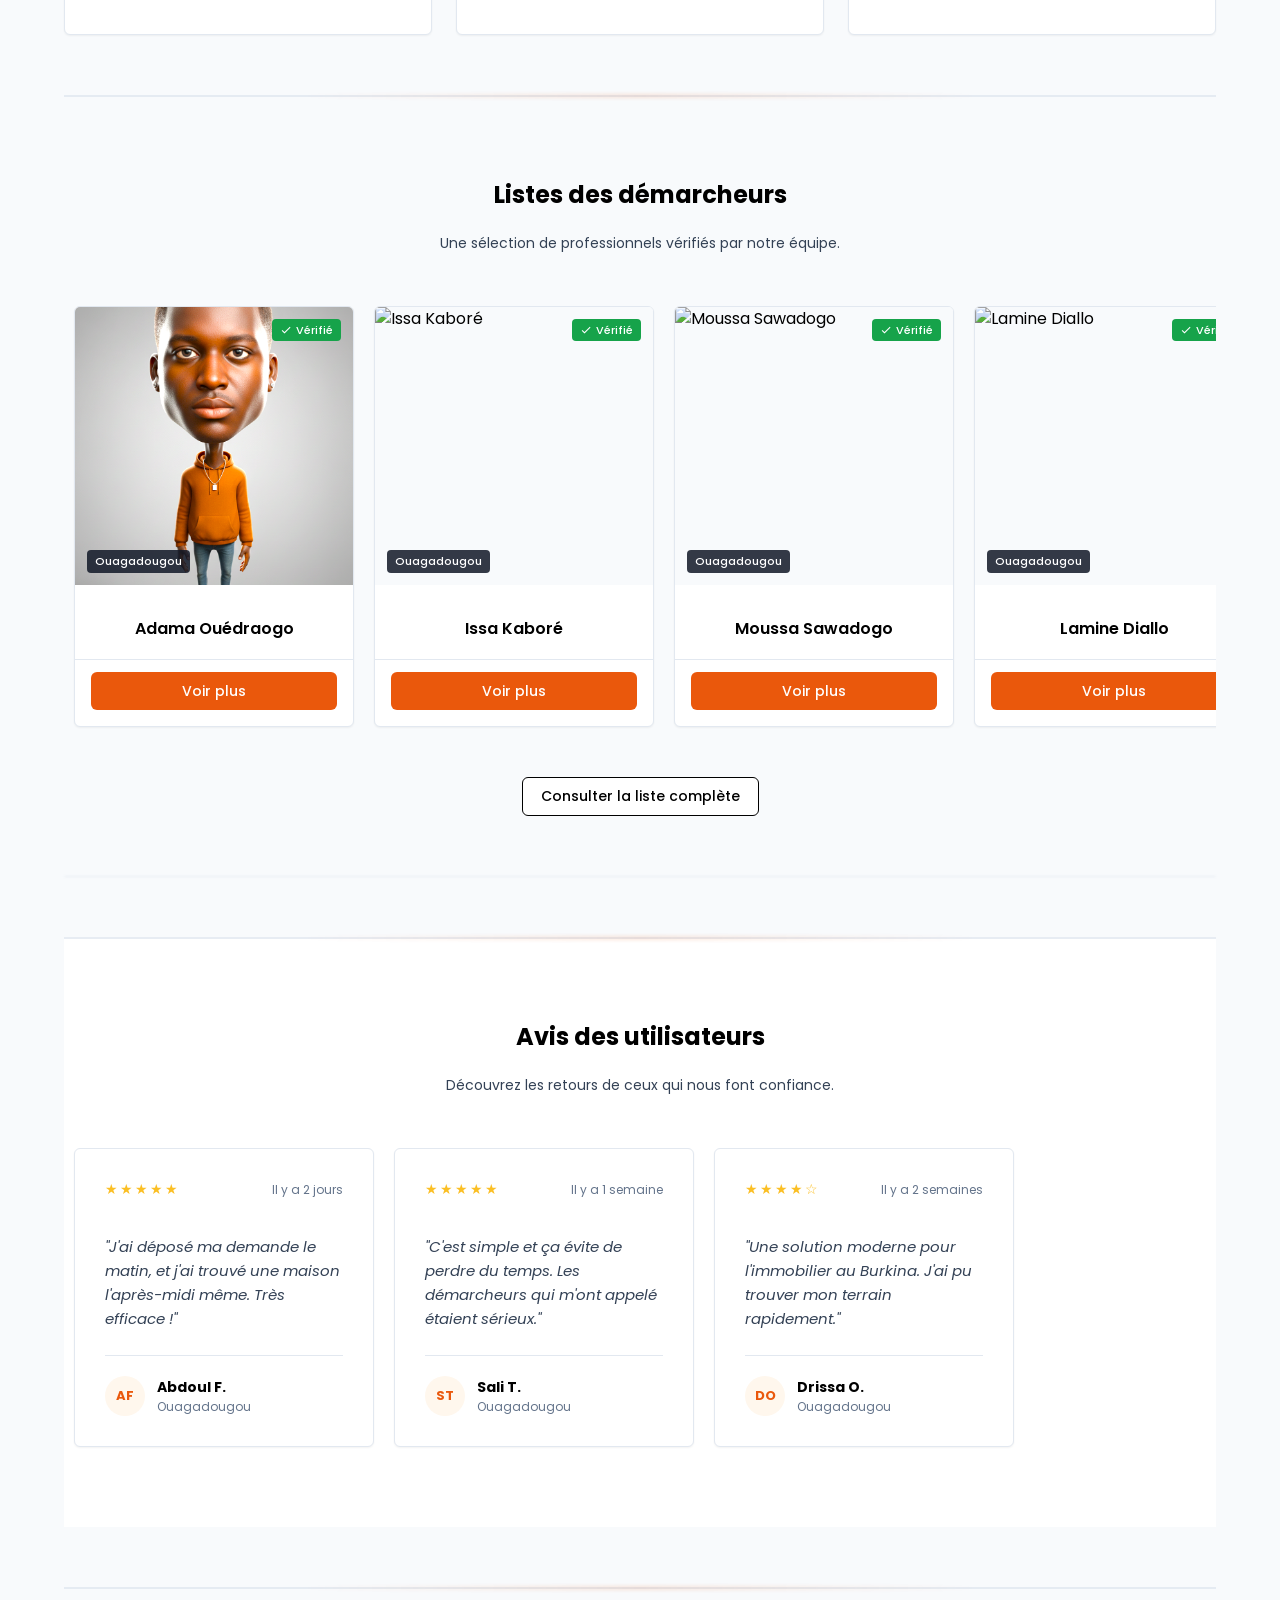
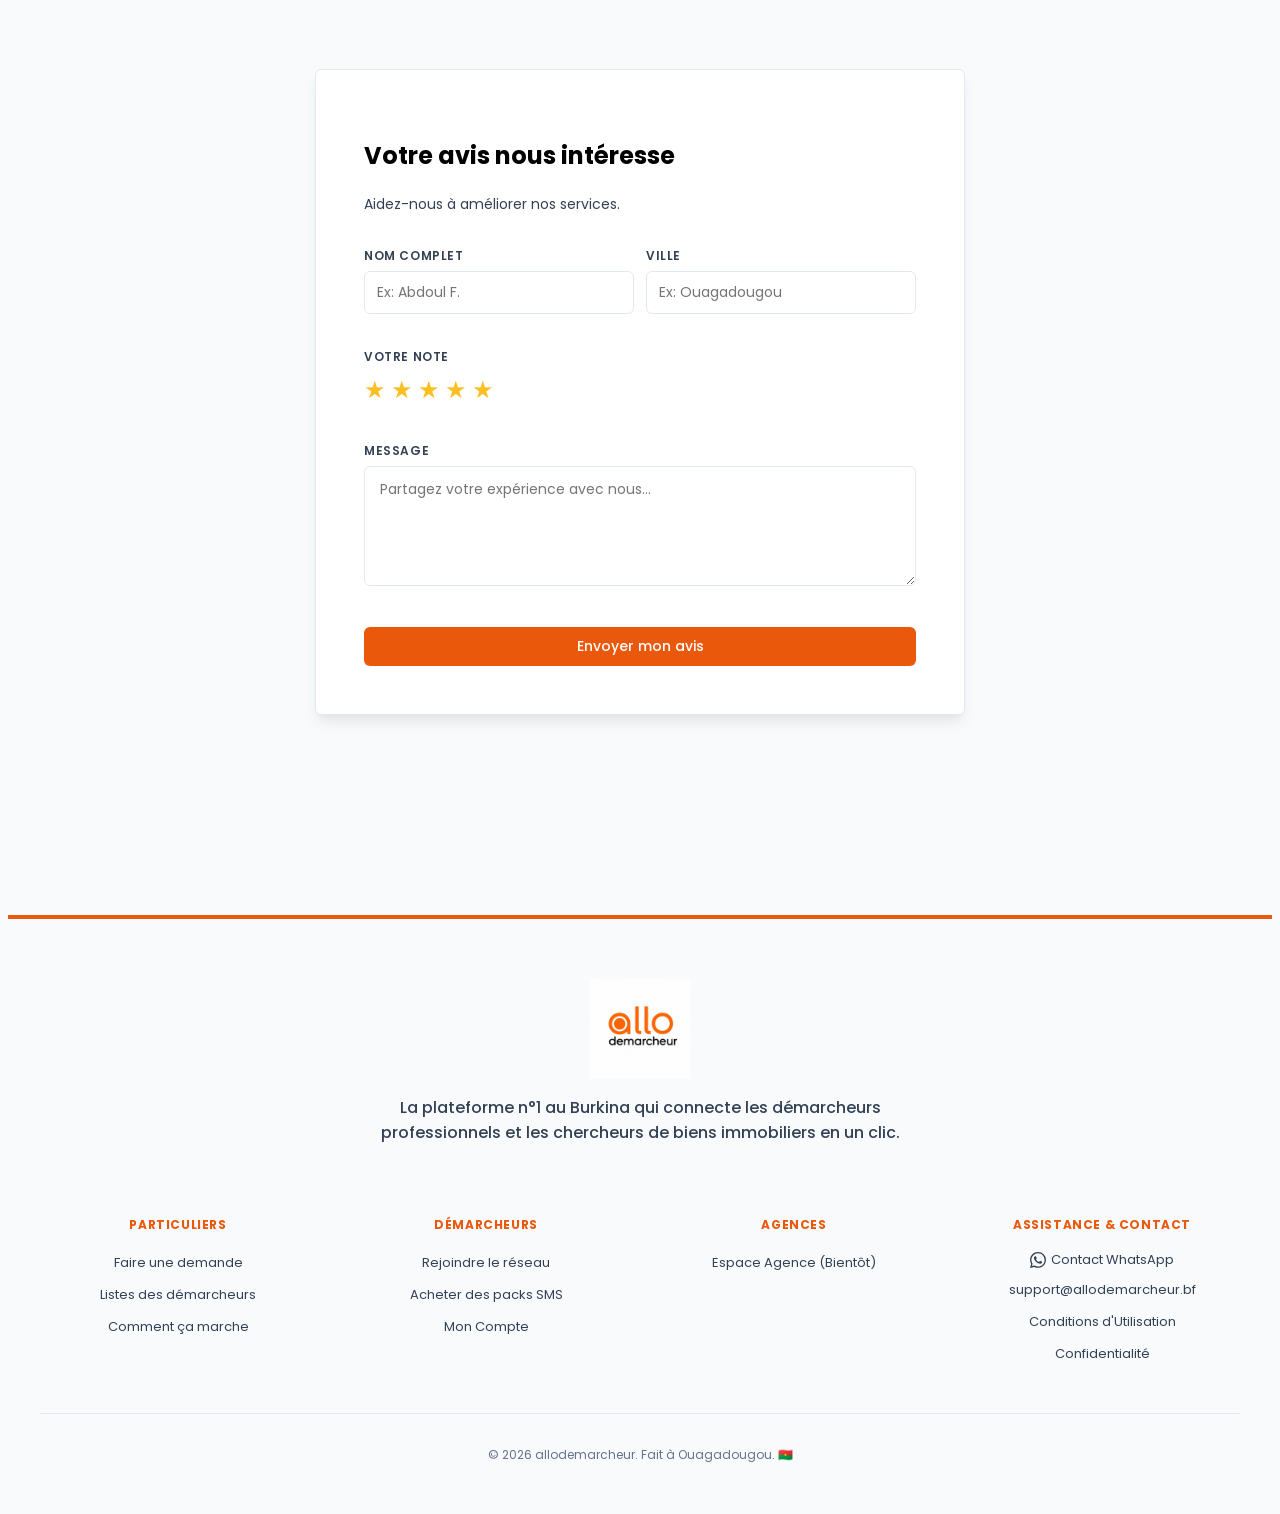
==== commit 1d98eba3: "3349" ====
--- a/index.html
+++ b/index.html
@@ -114,10 +114,10 @@
                 <!-- Left (Bottom on Mobile): Text and Search Buttons -->
                 <div class="hero-text-content" style="width: 100%; display: flex; flex-direction: column; align-items: center; text-align: center;">
                     <h1 class="hero-title big-title">
-                        1er plateforme qui connecte les chercheurs de logement à un <span style="color: var(--color-primary);">réseau de démarcheurs certifié</span>
+                        1er <span style="color: var(--color-primary);">plateforme</span> qui connecte les chercheurs de <span style="color: var(--color-primary);">logement</span> à un réseau de <span style="color: var(--color-primary);">démarcheurs certifiés</span>
                     </h1>
                     <p class="hero-paragraph highlight-paragraph" style="color: var(--color-text-main); font-weight: 700; text-transform: uppercase;">
-                        Une seule demande, plusieurs propositions selon votre budget.
+                        Une seule demande, plusieurs propositions de maisons.
                     </p>
 
                     <div class="hero-search-panel">
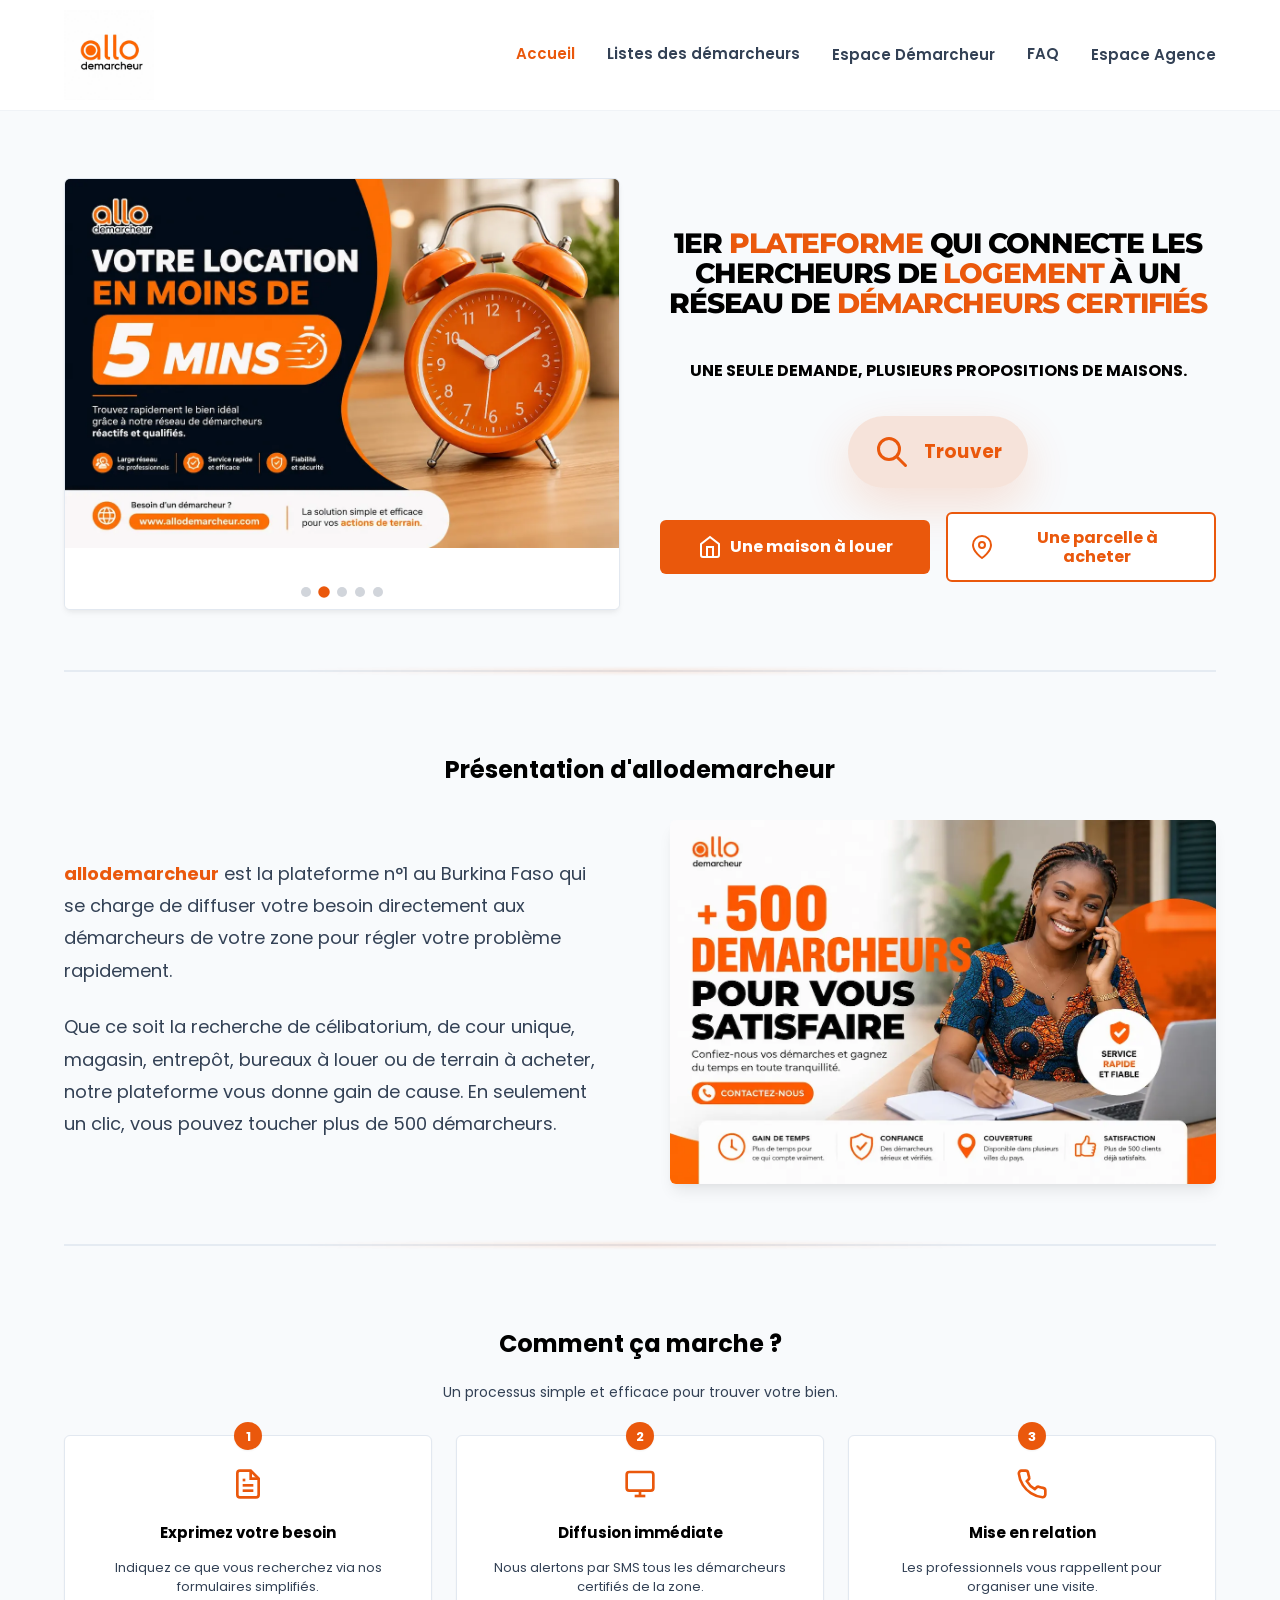
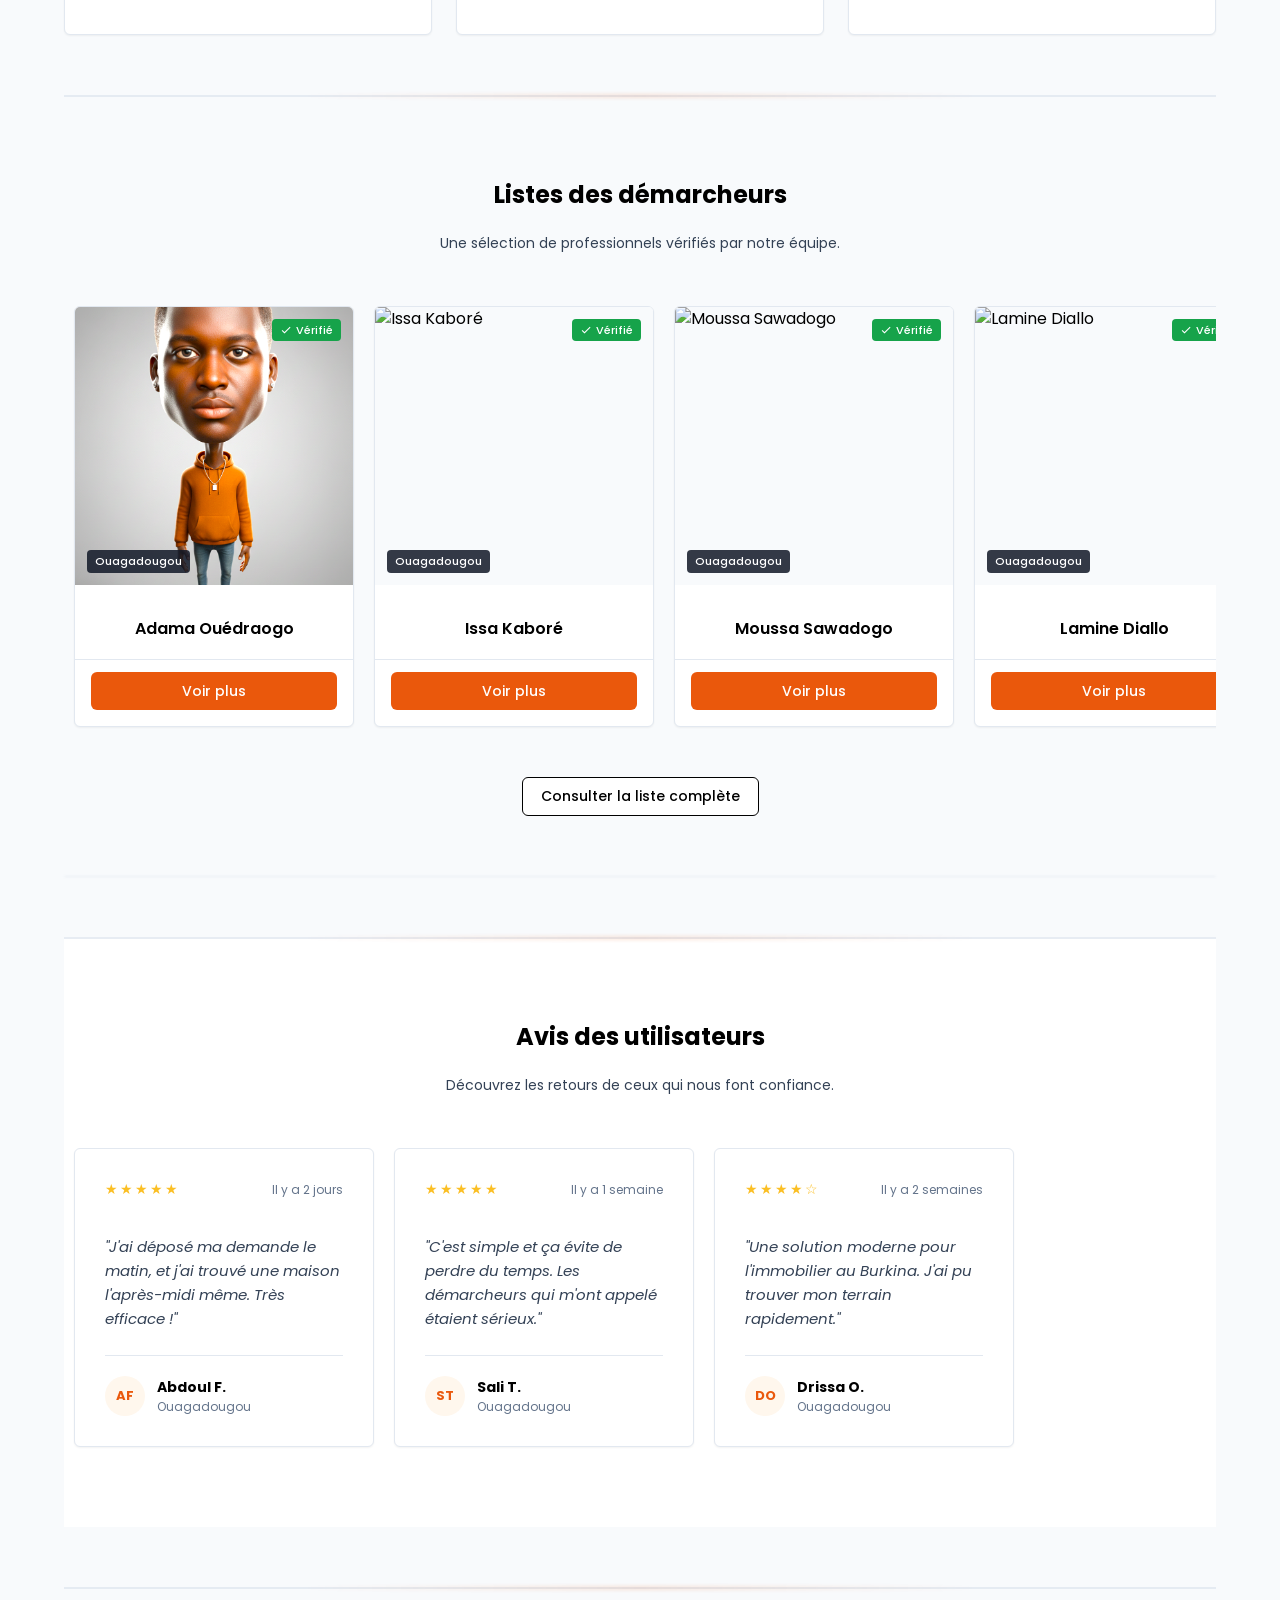
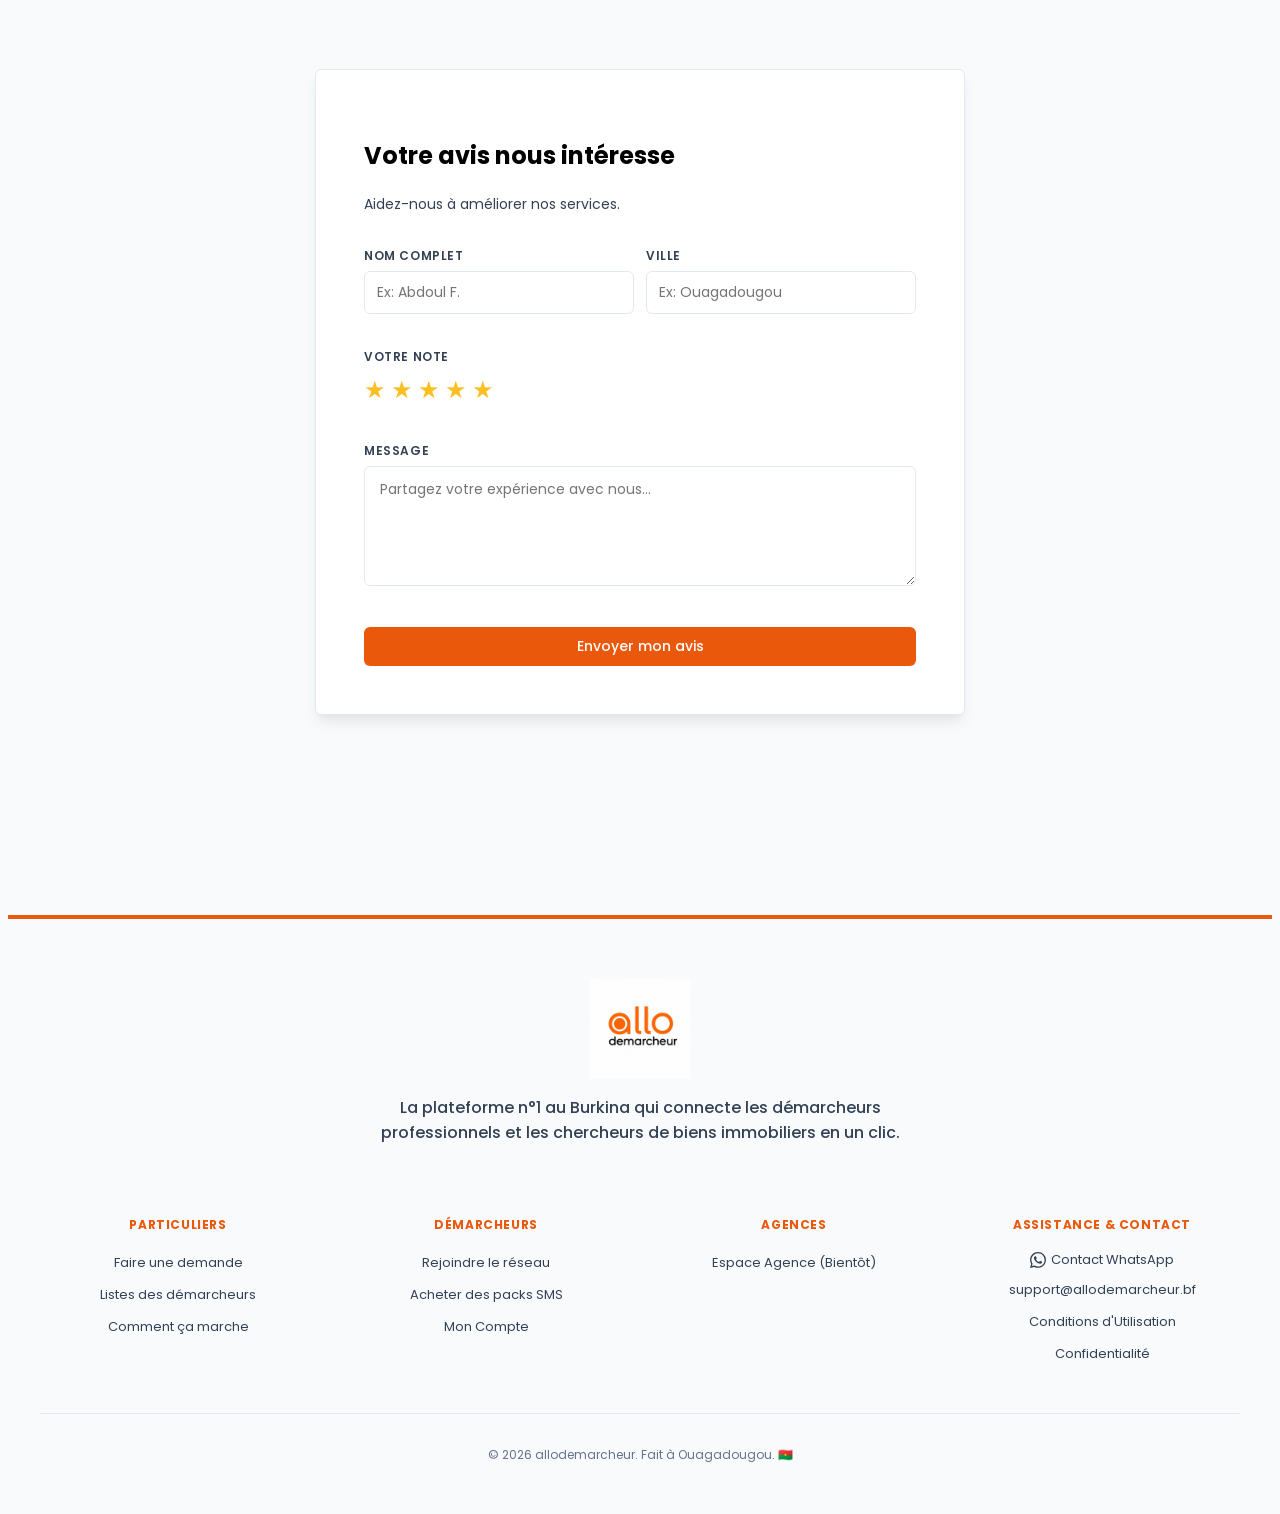
==== commit 5e2f7699: "3349l" ====
--- a/index.html
+++ b/index.html
@@ -126,7 +126,7 @@
                                 <circle cx="10" cy="10" r="7" stroke="currentColor" stroke-width="2" fill="none"></circle>
                                 <line x1="15.5" y1="15.5" x2="21" y2="21" stroke="currentColor" stroke-width="2" stroke-linecap="round"></line>
                             </svg>
-                            <span>Recherche</span>
+                            <span>Trouver</span>
                         </div>
                     </div>
 
@@ -417,13 +417,13 @@
     <div class="modal-overlay" id="rent-modal">
         <div class="modal-box">
             <div class="modal-header">
-                <h3 class="modal-title">Trouver une maison (Location)</h3>
+                <h3 class="modal-title">Trouver une maison à louer</h3>
                 <button class="modal-close-btn" id="close-rent-modal">
                     <svg viewBox="0 0 24 24" fill="none" stroke="currentColor" stroke-width="2"><line x1="18" y1="6" x2="6" y2="18"></line><line x1="6" y1="6" x2="18" y2="18"></line></svg>
                 </button>
             </div>
             <div class="modal-body">
-                <p class="modal-info-text">Diffusez votre besoin de location aux démarcheurs.</p>
+                <p class="modal-info-text">Signalez votre besoin de location aux démarcheurs.</p>
                 <form id="rent-request-form">
                     <div class="form-group">
                         <label class="form-label">Ville</label>
@@ -482,13 +482,13 @@
     <div class="modal-overlay" id="buy-modal">
         <div class="modal-box">
             <div class="modal-header">
-                <h3 class="modal-title">Trouver un terrain (Achat)</h3>
+                <h3 class="modal-title">Trouver un terrain à  acheter</h3>
                 <button class="modal-close-btn" id="close-buy-modal">
                     <svg viewBox="0 0 24 24" fill="none" stroke="currentColor" stroke-width="2"><line x1="18" y1="6" x2="6" y2="18"></line><line x1="6" y1="6" x2="18" y2="18"></line></svg>
                 </button>
             </div>
             <div class="modal-body">
-                <p class="modal-info-text">Diffusez votre besoin d'achat aux démarcheurs.</p>
+                <p class="modal-info-text">Signalez votre besoin d'achat aux démarcheurs.</p>
                 <form id="buy-request-form">
                     <div class="form-group">
                         <label class="form-label">Ville</label>
